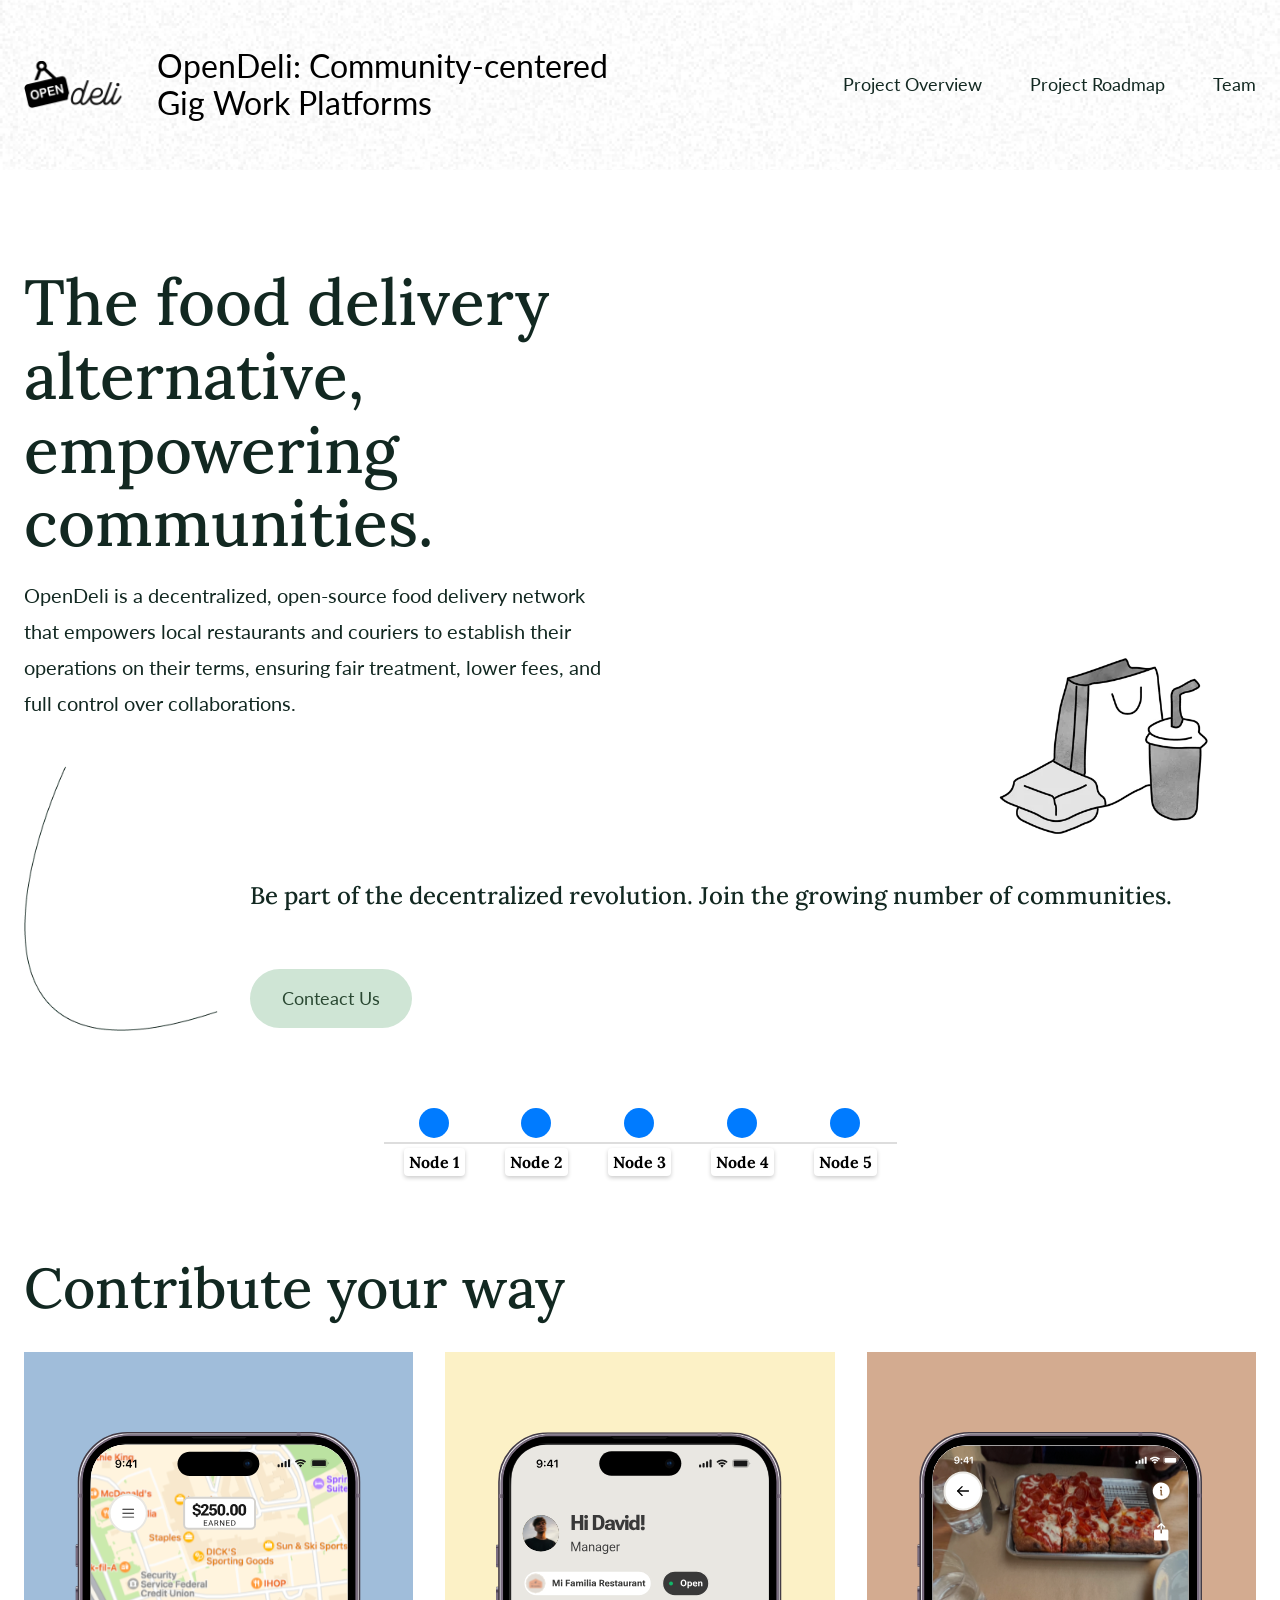
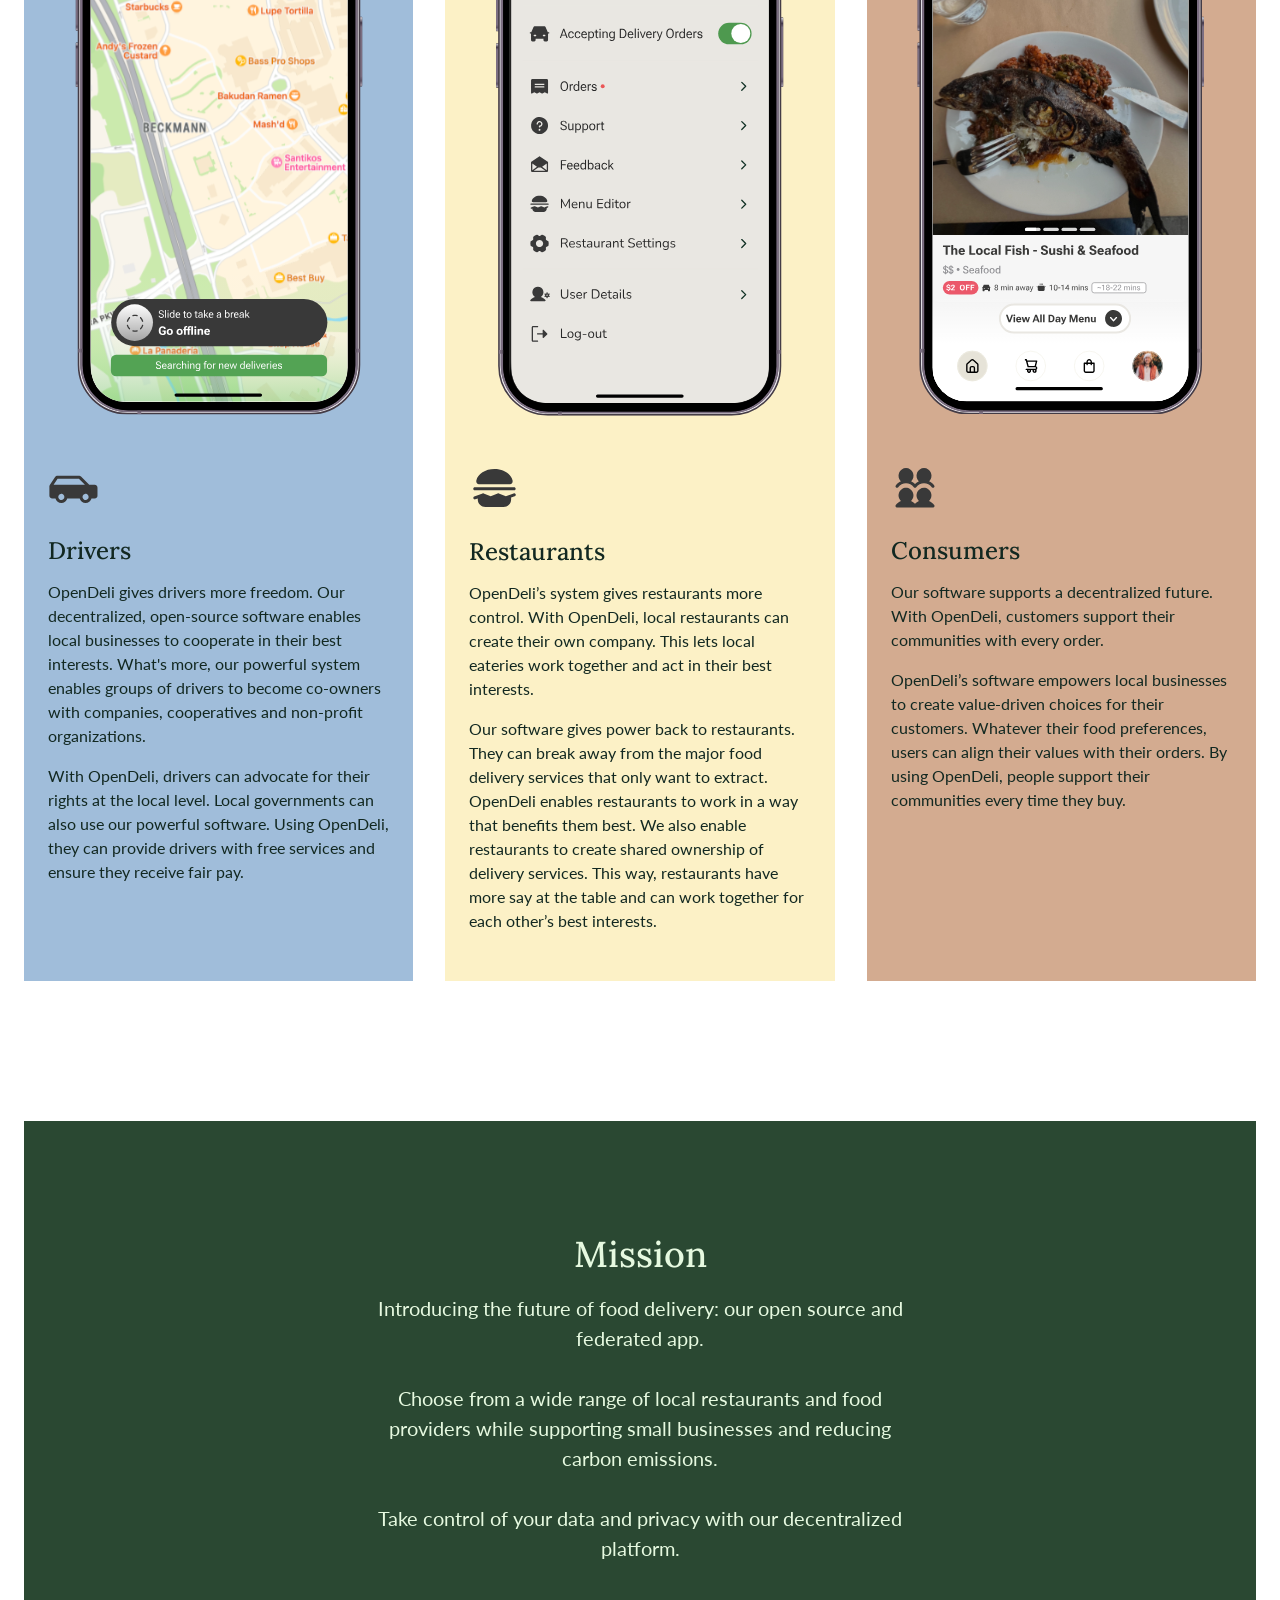
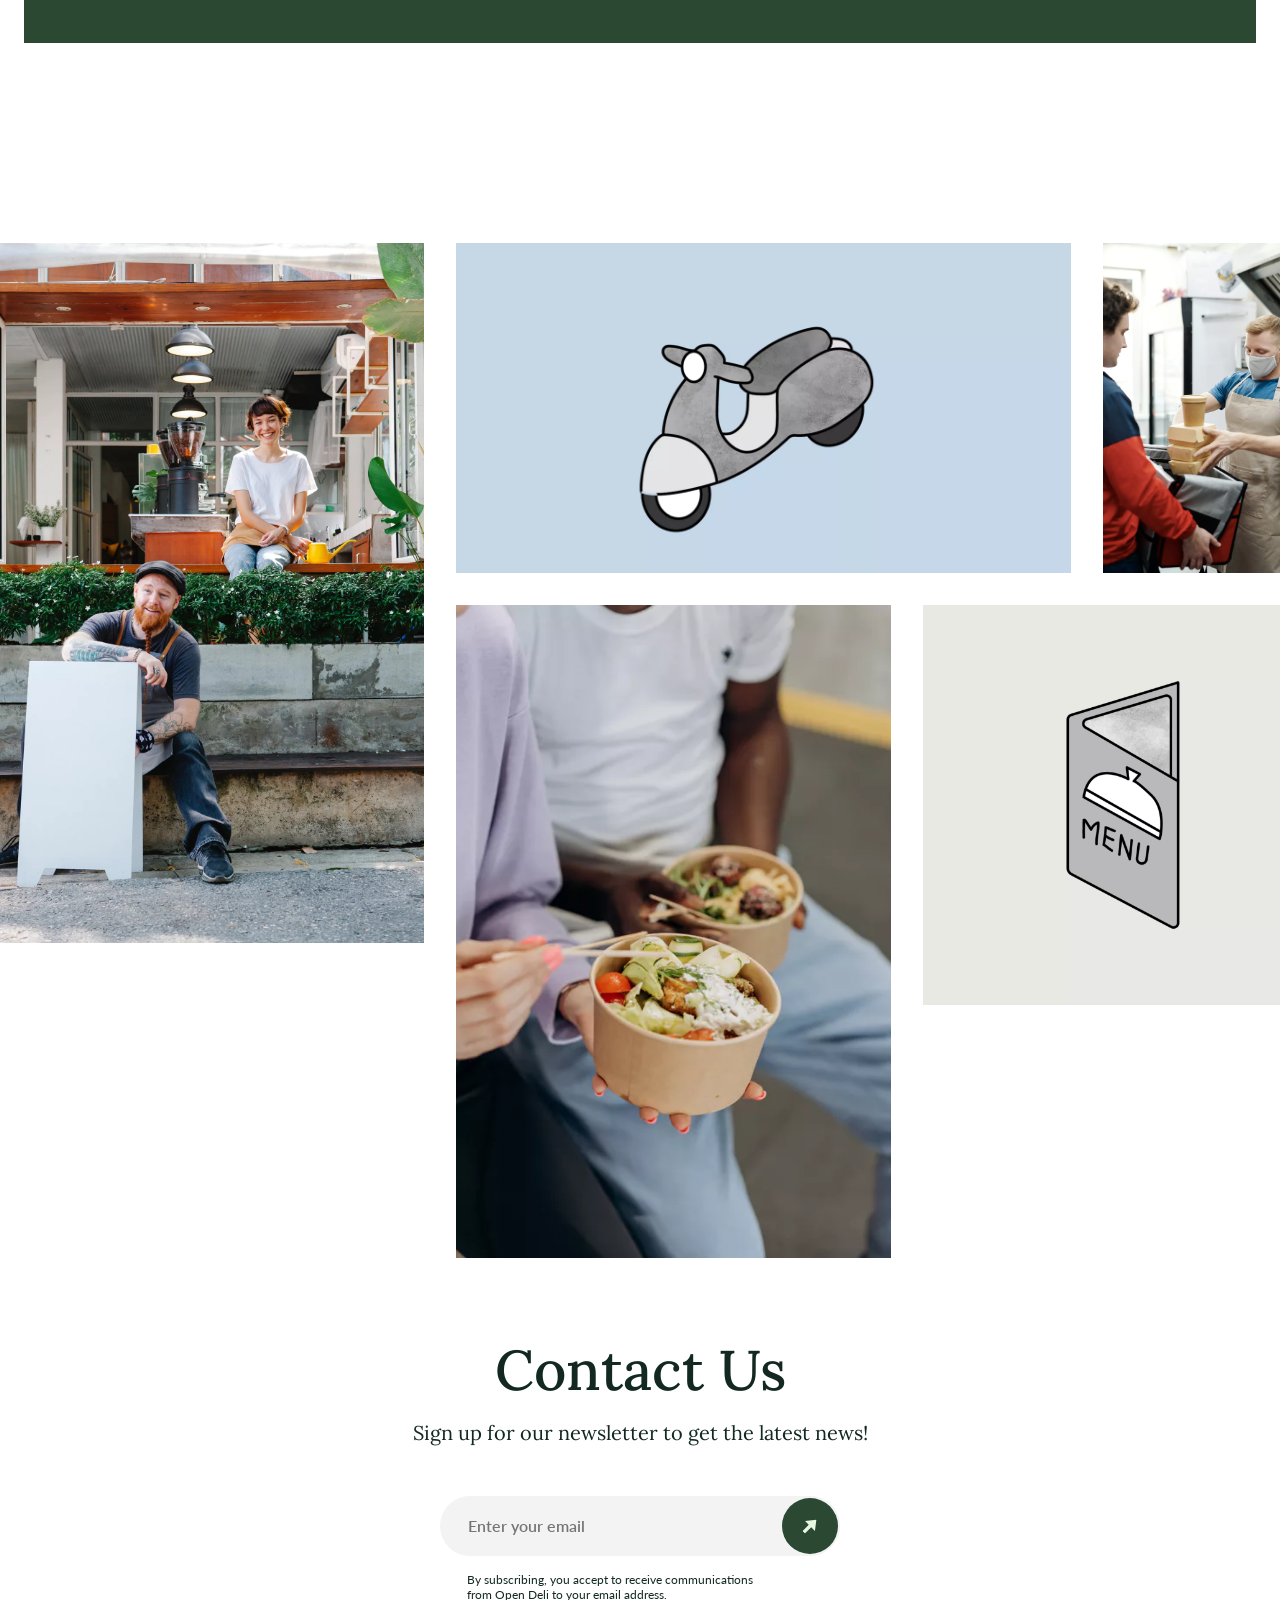
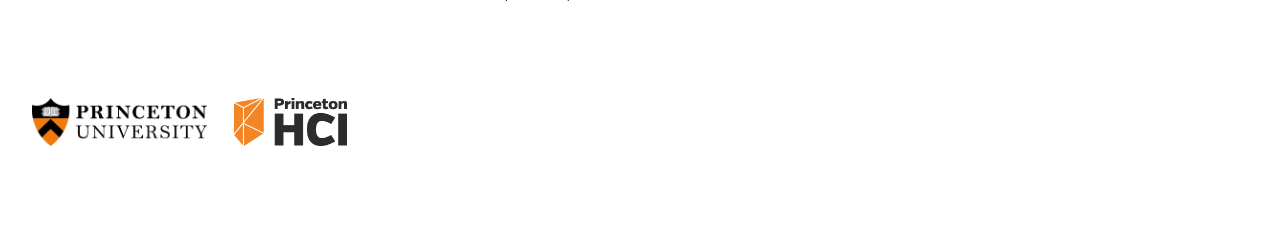
==== index.html @ 4fade474 "adding opendeli main page" ====
<!DOCTYPE html>
<html lang="en">

<head>
  <title>Open Deli</title>
  <meta name="description" content="The food delivery alternative, empowering communities." />
  <meta property="og:title" content="Open Deli" />
  <meta property="og:description" content="The food delivery alternative, empowering communities." />
  <meta name="viewport" content="width=device-width, initial-scale=1.0" />
  <meta charset="utf-8" />
  <meta property="twitter:card" content="summary_large_image" />

  <style data-tag="reset-style-sheet">
    html {
      line-height: 1.15;
    }

    body {
      margin: 0;
    }

    * {
      box-sizing: border-box;
      border-width: 0;
      border-style: solid;
    }

    p,
    li,
    ul,
    pre,
    div,
    h1,
    h2,
    h3,
    h4,
    h5,
    h6,
    figure,
    blockquote,
    figcaption {
      margin: 0;
      padding: 0;
    }

    button {
      background-color: transparent;
    }

    button,
    input,
    optgroup,
    select,
    textarea {
      font-family: inherit;
      font-size: 100%;
      line-height: 1.15;
      margin: 0;
    }

    button,
    select {
      text-transform: none;
    }

    button,
    [type="button"],
    [type="reset"],
    [type="submit"] {
      -webkit-appearance: button;
    }

    button::-moz-focus-inner,
    [type="button"]::-moz-focus-inner,
    [type="reset"]::-moz-focus-inner,
    [type="submit"]::-moz-focus-inner {
      border-style: none;
      padding: 0;
    }

    button:-moz-focus,
    [type="button"]:-moz-focus,
    [type="reset"]:-moz-focus,
    [type="submit"]:-moz-focus {
      outline: 1px dotted ButtonText;
    }

    a {
      color: inherit;
      text-decoration: inherit;
    }

    input {
      padding: 2px 4px;
    }

    img {
      display: block;
    }

    html {
      scroll-behavior: smooth
    }
  </style>
  <style data-tag="default-style-sheet">
    html {
      font-family: Lora;
      font-size: 16px;
    }

    body {
      font-weight: 400;
      font-style: normal;
      text-decoration: none;
      text-transform: none;
      letter-spacing: normal;
      line-height: 1.15;
      color: var(--dl-color-paperblack-black);
      background-color: var(--dl-color-paperblack-white);

    }
  </style>
  <link rel="shortcut icon" href="public/playground_assets/size=favicon.png" type="icon/png" sizes="32x32" />
  <link rel="stylesheet"
    href="https://fonts.googleapis.com/css2?family=Lora:ital,wght@0,400;0,500;0,600;0,700;1,400;1,500;1,600;1,700&amp;display=swap"
    data-tag="font" />
  <link rel="stylesheet"
    href="https://fonts.googleapis.com/css2?family=Lato:ital,wght@0,100;0,300;0,400;0,700;0,900;1,100;1,300;1,400;1,700;1,900&amp;display=swap"
    data-tag="font" />
  <link rel="stylesheet" href="https://fonts.googleapis.com/css2?family=Roboto+Flex:wght@400&amp;display=swap"
    data-tag="font" />
  <link rel="stylesheet" href="./style.css" />
</head>

<body>
  <div>
    <link href="./home.css" rel="stylesheet" />
    <script type="text/javascript" src="https://unpkg.com/dangerous-html@0.1.12/dist/default/lib.umd.js"></script>

    <div class="home-container">
      <div class="home-navbar">
        <header data-thq="thq-navbar" class="home-navbar-interactive">
          <div class="home-desktop-branding">
            <img alt="image" src="public/playground_assets/open-deli-200h.png" class="home-image" />
            <span class="home-text-open-deli">OpenDeli: Community-centered Gig Work Platforms</span>
          </div>
          <div class="home-mobile-branding">
            <img alt="image" src="public/playground_assets/open-deli-200h.png" class="home-image" />
            <span class="home-text-open-deli-mobile">OpenDeli: Community-centered Gig Work Platforms</span>
          </div>
          <div data-thq="thq-navbar-nav" data-role="Nav" class="home-desktop-menu">
            <!-- <nav class="home-links">
              <a href="#Restaurant" class="home-link button">
                <span>For Restaurants</span>
              </a>
              <a href="#Driver" class="home-link1 button">
                <span>
                  <span>For Couriers</span>
                  <br />
                </span>
              </a>
              <a href="#Customers" class="home-link2 button">
                <span>
                  <span>For Consumers</span>
                  <br />
                </span>
              </a>
              <button class="home-button button">Menu</button>
            </nav> -->
            <nav class="home-links">
              <a href="#Overview" class="home-link button">
                <span>Project Overview</span>
              </a>
              <a href="#Roadmap" class="home-link1 button">
                <span>
                  <span>Project Roadmap</span>
                  <br />
                </span>
              </a>
              <a href="#Team" class="home-link2 button">
                <span>
                  <span>Team</span>
                  <br />
                </span>
              </a>
              <button class="home-button button">Menu</button>
            </nav>
          </div>
          <div data-thq="thq-burger-menu" class="home-burger-menu">
            <img alt="image" src="public/playground_assets/group%202084%5B1%5D.svg" class="home-hamburger" />
          </div>
          <div data-thq="thq-mobile-menu" class="home-mobile-menu">
            <div class="home-top">
              <div class="home-branding1">
                <img alt="image" src="public/playground_assets/open-deli-200h.png" class="home-image01" />
                <svg viewBox="0 0 1024 1024" class="home-icon">
                  <path d="M128 128h768v768h-768z"></path>
                </svg>
                <span class="home-text07">Remarkable</span>
              </div>
              <div data-thq="thq-close-menu" class="home-menu-close">
                <svg viewBox="0 0 1024 1024" class="home-icon2">
                  <path
                    d="M810 274l-238 238 238 238-60 60-238-238-238 238-60-60 238-238-238-238 60-60 238 238 238-238z">
                  </path>
                </svg>
              </div>
            </div>
            <nav class="home-links1">
              <a href="#Overview" class="home-link3 button">
                <span>Project Overview</span>
              </a>
              <a href="#Roadmap" class="home-link4 button">
                <span>Project Roadmap</span>
              </a>
              <a href="#Team" class="home-link5 button">Team</a>
            </nav>
          </div>
        </header>
      </div>
      <header class="home-hero">
        <div class="home-content">
          <h1 class="home-title">
            The food delivery alternative, empowering communities.
          </h1>
          <span class="home-description">

            OpenDeli is a decentralized, open-source food delivery network that empowers local restaurants and couriers
            to establish their operations on their terms, ensuring fair treatment, lower fees, and full control over
            collaborations.
          </span>
          <img alt="image" src="public/playground_assets/line-300w.png" class="home-image02" />
        </div>
        <div class="home-image03">
          <video src="public/playground_assets/open-deli-consumer.mp4" loop="" muted="" preload="auto" autoplay=""
            playsinline="" class="home-video"></video>
          <img alt="image" src="https://play.teleporthq.io/static/svg/placeholders/no-image.svg" class="home-image04" />
          <img alt="image" src="public/playground_assets/food%20delivery_takeout-500h.png" class="home-image05" />
        </div>
      </header>
      <section class="home-mission">
        <h2 class="home-text10">
          <span>
            Be part of the decentralized revolution. Join the growing number
            of communities.
          </span>
          <br />
        </h2>
        <a href="#contactus" class="home-link6 button">
          <span class="home-text13">Conteact Us</span>
        </a>
      </section>
      <section class="home-improve">
        <!-- <div class="home-heading">
          <h2 class="home-text14">
            <span>More choice. More flexibility. More freedom.</span>
            <br />
          </h2>
          <p class="home-text17">
            <span>
              Our system provides a fair and open alternative that’s
              federated. Local businesses can break away from unfair
              treatment, excessive fees and have complete control over who
              they work with. With OpenDeli, local businesses set up shop on
              their terms in their best interests.
            </span>
            <br />
          </p>
        </div> -->
        <div class="timeline">
          <div class="timeline-item">
            <div class="circle"></div>
            <a href="https://example.com/link1" target="_blank">Node 1</a>
          </div>
          <div class="timeline-item">
            <div class="circle"></div>
            <a href="https://example.com/link2" target="_blank">Node 2</a>
          </div>
          <div class="timeline-item">
            <div class="circle"></div>
            <a href="https://example.com/link3" target="_blank">Node 3</a>
          </div>
          <div class="timeline-item">
            <div class="circle"></div>
            <a href="https://example.com/link4" target="_blank">Node 4</a>
          </div>
          <div class="timeline-item">
            <div class="circle"></div>
            <a href="https://example.com/link5" target="_blank">Node 5</a>
          </div>
        </div>

      </section>
      <section class="home-services">
        <h2 class="home-text20">Contribute your way</h2>
        <div class="home-cards">
          <div class="home-row">
            <div id="Driver" class="home-container01">
              <div class="card-card card card-root-class-name">
                <img alt="image" src="public/playground_assets/courier.svg" class="card-image" />
                <div class="card-header">
                  <img alt="image" src="public/playground_assets/carprofile.svg" class="card-icon" />
                  <h3 class="card-heading"><span>Drivers</span></h3>
                </div>
                <p class="card-text">
                  <span>
                    OpenDeli gives drivers more freedom. Our decentralized,
                    open-source software enables local businesses to cooperate
                    in their best interests. What's more, our powerful system
                    enables groups of drivers to become co-owners with
                    companies, cooperatives and non-profit organizations.
                  </span>
                </p>
                <p class="card-text1">
                  <span>
                    With OpenDeli, drivers can advocate for their rights at
                    the local level. Local governments can also use our
                    powerful software. Using OpenDeli, they can provide
                    drivers with free services and ensure they receive fair
                    pay.
                  </span>
                </p>
              </div>
            </div>
            <div id="Restaurant" class="home-container02">
              <div class="card-card card card-root-class-name1">
                <img alt="image" src="public/playground_assets/restaurant.svg" class="card-image" />
                <div class="card-header">
                  <img alt="image" src="public/playground_assets/hamburger.svg" class="card-icon" />
                  <h3 class="card-heading"><span>Restaurants</span></h3>
                </div>
                <p class="card-text">
                  <span>
                    OpenDeli’s system gives restaurants more control. With
                    OpenDeli, local restaurants can create their own company.
                    This lets local eateries work together and act in their
                    best interests.
                  </span>
                </p>
                <p class="card-text1">
                  <span>
                    Our software gives power back to restaurants. They can
                    break away from the major food delivery services that only
                    want to extract. OpenDeli enables restaurants to work in a
                    way that benefits them best. We also enable restaurants to
                    create shared ownership of delivery services. This way,
                    restaurants have more say at the table and can work
                    together for each other’s best interests.
                  </span>
                </p>
              </div>
            </div>
            <div id="Customers" class="home-container03">
              <div class="card-card card card-root-class-name2">
                <img alt="image" src="public/playground_assets/consumer.svg" class="card-image" />
                <div class="card-header">
                  <img alt="image" src="public/playground_assets/usersfour.svg" class="card-icon" />
                  <h3 class="card-heading"><span>Consumers</span></h3>
                </div>
                <p class="card-text">
                  <span>
                    Our software supports a decentralized future. With
                    OpenDeli, customers support their communities with every
                    order.
                  </span>
                </p>
                <p class="card-text1">
                  <span>
                    OpenDeli’s software empowers local businesses to create
                    value-driven choices for their customers. Whatever their
                    food preferences, users can align their values with their
                    orders. By using OpenDeli, people support their
                    communities every time they buy.
                  </span>
                </p>
              </div>
            </div>
          </div>
        </div>
      </section>
      <section class="home-partners">
        <div class="home-content1">
          <h2 class="home-text21">Create a community</h2>
          <p class="home-text22">
            Unite foodies in your area - start your own community on Open Deli
            and savor the local flavors together
          </p>
        </div>
        <div class="home-partners-desktop">
          <div class="home-column">
            <div class="home-container04">
              <div class="partner-container">
                <img alt="image" src="public/playground_assets/takeout-box_1f961-200h.png" class="partner-image" />
              </div>
              <span class="home-text23">ORG</span>
            </div>
          </div>
          <div class="home-column01">
            <div class="home-container05">
              <div class="partner-container">
                <img alt="image" src="public/playground_assets/carrot_1f955-200h.png" class="partner-image" />
              </div>
              <span class="home-text24">ORG</span>
            </div>
            <div class="home-container06">
              <div class="partner-container">
                <img alt="image" src="public/playground_assets/flag-spain_1f1ea-1f1f8-200h.png" class="partner-image" />
              </div>
              <span class="home-text25">ORG</span>
            </div>
          </div>
          <div class="home-column02">
            <div class="home-container07">
              <div class="partner-container">
                <img alt="image" src="public/playground_assets/bacon_1f953-200h.png" class="partner-image" />
              </div>
              <span class="home-text26">ORG</span>
            </div>
            <div class="home-container08">
              <div class="partner-container">
                <img alt="image" src="public/playground_assets/red-apple_1f34e1-200h.png" class="partner-image" />
              </div>
              <span class="home-text27">ORG</span>
            </div>
            <div class="home-container09">
              <div class="partner-container">
                <img alt="image" src="public/playground_assets/unicorn_1f984-200h.png" class="partner-image" />
              </div>
              <span class="home-text28">ORG</span>
            </div>
          </div>
        </div>
        <div class="home-partners-mobile">
          <div class="home-row1">
            <div class="partner-container home-partner06">
              <img alt="image" src="public/playground_assets/bacon_1f953-200h.png" class="partner-image" />
            </div>
            <div class="partner-container home-partner07">
              <img alt="image" src="public/playground_assets/carrot_1f955-200h.png" class="partner-image" />
            </div>
            <div class="partner-container home-partner08">
              <img alt="image" src="public/playground_assets/flag-united-states_1f1fa-1f1f8-200h.png"
                class="partner-image" />
            </div>
          </div>
          <div class="home-column03"></div>
          <div class="home-column04">
            <div class="partner-container home-partner09">
              <img alt="image" src="public/playground_assets/steaming-bowl_1f35c-200h.png" class="partner-image" />
            </div>
            <div class="partner-container home-partner10">
              <img alt="image" src="public/playground_assets/croissant_1f950-200h.png" class="partner-image" />
            </div>
          </div>
          <div class="home-column05">
            <div class="partner-container home-partner11">
              <img alt="image" src="public/playground_assets/takeout-box_1f961-200h.png" class="partner-image" />
            </div>
          </div>
        </div>
      </section>
      <section id="mission" class="home-banner">
        <div class="home-container10">
          <div class="home-header">
            <h2 class="home-title1">Mission</h2>
            <p class="home-description1">
              <span>
                Introducing the future of food delivery: our open source and
                federated app.
              </span>
              <br />
              <br />
              <span>
                Choose from a wide range of local restaurants and food
                providers while supporting small businesses and reducing
                carbon emissions.
              </span>
              <br />
              <br />
              <span>
                Take control of your data and privacy with our decentralized
                platform.
              </span>
            </p>
          </div>
        </div>
      </section>
      <section class="home-mission1"></section>
      <section class="home-galleries">
        <div class="home-gallery-desktop">
          <div class="home-column06">
            <img alt="image" src="public/playground_assets/pexels-tim-douglas-6205761-1300w.jpg" class="home-image18" />
          </div>
          <div class="home-column07">
            <div class="home-row2">
              <div class="home-yellow">
                <img alt="image" src="public/playground_assets/opendeli-motocycle-yellow-bg-1300w.png"
                  class="home-image19" />
              </div>
              <img alt="image" src="public/playground_assets/pexels-norma-mortenson-4393667-1300w.jpg"
                class="home-image20" />
            </div>
            <div class="home-row3">
              <img alt="image" src="public/playground_assets/pexels-mikhail-nilov-6740517-500w.jpg"
                class="home-image21" />
              <img alt="image" src="public/playground_assets/opendeli-menu1-1300w.png" class="home-image22" />
            </div>
          </div>
        </div>
        <div class="home-gallery-mobile">
          <div class="home-column08">
            <img alt="image" src="public/playground_assets/pexels-tim-douglas-6205761-1300w.jpg" class="home-image23" />
            <img alt="image" src="public/playground_assets/pexels-norma-mortenson-4393667-1300w.jpg"
              class="home-image24" />
          </div>
          <div class="home-column09">
            <div class="home-yellow1">
              <img alt="image" src="public/playground_assets/opendeli-motocycle-yellow-bg-1300w.png"
                class="home-image25" />
            </div>
            <img alt="image" src="public/playground_assets/pexels-mikhail-nilov-6740517-500w.jpg"
              class="home-image26" />
            <div class="home-row4">
              <img alt="image" src="public/playground_assets/opendeli-menu1-1300w.png" class="home-image27" />
            </div>
          </div>
        </div>
      </section>
      <section class="home-newsletter" id="contactus">
        <div class="home-header1">
          <h2 class="home-text36">Contact Us</h2>
          <p class="home-text37">
            Sign up for our newsletter to get the latest news!
          </p>
        </div>
        <div class="home-content2">
          <div class="home-email">
            <input type="text" placeholder="Enter your email" class="home-textinput input" />
            <div class="home-submit">
              <img alt="image" src="public/playground_assets/frame.svg" class="home-image28" />
            </div>
          </div>
          <div class="home-notice">
            <span class="home-notice1">
              By subscribing, you accept to receive communications from
              Open Deli to your email address.&nbsp;
            </span>
          </div>
        </div>
      </section>
      <footer class="footer-footer">
        <div class="footer-information">
          <div class="footer-content">
            <div class="footer-contact-list1">
              <div class="footer-contact2">
                <img alt="image" src="public/playground_assets/princeton-university-logo_freelogovectors.net_-200h.png"
                  class="footer-image2" />
              </div>
              <div class="footer-contact3">
                <img alt="image" src="public/playground_assets/hci-princeton-logomark-200h.webp"
                  class="footer-image3" />
              </div>
              <div class="footer-contact4">
                <img alt="image" src="public/playground_assets/carbon-neutral.svg" class="footer-image4" />
              </div>
            </div>
          </div>
        </div>
        <!-- <div class="footer-links">
          <div class="footer-column">
            <span class="link"><span>About</span></span>
            <span class="link"><span>Contribute</span></span>
            <span class="link"><span>Releases</span></span>
            <span class="link"><span>Changelog</span></span>
            <span class="link"><span>Mastodon</span></span>
            <span class="link"><span>Contact</span></span>
          </div>
          <div class="footer-column1">
            <span class="link"><span>Linkedin</span></span>
            <span class="link"><span>Instagram</span></span>
            <span class="link"><span>Twitter</span></span>
            <span class="link"><span>Facebook</span></span>
          </div>
        </div> -->
      </footer>
      <div>
        <dangerous-html html="<style>
    .partner-container:hover .partner-image{
        filter: invert(100%) sepia(100%) saturate(0%) hue-rotate(75deg) brightness(101%) contrast(102%);
    }
</style>"></dangerous-html>
      </div>
    </div>
  </div>
  <script data-section-id="navbar" src="https://unpkg.com/@teleporthq/teleport-custom-scripts"></script>
</body>

</html>
---- style.css ----
:root {
  --dl-color-red-300: #e88782ff;
  --dl-color-red-500: #dc4c44ff;
  --dl-color-red-700: #9c3630ff;
  --dl-color-blue-100: #c4d7e8ff;
  --dl-color-blue-300: #80a8ceff;
  --dl-color-blue-500: #427db6ff;
  --dl-color-blue-700: #2f5981ff;
  --dl-color-green-50: #f0f7f1ff;
  --dl-color-green-100: #cfe5d5ff;
  --dl-color-green-200: #b8d9c0ff;
  --dl-color-green-300: #97c7a4ff;
  --dl-color-green-400: #83bd92ff;
  --dl-color-green-500: #64ac77ff;
  --dl-color-green-600: #5b9d6cff;
  --dl-color-green-700: #477a54ff;
  --dl-color-green-800: #375f41ff;
  --dl-color-green-900: #2a4832ff;
  --dl-size-size-large: 144px;
  --dl-size-size-small: 48px;
  --dl-size-size-medium: 96px;
  --dl-size-size-xlarge: 192px;
  --dl-size-size-xsmall: 16px;
  --dl-space-space-unit: 16px;
  --dl-size-size-xxlarge: 288px;
  --dl-size-size-maxwidth: 1324px;
  --dl-radius-radius-round: 50%;
  --dl-color-paperblack-100: #c2c2c2ff;
  --dl-color-paperblack-200: #a4a4a4ff;
  --dl-color-paperblack-300: #7a7a7aff;
  --dl-color-paperblack-400: #616161ff;
  --dl-color-paperblack-500: #393939ff;
  --dl-color-paperblack-600: #343434ff;
  --dl-color-paperblack-700: #282828ff;
  --dl-color-paperblack-800: #1f1f1fff;
  --dl-color-paperblack-900: #181818ff;
  --dl-space-space-halfunit: 8px;
  --dl-space-space-sixunits: 96px;
  --dl-space-space-twounits: 32px;
  --dl-radius-radius-radius2: 2px;
  --dl-radius-radius-radius4: 4px;
  --dl-radius-radius-radius8: 8px;
  --dl-space-space-fiveunits: 80px;
  --dl-space-space-fourunits: 64px;
  --dl-color-paperblack-black: #000000;
  --dl-color-paperblack-white: #FFFFFF;
  --dl-space-space-threeunits: 48px;
  --dl-space-space-oneandhalfunits: 24px;
}
.button {
  color: rgb(18, 40, 33);
  cursor: pointer;
  font-size: 18px;
  transition: 0.3s;
  font-family: Lato;
  line-height: 27px;
  padding-top: var(--dl-space-space-unit);
  padding-left: var(--dl-space-space-twounits);
  border-radius: 46px;
  padding-right: var(--dl-space-space-twounits);
  padding-bottom: var(--dl-space-space-unit);
  background-color: rgba(230, 249, 224, 1);
}
.button:hover {
  opacity: 0.5;
}

.textarea {
  color: var(--dl-color-paperblack-black);
  cursor: auto;
  padding: 0.5rem;
  border-color: var(--dl-color-paperblack-black);
  border-width: 1px;
  border-radius: 4px;
  background-color: var(--dl-color-paperblack-white);
}
.list {
  width: 100%;
  margin: 1em 0px 1em 0px;
  display: block;
  padding: 0px 0px 0px 1.5rem;
  list-style-type: none;
  list-style-position: outside;
}
.list-item {
  display: list-item;
}
.teleport-show {
  display: flex !important;
  transform: translateY(0%) !important;
}
.switch {
  cursor: pointer;
  font-size: 24px;
  font-style: normal;
  transition: 0.3s;
  font-weight: 500;
  border-color: transparent;
  padding-bottom: var(--dl-space-space-oneandhalfunits);
  border-bottom-width: 1px;
}
.switch:hover {
  opacity: 0.5;
}
.switch-active {
  border-color: #000000;
}
.card {
  gap: var(--dl-space-space-unit);
  flex: 1;
  display: flex;
  align-items: flex-start;
  padding-top: var(--dl-space-space-fiveunits);
  padding-left: var(--dl-space-space-oneandhalfunits);
  padding-right: var(--dl-space-space-oneandhalfunits);
  flex-direction: column;
  padding-bottom: var(--dl-space-space-threeunits);
  justify-content: flex-start;
  background-color: #E6F9E0;
}
.link {
  color: rgb(18, 40, 33);
  width: 100%;
  cursor: pointer;
  font-size: 18px;
  max-width: 600px;
  transition: 0.3s;
  font-family: Lato;
  line-height: 36px;
}
.link:hover {
  color: rgba(18, 40, 33, 0.5);
}
.quote {
  gap: 56px;
  width: 100%;
  display: none;
  align-items: center;
  flex-direction: column;
  justify-content: center;
}
.active-quote {
  display: flex;
}
.partner-container {
  width: 160px;
  height: 160px;
  display: flex;
  position: relative;
  transition: 0.3s;
  align-items: center;
  border-color: var(--dl-color-paperblack-400);
  border-width: 10px;
  border-radius: 20px;
  flex-direction: column;
  justify-content: center;
}
.partner-container:hover {
  filter: none;
  border-color: var(--dl-color-green-500);
  background-color: var(--dl-color-paperblack-white);
}
.partner-image {
  height: 40px;
  object-fit: cover;
}
.Content {
  font-size: 16px;
  font-family: Lora;
  font-weight: 400;
  line-height: 1.15;
  text-transform: none;
  text-decoration: none;
}

@media(max-width: 767px) {
  .switch {
    padding-bottom: var(--dl-space-space-halfunit);
  }
  .partner-container {
    width: 60px;
    height: 60px;
  }
  .partner-image {
    height: 15px;
  }
}
---- home.css ----
.card-card {
  position: relative;
}

.card-image {
  width: var(--dl-size-size-xxlarge);
  height: auto;
  align-self: center;
  object-fit: cover;
  padding-bottom: var(--dl-space-space-twounits);
}

.card-header {
  gap: var(--dl-space-space-oneandhalfunits);
  display: flex;
  align-items: flex-start;
  flex-direction: column;
}

.card-icon {
  height: 50px;
  object-fit: cover;
}

.card-heading {
  color: rgb(18, 40, 33);
  font-size: 24px;
  max-width: 600px;
  font-style: normal;
  font-weight: 500;
}

.card-text {
  color: rgb(18, 40, 33);
  max-width: 600px;
  font-family: Lato;
  line-height: 24px;
}

.card-text1 {
  color: rgb(18, 40, 33);
  max-width: 600px;
  font-family: Lato;
  line-height: 24px;
}

.card-root-class-name {
  background-color: rgba(66, 125, 182, 0.5);
}

.card-root-class-name1 {
  background-color: rgba(250, 228, 142, 0.5);
}

.card-root-class-name2 {
  background-color: rgba(168, 88, 34, 0.5);
}

.card-root-class-name4 {
  background-color: var(--dl-color-green-100);
  ;
}

.branding-branding {
  gap: var(--dl-space-space-unit);
  display: flex;
  position: relative;
  align-items: center;
  flex-direction: row;
  justify-content: center;
}

.branding-image {
  width: auto;
  height: var(--dl-size-size-xsmall);
  object-fit: cover;
}

.branding-root-class-name {
  height: var(--dl-size-size-xsmall);
}

.footer-footer {
  width: 100%;
  display: flex;
  position: relative;
  max-width: var(--dl-size-size-maxwidth);
  align-items: flex-start;
  padding-left: var(--dl-space-space-oneandhalfunits);
  margin-bottom: var(--dl-space-space-fourunits);
  padding-right: var(--dl-space-space-oneandhalfunits);
  flex-direction: row;
  justify-content: space-between;
}

.footer-information {
  gap: var(--dl-space-space-fiveunits);
  display: flex;
  align-items: flex-start;
  flex-direction: column;
}

.footer-content {
  gap: var(--dl-space-space-twounits);
  width: 100%;
  display: flex;
  align-items: flex-start;
  flex-direction: column;
}

.footer-contact-list {
  gap: var(--dl-space-space-oneandhalfunits);
  width: 100%;
  display: flex;
  align-items: flex-start;
  flex-direction: column;
}

.footer-contact {
  gap: 11px;
  display: flex;
  align-items: center;
  flex-direction: row;
  justify-content: center;
}

.footer-image {
  width: auto;
  height: var(--dl-size-size-small);
  object-fit: cover;
}

.footer-text {
  color: rgb(18, 40, 33);
  width: 100%;
  font-size: 18px;
  font-family: Lato;
  line-height: 18px;
}

.footer-contact1 {
  gap: 11px;
  display: flex;
  align-items: center;
  flex-direction: row;
  justify-content: center;
}

.footer-image1 {
  width: auto;
  height: var(--dl-size-size-small);
  object-fit: cover;
  margin-left: 3px;
  margin-right: 3px;
}

.footer-text01 {
  color: rgb(18, 40, 33);
  width: 100%;
  font-size: 18px;
  font-family: Lato;
  line-height: 18px;
}

.footer-contact-list1 {
  gap: var(--dl-space-space-oneandhalfunits);
  width: 100%;
  display: flex;
  align-items: flex-start;
  padding-top: var(--dl-space-space-unit);
  padding-left: var(--dl-space-space-halfunit);
  padding-right: var(--dl-space-space-halfunit);
  flex-direction: row;
  padding-bottom: var(--dl-space-space-unit);
}

.footer-contact2 {
  gap: 11px;
  display: flex;
  align-items: center;
  flex-direction: row;
  justify-content: center;
}

.footer-image2 {
  width: auto;
  height: var(--dl-size-size-small);
  object-fit: cover;
}

.footer-contact3 {
  gap: 11px;
  display: flex;
  align-items: center;
  flex-direction: row;
  justify-content: center;
}

.footer-image3 {
  width: auto;
  height: var(--dl-size-size-small);
  object-fit: cover;
  margin-left: 3px;
  margin-right: 3px;
}

.footer-contact4 {
  gap: 11px;
  display: flex;
  align-items: center;
  flex-direction: row;
  justify-content: center;
}

.footer-image4 {
  width: auto;
  height: var(--dl-size-size-small);
  object-fit: cover;
  margin-left: 3px;
  margin-right: 3px;
}

.footer-container {
  gap: var(--dl-space-space-halfunit);
  width: 100%;
  display: flex;
  align-items: flex-start;
  margin-left: var(--dl-space-space-halfunit);
  flex-direction: row;
}

.footer-copyright {
  color: rgb(18, 40, 33);
  width: 100%;
  font-size: 14px;
  font-family: Lato;
  line-height: 21px;
}

.footer-links {
  gap: 110px;
  display: flex;
  align-items: flex-start;
  padding-right: 135px;
  flex-direction: row;
}

.footer-column {
  width: 100%;
  display: flex;
  align-items: flex-start;
  flex-direction: column;
}

.footer-column1 {
  width: 100%;
  display: none;
  align-items: flex-start;
  flex-direction: column;
}

@media(max-width: 991px) {
  .footer-footer {
    gap: var(--dl-space-space-threeunits);
    align-items: flex-start;
    padding-left: var(--dl-space-space-oneandhalfunits);
    padding-right: var(--dl-space-space-oneandhalfunits);
    flex-direction: column;
    justify-content: flex-start;
  }

  .footer-content {
    gap: var(--dl-space-space-oneandhalfunits);
  }

  .footer-contact-list1 {
    flex-direction: column;
    background-color: transparent;
  }

  .footer-copyright {
    display: none;
  }

  .footer-links {
    gap: var(--dl-space-space-threeunits);
    padding-right: 0px;
    flex-direction: column;
  }
}

.home-container {
  width: 100%;
  display: flex;
  overflow: hidden;
  min-height: 100vh;
  align-items: center;
  flex-direction: column;
}

.home-navbar {
  width: 100%;
  display: flex;
  z-index: 100;
  align-items: center;
  flex-direction: column;
  background-size: cover;
  background-image: url("public/playground_assets/open-deli-noise-bg-1400w.png");
}

.home-navbar-interactive {
  width: 100%;
  display: flex;
  position: relative;
  max-width: 1324px;
  align-items: center;
  padding-top: var(--dl-space-space-threeunits);
  padding-left: var(--dl-space-space-oneandhalfunits);
  padding-right: var(--dl-space-space-oneandhalfunits);
  flex-direction: row;
  padding-bottom: var(--dl-space-space-threeunits);
  justify-content: space-between;
  /* background-size: cover;
  justify-content: space-between;
  background-image: url("public/playground_assets/open-deli-noise-bg-1400w.png"); */
}

.home-desktop-branding {
  gap: var(--dl-space-space-unit);
  display: flex;
  position: relative;
  align-items: center;
  flex-direction: row;
  justify-content: center;
}

.home-mobile-branding {
  display: none;
}

.home-image {
  width: auto;
  height: var(--dl-size-size-small);
  object-fit: cover;
}

.home-desktop-menu {
  display: flex;
}

.home-links {
  gap: var(--dl-space-space-threeunits);
  display: flex;
  position: relative;
  align-items: center;
  flex-direction: row;
  justify-content: center;
}

.home-link {
  color: rgb(18, 40, 33);
  font-size: 18px;
  font-family: Lato;
  line-height: 27px;
  padding-top: var(--dl-space-space-halfunit);
  padding-left: 0px;
  border-radius: 0px;
  padding-right: 0px;
  padding-bottom: var(--dl-space-space-halfunit);
  text-decoration: none;
  background-color: transparent;
}

.home-link1 {
  color: rgb(18, 40, 33);
  font-size: 18px;
  font-family: Lato;
  line-height: 27px;
  padding-top: var(--dl-space-space-halfunit);
  padding-left: 0px;
  border-radius: 0px;
  padding-right: 0px;
  padding-bottom: var(--dl-space-space-halfunit);
  text-decoration: none;
  background-color: transparent;
}

.home-link2 {
  color: rgb(18, 40, 33);
  font-size: 18px;
  font-family: Lato;
  line-height: 27px;
  padding-top: var(--dl-space-space-halfunit);
  padding-left: 0px;
  border-radius: 0px;
  padding-right: 0px;
  padding-bottom: var(--dl-space-space-halfunit);
  text-decoration: none;
  background-color: transparent;
}

.home-button {
  color: rgb(18, 40, 33);
  display: none;
  font-size: 18px;
  font-family: Lato;
  line-height: 27px;
  padding-top: var(--dl-space-space-halfunit);
  border-color: rgba(18, 40, 33, 1);
  padding-left: var(--dl-space-space-threeunits);
  border-radius: 0px;
  padding-right: 0px;
  padding-bottom: var(--dl-space-space-halfunit);
  background-color: transparent;
  border-left-width: 1px;
}

.home-burger-menu {
  display: none;
  align-items: center;
  flex-direction: row;
  justify-content: space-between;
}

.home-hamburger {
  width: 100px;
  object-fit: cover;
}

.home-mobile-menu {
  top: 0px;
  left: 0px;
  width: 100%;
  height: auto;
  display: flex;
  z-index: 100;
  position: fixed;
  transform: translateY(-100%);
  transition: 0.5s;
  padding-top: var(--dl-space-space-threeunits);
  padding-left: var(--dl-space-space-oneandhalfunits);
  padding-right: var(--dl-space-space-oneandhalfunits);
  flex-direction: column;
  padding-bottom: var(--dl-space-space-threeunits);
  justify-content: flex-start;
  background-color: #fff;
}

.home-top {
  width: 100%;
  display: flex;
  align-items: center;
  margin-bottom: var(--dl-space-space-threeunits);
  justify-content: space-between;
}

.home-branding1 {
  gap: var(--dl-space-space-unit);
  display: flex;
  position: relative;
  align-items: center;
  flex-direction: row;
  justify-content: center;
}

.home-image01 {
  width: 100px;
  object-fit: cover;
}

.home-icon {
  width: 7px;
  height: 7px;
}

.home-text07 {
  color: rgba(18, 40, 33, 1);
  font-size: 18px;
  font-family: Lato;
  line-height: 27px;
}

.home-menu-close {
  display: flex;
  align-items: center;
  justify-content: center;
}

.home-icon2 {
  width: 34px;
  height: 34px;
}

.home-links1 {
  gap: var(--dl-space-space-unit);
  display: flex;
  position: relative;
  align-items: flex-start;
  flex-direction: column;
  justify-content: center;
}

.home-link3 {
  color: var(--dl-color-paperblack-white);
  font-size: 18px;
  font-family: Lato;
  line-height: 27px;
  border-radius: 28px;
  text-decoration: none;
  background-color: rgb(18, 40, 33);
}

.home-link4 {
  color: var(--dl-color-paperblack-white);
  font-size: 18px;
  font-family: Lato;
  line-height: 27px;
  border-radius: 28px;
  text-decoration: none;
  background-color: rgb(18, 40, 33);
}

.home-link5 {
  color: var(--dl-color-paperblack-white);
  font-size: 18px;
  font-family: Lato;
  line-height: 27px;
  border-radius: 28px;
  text-decoration: none;
  background-color: rgb(18, 40, 33);
}

.home-hero {
  gap: var(--dl-space-space-threeunits);
  width: 100%;
  height: 600px;
  display: flex;
  position: relative;
  max-width: var(--dl-size-size-maxwidth);
  align-items: center;
  padding-top: var(--dl-space-space-threeunits);
  padding-left: var(--dl-space-space-oneandhalfunits);
  padding-right: var(--dl-space-space-oneandhalfunits);
  flex-direction: row;
  background-color: #ffffff;
  justify-content: space-between;
}

.home-content {
  gap: var(--dl-space-space-unit);
  width: auto;
  display: flex;
  position: relative;
  max-width: 1280px;
  align-items: flex-start;
  flex-direction: column;
  justify-content: flex-end;
}

.home-title {
  color: rgb(18, 40, 33);
  font-size: 64px;
  max-width: 600px;
  font-style: normal;
  font-weight: 500;
  /* line-height: 92px; */
}

.home-description {
  color: rgb(18, 40, 33);
  font-size: 20px;
  max-width: 600px;
  font-family: Lato;
  line-height: 36px;
}

.home-image02 {
  left: 0px;
  width: 194px;
  bottom: -310px;
  height: 265px;
  position: absolute;
  object-fit: cover;
}

.home-image03 {
  width: 420px;
  height: 700px;
  display: flex;
  overflow-x: hidden;
  align-items: center;
  flex-direction: row;
  justify-content: space-between;
  background-color: #ffffff;
}

.home-video {
  width: auto;
  max-width: 380px;
  height: 80%;
}

.landscape-image {
  width: auto;
}

.home-image04 {
  height: 100%;
  display: none;
  object-fit: cover;
}

.home-image05 {
  right: 27px;
  bottom: -122px;
  height: 295px;
  position: absolute;
  object-fit: cover;
}

.home-mission {
  gap: var(--dl-space-space-threeunits);
  width: 100%;
  display: flex;
  max-width: 1280px;
  align-items: flex-start;
  padding-top: 100px;
  padding-left: 250px;
  flex-direction: column;
  padding-bottom: 20px;
}

.home-text10 {
  color: rgba(18, 40, 33, 1);
  font-size: 24px;
  max-width: 1000px;
  font-style: normal;
  font-weight: 500;
  line-height: 51px;
}

.home-link6 {
  color: var(--dl-color-green-900);
  text-decoration: none;
  background-color: var(--dl-color-green-100);
}

.home-text13 {
  line-height: 21px;
}

.home-improve {
  gap: var(--dl-space-space-fiveunits);
  width: 100%;
  display: flex;
  max-width: var(--dl-size-size-maxwidth);
  align-items: center;
  padding-left: var(--dl-space-space-oneandhalfunits);
  margin-bottom: 80px;
  padding-right: var(--dl-space-space-oneandhalfunits);
  flex-direction: column;
  padding-top: 60px;
}

.home-heading {
  gap: var(--dl-space-space-unit);
  display: flex;
  align-items: center;
  flex-direction: column;
}

.home-text14 {
  color: rgb(18, 40, 33);
  font-size: 56px;
  max-width: 600px;
  font-style: normal;
  text-align: center;
  font-weight: 500;
  line-height: 51px;
}

.home-text17 {
  color: rgb(18, 40, 33);
  font-size: 20px;
  max-width: 1000px;
  /* text-align: center; */
  font-family: Lato;
  line-height: 30px;
}

.home-services {
  gap: var(--dl-space-space-twounits);
  width: 100%;
  display: flex;
  max-width: var(--dl-size-size-maxwidth);
  align-items: flex-start;
  padding-left: var(--dl-space-space-oneandhalfunits);
  margin-bottom: var(--dl-space-space-fiveunits);
  padding-right: var(--dl-space-space-oneandhalfunits);
  flex-direction: column;
}

.home-text20 {
  color: rgb(18, 40, 33);
  width: 100%;
  font-size: 56px;
  max-width: 1000px;
  font-style: normal;
  font-weight: 500;
}

.home-cards {
  gap: var(--dl-space-space-twounits);
  width: 100%;
  display: flex;
  align-items: stretch;
  flex-direction: row;
}

.home-row {
  gap: var(--dl-space-space-twounits);
  display: flex;
  align-items: stretch;
}

.home-container01 {
  display: flex;
  align-items: stretch;
}

.home-container02 {
  display: flex;
  align-items: stretch;
}

.home-container03 {
  display: flex;
  align-items: stretch;
}

.home-partners {
  gap: var(--dl-space-space-threeunits);
  width: 100%;
  display: none;
  max-width: var(--dl-size-size-maxwidth);
  margin-top: 130px;
  align-items: center;
  padding-left: var(--dl-space-space-oneandhalfunits);
  padding-right: var(--dl-space-space-oneandhalfunits);
  flex-direction: row;
  padding-bottom: 0px;
}

.home-content1 {
  gap: var(--dl-space-space-unit);
  width: 100%;
  display: flex;
  max-width: 400px;
  align-items: flex-start;
  flex-direction: column;
}

.home-text21 {
  color: #122821;
  font-size: 56px;
  font-style: normal;
  font-weight: 500;
}

.home-text22 {
  color: rgb(18, 40, 33);
  font-size: 20px;
  max-width: 300px;
  font-family: Lato;
  line-height: 30px;
}

.home-partners-desktop {
  gap: var(--dl-space-space-fourunits);
  flex: 1;
  width: 100%;
  display: flex;
  align-items: center;
  flex-direction: row;
  justify-content: flex-end;
}

.home-column {
  gap: var(--dl-space-space-fourunits);
  display: flex;
  align-items: flex-start;
  flex-direction: column;
}

.home-container04 {
  display: flex;
  align-items: center;
  flex-direction: column;
}

.home-text23 {
  color: var(--dl-color-paperblack-white);
  padding: var(--dl-space-space-halfunit);
  z-index: 3;
  font-style: normal;
  margin-top: -24px;
  text-align: center;
  font-family: Roboto Flex;
  font-weight: 400;
  border-radius: var(--dl-radius-radius-radius8);
  letter-spacing: 1px;
  text-transform: uppercase;
  background-color: var(--dl-color-paperblack-400);
}

.home-column01 {
  gap: var(--dl-space-space-fourunits);
  display: flex;
  align-items: flex-start;
  flex-direction: column;
}

.home-container05 {
  display: flex;
  align-items: center;
  flex-direction: column;
}

.home-text24 {
  color: var(--dl-color-paperblack-white);
  padding: var(--dl-space-space-halfunit);
  z-index: 3;
  font-style: normal;
  margin-top: -24px;
  text-align: center;
  font-family: Roboto Flex;
  font-weight: 400;
  border-radius: var(--dl-radius-radius-radius8);
  letter-spacing: 1px;
  text-transform: uppercase;
  background-color: var(--dl-color-paperblack-400);
}

.home-container06 {
  display: flex;
  align-items: center;
  flex-direction: column;
}

.home-text25 {
  color: var(--dl-color-paperblack-white);
  padding: var(--dl-space-space-halfunit);
  z-index: 3;
  font-style: normal;
  margin-top: -24px;
  text-align: center;
  font-family: Roboto Flex;
  font-weight: 400;
  border-radius: var(--dl-radius-radius-radius8);
  letter-spacing: 1px;
  text-transform: uppercase;
  background-color: var(--dl-color-paperblack-400);
}

.home-column02 {
  gap: var(--dl-space-space-fourunits);
  display: flex;
  align-items: flex-start;
  flex-direction: column;
}

.home-container07 {
  display: flex;
  align-items: center;
  flex-direction: column;
}

.home-text26 {
  color: var(--dl-color-paperblack-white);
  padding: var(--dl-space-space-halfunit);
  z-index: 3;
  font-style: normal;
  margin-top: -24px;
  text-align: center;
  font-family: Roboto Flex;
  font-weight: 400;
  border-radius: var(--dl-radius-radius-radius8);
  letter-spacing: 1px;
  text-transform: uppercase;
  background-color: var(--dl-color-paperblack-400);
}

.home-container08 {
  display: flex;
  align-items: center;
  flex-direction: column;
}

.home-text27 {
  color: var(--dl-color-paperblack-white);
  padding: var(--dl-space-space-halfunit);
  z-index: 3;
  font-style: normal;
  margin-top: -24px;
  text-align: center;
  font-family: Roboto Flex;
  font-weight: 400;
  border-radius: var(--dl-radius-radius-radius8);
  letter-spacing: 1px;
  text-transform: uppercase;
  background-color: var(--dl-color-paperblack-400);
}

.home-container09 {
  display: flex;
  align-items: center;
  flex-direction: column;
}

.home-text28 {
  color: var(--dl-color-paperblack-white);
  padding: var(--dl-space-space-halfunit);
  z-index: 3;
  font-style: normal;
  margin-top: -24px;
  text-align: center;
  font-family: Roboto Flex;
  font-weight: 400;
  border-radius: var(--dl-radius-radius-radius8);
  letter-spacing: 1px;
  text-transform: uppercase;
  background-color: var(--dl-color-paperblack-400);
}

.home-partners-mobile {
  gap: var(--dl-space-space-fourunits);
  flex: 1;
  width: 100%;
  display: none;
  align-items: center;
  flex-direction: row;
}

.home-row1 {
  gap: var(--dl-space-space-fourunits);
  display: flex;
  align-items: flex-start;
  flex-direction: column;
}

.home-column03 {
  gap: var(--dl-space-space-fourunits);
  border: 2px dashed rgba(120, 120, 120, 0.4);
  display: flex;
  align-items: flex-start;
  flex-direction: column;
}

.home-column04 {
  gap: var(--dl-space-space-fourunits);
  display: flex;
  align-items: flex-start;
  flex-direction: column;
}

.home-column05 {
  gap: var(--dl-space-space-fourunits);
  display: flex;
  align-items: flex-start;
  flex-direction: column;
}

.home-banner {
  gap: var(--dl-space-space-threeunits);
  width: 100%;
  display: flex;
  max-width: var(--dl-size-size-maxwidth);
  align-items: center;
  padding-top: 60px;
  padding-left: var(--dl-space-space-oneandhalfunits);
  padding-right: var(--dl-space-space-oneandhalfunits);
  flex-direction: column;
  justify-content: center;
}

.home-container10 {
  gap: var(--dl-space-space-threeunits);
  width: 100%;
  display: flex;
  align-items: center;
  padding-top: 110px;
  padding-left: var(--dl-space-space-fiveunits);
  padding-right: var(--dl-space-space-fiveunits);
  flex-direction: column;
  padding-bottom: var(--dl-space-space-fiveunits);
  background-color: var(--dl-color-green-900);
}

.home-header {
  gap: var(--dl-space-space-unit);
  width: 100%;
  display: flex;
  align-items: center;
  flex-direction: column;
}

.home-title1 {
  color: rgb(230, 249, 224);
  width: 100%;
  font-size: 36px;
  max-width: 800px;
  font-style: normal;
  text-align: center;
  font-weight: 500;
  line-height: 46px;
}

.home-description1 {
  color: rgb(230, 249, 224);
  width: 100%;
  font-size: 20px;
  max-width: 550px;
  text-align: center;
  font-family: Lato;
  line-height: 30px;
}

.home-mission1 {
  width: 100%;
  display: flex;
  max-width: var(--dl-size-size-maxwidth);
  margin-top: 120px;
  align-items: flex-start;
  padding-left: var(--dl-space-space-oneandhalfunits);
  margin-bottom: var(--dl-space-space-fiveunits);
  padding-right: var(--dl-space-space-oneandhalfunits);
  flex-direction: column;
}

.home-galleries {
  width: 100%;
  display: flex;
  max-width: var(--dl-size-size-maxwidth);
  align-items: center;
  padding-left: var(--dl-space-space-oneandhalfunits);
  padding-right: var(--dl-space-space-oneandhalfunits);
  flex-direction: column;
}

.home-gallery-desktop {
  gap: var(--dl-space-space-twounits);
  width: 100%;
  display: flex;
  max-width: 1280px;
  align-items: flex-start;
  flex-direction: row;
  justify-content: center;
}

.home-column06 {
  gap: var(--dl-space-space-twounits);
  display: flex;
  align-items: center;
  flex-direction: column;
}

.home-image18 {
  height: 700px;
  object-fit: cover;
}

.home-column07 {
  gap: var(--dl-space-space-twounits);
  display: flex;
  align-items: center;
  flex-direction: column;
}

.home-row2 {
  gap: var(--dl-space-space-twounits);
  width: 100%;
  display: flex;
  align-items: center;
  flex-direction: row;
}

.home-yellow {
  flex: 1;
  height: 330px;
  display: flex;
  align-items: center;
  flex-direction: row;
  background-size: cover;
  justify-content: center;
  background-image: url("public/playground_assets/moped-1300w.png");
  background-position: center;
}

.home-image19 {
  width: 100%;
  height: 100%;
  display: none;
  object-fit: cover;
}

.home-image20 {
  height: 330px;
  object-fit: cover;
}

.home-row3 {
  gap: var(--dl-space-space-twounits);
  display: flex;
  align-items: flex-start;
  flex-direction: row;
}

.home-image21 {
  width: 435px;
  object-fit: cover;
}

.home-image22 {
  height: 400px;
  object-fit: cover;
}

.home-gallery-mobile {
  gap: var(--dl-space-space-twounits);
  width: 100%;
  display: none;
  max-width: 1280px;
  align-items: flex-start;
  flex-direction: row;
  justify-content: center;
}

.home-column08 {
  gap: var(--dl-space-space-twounits);
  display: flex;
  align-items: center;
  flex-direction: column;
}

.home-image23 {
  height: 700px;
  object-fit: cover;
}

.home-image24 {
  width: 435px;
  object-fit: cover;
}

.home-column09 {
  gap: var(--dl-space-space-twounits);
  display: flex;
  align-items: center;
  flex-direction: column;
}

.home-yellow1 {
  flex: 1;
  height: 330px;
  display: flex;
  align-items: center;
  flex-direction: row;
  justify-content: center;
  background-color: #FAE48E;
}

.home-image25 {
  width: 100px;
  object-fit: cover;
}

.home-image26 {
  height: 330px;
  object-fit: cover;
}

.home-row4 {
  gap: var(--dl-space-space-twounits);
  display: flex;
  align-items: flex-start;
  flex-direction: row;
}

.home-image27 {
  height: 400px;
  object-fit: cover;
}

.home-newsletter {
  gap: var(--dl-space-space-threeunits);
  width: 100%;
  display: flex;
  max-width: var(--dl-size-size-maxwidth);
  align-items: center;
  padding-top: 80px;
  padding-left: var(--dl-space-space-oneandhalfunits);
  margin-bottom: 80px;
  padding-right: var(--dl-space-space-oneandhalfunits);
  flex-direction: column;
  justify-content: center;
}

.home-header1 {
  gap: var(--dl-space-space-unit);
  width: 100%;
  display: flex;
  align-items: center;
  flex-direction: column;
  justify-content: center;
}

.home-text36 {
  color: rgb(18, 40, 33);
  width: 100%;
  font-size: 56px;
  max-width: 800px;
  font-style: normal;
  text-align: center;
  font-weight: 500;
}

.home-text37 {
  color: rgb(18, 40, 33);
  width: 100%;
  font-size: 20px;
  text-align: center;
  line-height: 30px;
}

.home-content2 {
  gap: var(--dl-space-space-unit);
  width: 100%;
  display: flex;
  align-items: center;
  flex-direction: column;
  justify-content: center;
}

.home-email {
  width: 400px;
  height: 60px;
  display: flex;
  overflow: hidden;
  align-items: center;
  padding-top: 2px;
  padding-left: var(--dl-space-space-oneandhalfunits);
  border-radius: 60px;
  padding-right: 2px;
  flex-direction: row;
  padding-bottom: 2px;
  justify-content: center;
  background-color: #F3F3F3;
}

.home-textinput {
  flex: 1;
  color: #122821;
  outline: inherit;
  font-family: Lato;
  font-weight: 600;
  background-color: transparent;
}

.home-submit {
  width: 56px;
  cursor: pointer;
  height: 56px;
  display: flex;
  transition: 0.3s;
  align-items: center;
  border-radius: var(--dl-radius-radius-round);
  flex-direction: row;
  justify-content: center;
  background-color: var(--dl-color-green-900);
}

.home-submit:hover {
  background-color: var(--dl-color-green-500);
}

.home-image28 {
  width: 18px;
  filter: brightness(0) saturate(100%) invert(88%) sepia(8%) saturate(484%) hue-rotate(62deg) brightness(111%) contrast(95%);
  transform: rotate(-45deg);
  object-fit: cover;
}

.home-notice {
  width: 100%;
  display: flex;
  max-width: 400px;
  align-items: flex-start;
  padding-left: 27px;
  flex-direction: column;
  justify-content: center;
}

.home-notice1 {
  color: rgb(18, 40, 33);
  width: 100%;
  font-size: 12px;
  max-width: 305px;
  font-family: Lato;
  line-height: 15px;
}

@media(max-width: 991px) {
  .home-navbar-interactive {
    padding-left: var(--dl-space-space-oneandhalfunits);
    padding-right: var(--dl-space-space-oneandhalfunits);
  }

  .home-mobile-menu {
    height: auto;
  }

  .home-icon {
    display: none;
  }

  .home-text07 {
    display: none;
  }

  .home-hero {
    gap: var(--dl-space-space-threeunits);
    height: auto;
    align-items: flex-start;
    padding-left: var(--dl-space-space-oneandhalfunits);
    padding-right: var(--dl-space-space-oneandhalfunits);
    flex-direction: column;
    display: block;
  }

  .home-image02 {
    display: none;
  }

  .home-image03 {
    width: 100%;
    height: auto;
    position: static;
    align-items: flex-end;
    aspect-ratio: 1;
    justify-content: flex-start;
    display: block;
    padding-top: 1.5em;
  }

  .home-video {
    max-width: 100%;
    border-color: #ffffff;
    border-width: 1px;
    height: 95%;
  }

  .home-image05 {
    right: 363px;
    /* width: 377px; */
    bottom: -60px;
    /* height: 405px; */
    position: absolute;
    max-width: auto;
    max-height: 600px;
  }

  .home-mission {
    gap: var(--dl-space-space-unit);
    padding-top: var(--dl-space-space-twounits);
    padding-left: var(--dl-space-space-oneandhalfunits);
    padding-right: var(--dl-space-space-oneandhalfunits);
    padding-bottom: var(--dl-space-space-twounits);
  }

  .home-text10 {
    font-size: 22px;
    text-align: center;
    line-height: 22px;
  }

  .home-link6 {
    width: 100%;
    text-align: center;
  }

  .home-text13 {
    font-family: Lato;
  }

  .home-improve {
    gap: var(--dl-space-space-fiveunits);
    padding-left: var(--dl-space-space-oneandhalfunits);
    padding-right: var(--dl-space-space-oneandhalfunits);
  }

  .home-services {
    align-items: center;
    padding-left: var(--dl-space-space-oneandhalfunits);
    padding-right: var(--dl-space-space-oneandhalfunits);
    justify-content: center;
  }

  .home-text20 {
    max-width: 500px;
    text-align: center;
  }

  .home-cards {
    flex-direction: column;
  }

  .home-row {
    flex-direction: column;
  }

  .home-partners {
    padding-left: var(--dl-space-space-oneandhalfunits);
    padding-right: var(--dl-space-space-oneandhalfunits);
    flex-direction: column;
    padding-bottom: 60px;
  }

  .home-content1 {
    align-items: center;
    justify-content: center;
  }

  .home-text21 {
    text-align: center;
  }

  .home-text22 {
    text-align: center;
  }

  .home-partners-desktop {
    display: none;
    flex-wrap: wrap;
    flex-direction: column;
  }

  .home-column {
    flex-direction: row;
  }

  .home-column01 {
    flex-direction: row;
  }

  .home-column02 {
    flex-direction: row;
  }

  .home-partners-mobile {
    gap: 10px;
    display: flex;
    flex-wrap: wrap;
    flex-direction: column;
  }

  .home-row1 {
    gap: 10px;
    flex-direction: row;
  }

  .home-column03 {
    gap: 10px;
    flex-direction: row;
  }

  .home-column04 {
    gap: 10px;
    flex-direction: row;
  }

  .home-column05 {
    gap: 10px;
    flex-direction: row;
  }

  .home-banner {
    padding-left: var(--dl-space-space-oneandhalfunits);
    padding-right: var(--dl-space-space-oneandhalfunits);
  }

  .home-mission1 {
    margin-top: var(--dl-space-space-fourunits);
    padding-left: var(--dl-space-space-oneandhalfunits);
    margin-bottom: var(--dl-space-space-twounits);
    padding-right: var(--dl-space-space-oneandhalfunits);
  }

  .home-gallery-desktop {
    display: none;
  }

  .home-gallery-mobile {
    gap: var(--dl-space-space-halfunit);
    display: flex;
  }

  .home-column08 {
    gap: var(--dl-space-space-halfunit);
    align-items: flex-end;
  }

  .home-image23 {
    width: 280px;
    height: 400px;
  }

  .home-image24 {
    width: 240px;
  }

  .home-column09 {
    gap: var(--dl-space-space-halfunit);
    align-items: flex-start;
  }

  .home-yellow1 {
    flex: 0 0 auto;
    width: 220px;
    height: 300px;
  }

  .home-image25 {
    width: 100%;
    height: 100%;
  }

  .home-image26 {
    width: 260px;
    height: 170px;
  }

  .home-image27 {
    width: 220px;
    height: 290px;
  }

  .home-newsletter {
    gap: var(--dl-space-space-oneandhalfunits);
    padding-top: var(--dl-space-space-threeunits);
    padding-left: var(--dl-space-space-oneandhalfunits);
    margin-bottom: var(--dl-space-space-threeunits);
    padding-right: var(--dl-space-space-oneandhalfunits);
    padding-bottom: var(--dl-space-space-threeunits);
  }

  .home-text36 {
    font-size: 32px;
  }

  .home-text37 {
    font-size: 16px;
    line-height: 24px;
  }

  .home-notice1 {
    font-size: 10px;
    line-height: 13px;
  }
}

@media(max-width: 767px) {
  .home-desktop-menu {
    display: none;
  }

  .home-desktop-branding {
    display: none;
  }

  .home-mobile-branding {
    gap: var(--dl-space-space-unit);
    display: flex;
    position: relative;
    align-items: center;
    flex-direction: row;
    justify-content: center;
  }

  .home-burger-menu {
    width: 40px;
    height: 40px;
    display: flex;
    aspect-ratio: 1;
    border-radius: var(--dl-radius-radius-round);
    justify-content: center;
    background-color: #E6F9E0;
  }

  .home-hamburger {
    width: 16px;
    height: 8px;
  }

  .home-link3 {
    color: rgb(18, 40, 33);
    padding-left: 0px;
    background-color: transparent;
  }

  .home-link4 {
    color: rgb(18, 40, 33);
    padding-left: 0px;
    background-color: transparent;
  }

  .home-link5 {
    color: rgb(18, 40, 33);
    padding-left: 0px;
    background-color: transparent;
  }

  .home-title {
    font-size: 36px;
    line-height: 46px;
  }

  .home-description {
    font-size: 16px;
    line-height: 24px;
  }

  .home-image05 {
    width: 249px;
    height: 184px;
    right: 280px;
    bottom: -20px;
  }

  .home-mission {
    align-items: center;
  }

  .home-text14 {
    font-size: 32px;
    line-height: 41px;
  }

  .home-text17 {
    font-size: 16px;
    line-height: 24px;
  }

  .home-content1 {
    align-items: center;
  }

  .home-text22 {
    max-width: 100%;
    text-align: center;
  }

  .home-column09 {
    gap: var(--dl-space-space-halfunit);
  }
}

@media(max-width: 479px) {
  .home-hero {
    padding-top: var(--dl-space-space-unit);
  }

  .home-video {
    width: 80%;
    border-width: 2px;
    border-radius: var(--dl-radius-radius-radius8);
  }

  .home-image05 {
    width: 136px;
    height: 149px;
    margin-left: 0px;
    right: 80px;
    bottom: -40px;
  }

  .home-row {
    flex-direction: column;
  }

  .home-partners {
    margin-top: var(--dl-space-space-fourunits);
  }

  .home-partner06 {
    border-width: 6px;
  }

  .home-partner07 {
    border-width: 6px;
  }

  .home-partner08 {
    border-width: 6px;
  }

  .home-column03 {
    display: none;
  }

  .home-partner09 {
    border-width: 6px;
  }

  .home-partner10 {
    border-width: 6px;
  }

  .home-partner11 {
    border-width: 6px;
  }

  .home-container10 {
    gap: var(--dl-space-space-oneandhalfunits);
    padding-top: var(--dl-space-space-threeunits);
    padding-bottom: var(--dl-space-space-threeunits);
  }

  .home-title1 {
    font-size: 32px;
    line-height: 41px;
  }

  .home-description1 {
    font-size: 16px;
    line-height: 24px;
  }

  .home-image23 {
    width: 140px;
    height: 200px;
  }

  .home-image24 {
    width: 120px;
  }

  .home-column09 {
    gap: var(--dl-space-space-halfunit);
  }

  .home-yellow1 {
    width: 110px;
    height: 150px;
  }

  .home-image26 {
    width: 130px;
    height: 85px;
  }

  .home-image27 {
    width: 110px;
    height: 145px;
  }

  .home-email {
    width: 100%;
  }
}

.home-text-open-deli {
  font-size: 2em;
  font-family: lato;
  padding-left: 0.5em;
  max-width: 500px;
}

.home-text-open-deli-mobile {
  font-size: 1em;
  font-family: lato;
  padding-right: 0.5em;
}


.timeline {
  display: flex;
  align-items: center;
  padding: 0;
  margin: 0;
  list-style-type: none;
  position: relative;
}

.timeline::before {
  content: '';
  position: absolute;
  top: 50%;
  left: 0;
  width: 100%;
  height: 2px;
  background-color: #ddd;
  z-index: 1;
}

.timeline-item {
  display: flex;
  flex-direction: column;
  align-items: center;
  position: relative;
  z-index: 2;
  margin: 0 20px;
}

.circle {
  width: 30px;
  height: 30px;
  border-radius: 50%;
  background-color: #007bff;
  margin-bottom: 10px;
}

.timeline-item a {
  text-decoration: none;
  color: #000;
  font-weight: bold;
  z-index: 2;
  background-color: #fff;
  /* Ensures text readability */
  padding: 5px;
  border-radius: 4px;
  box-shadow: 0 2px 4px rgba(0, 0, 0, 0.2);
}

.timeline-item a:hover {
  text-decoration: underline;
}
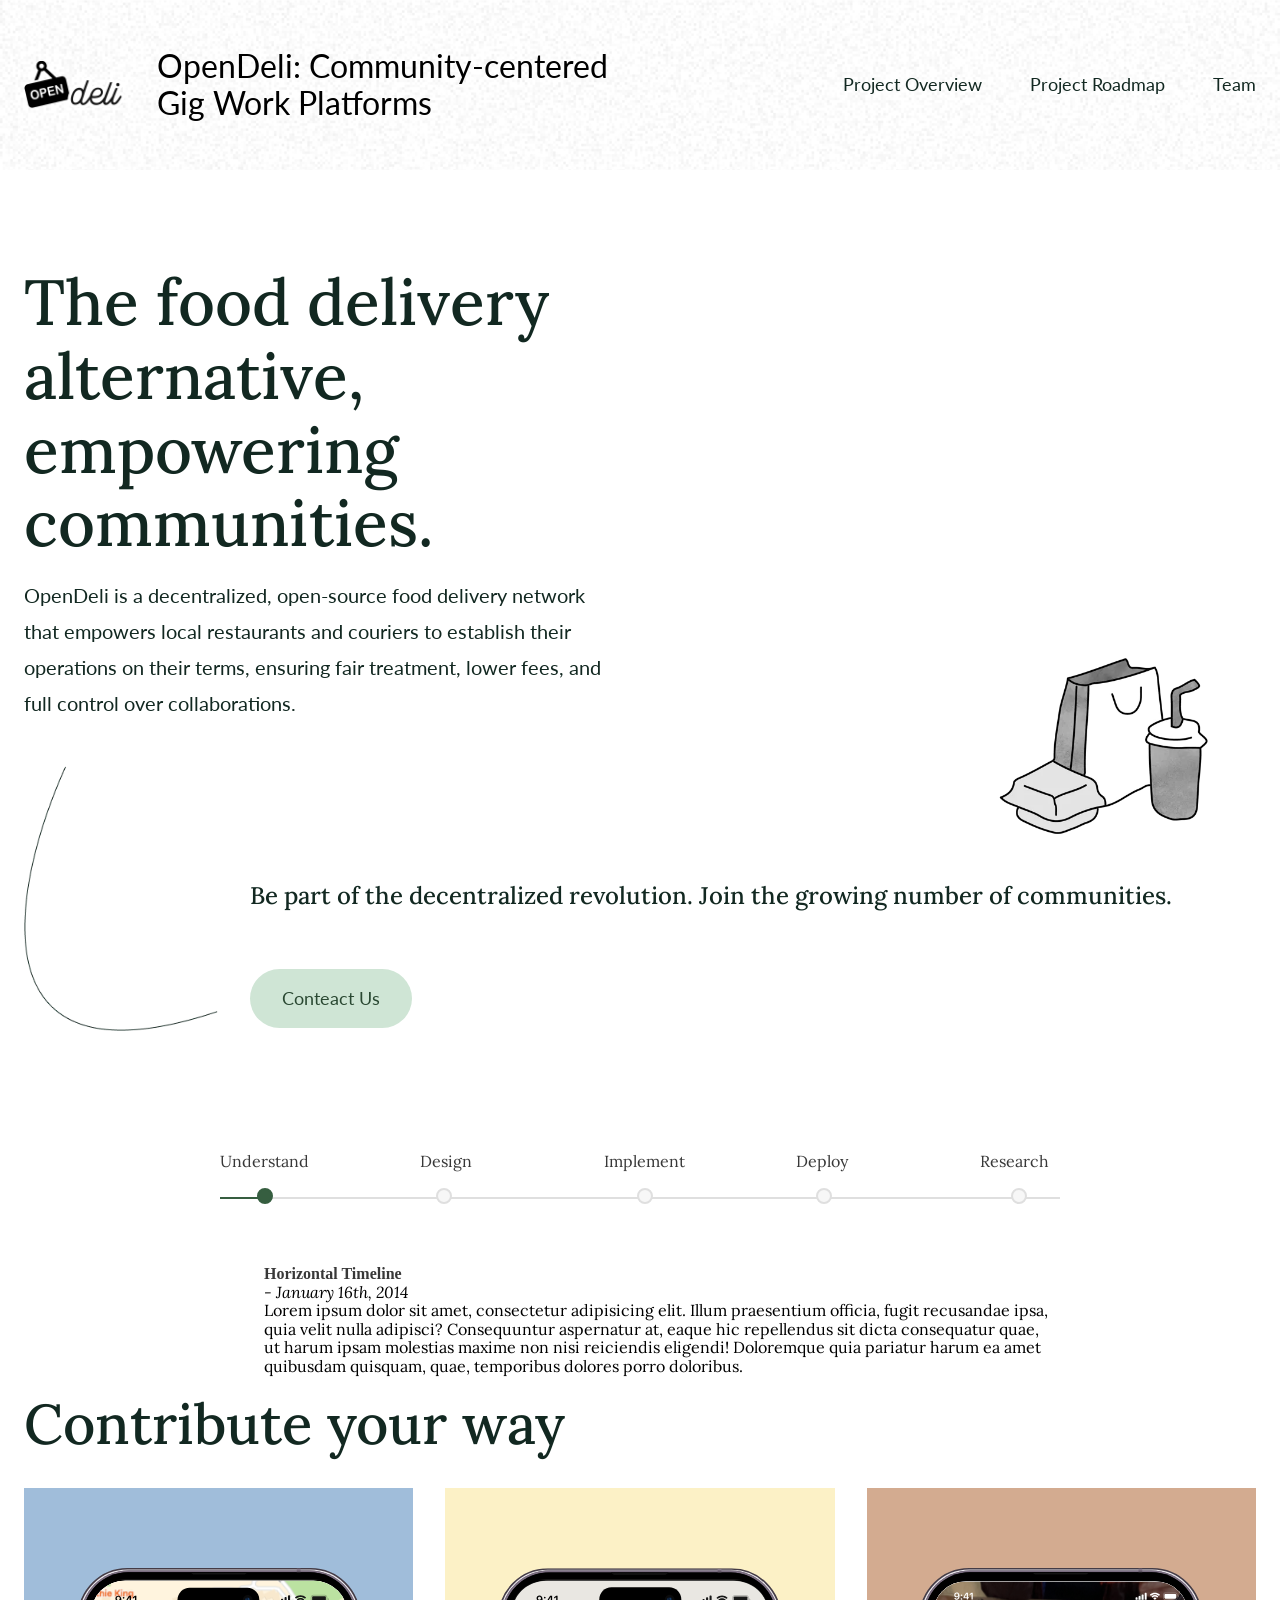
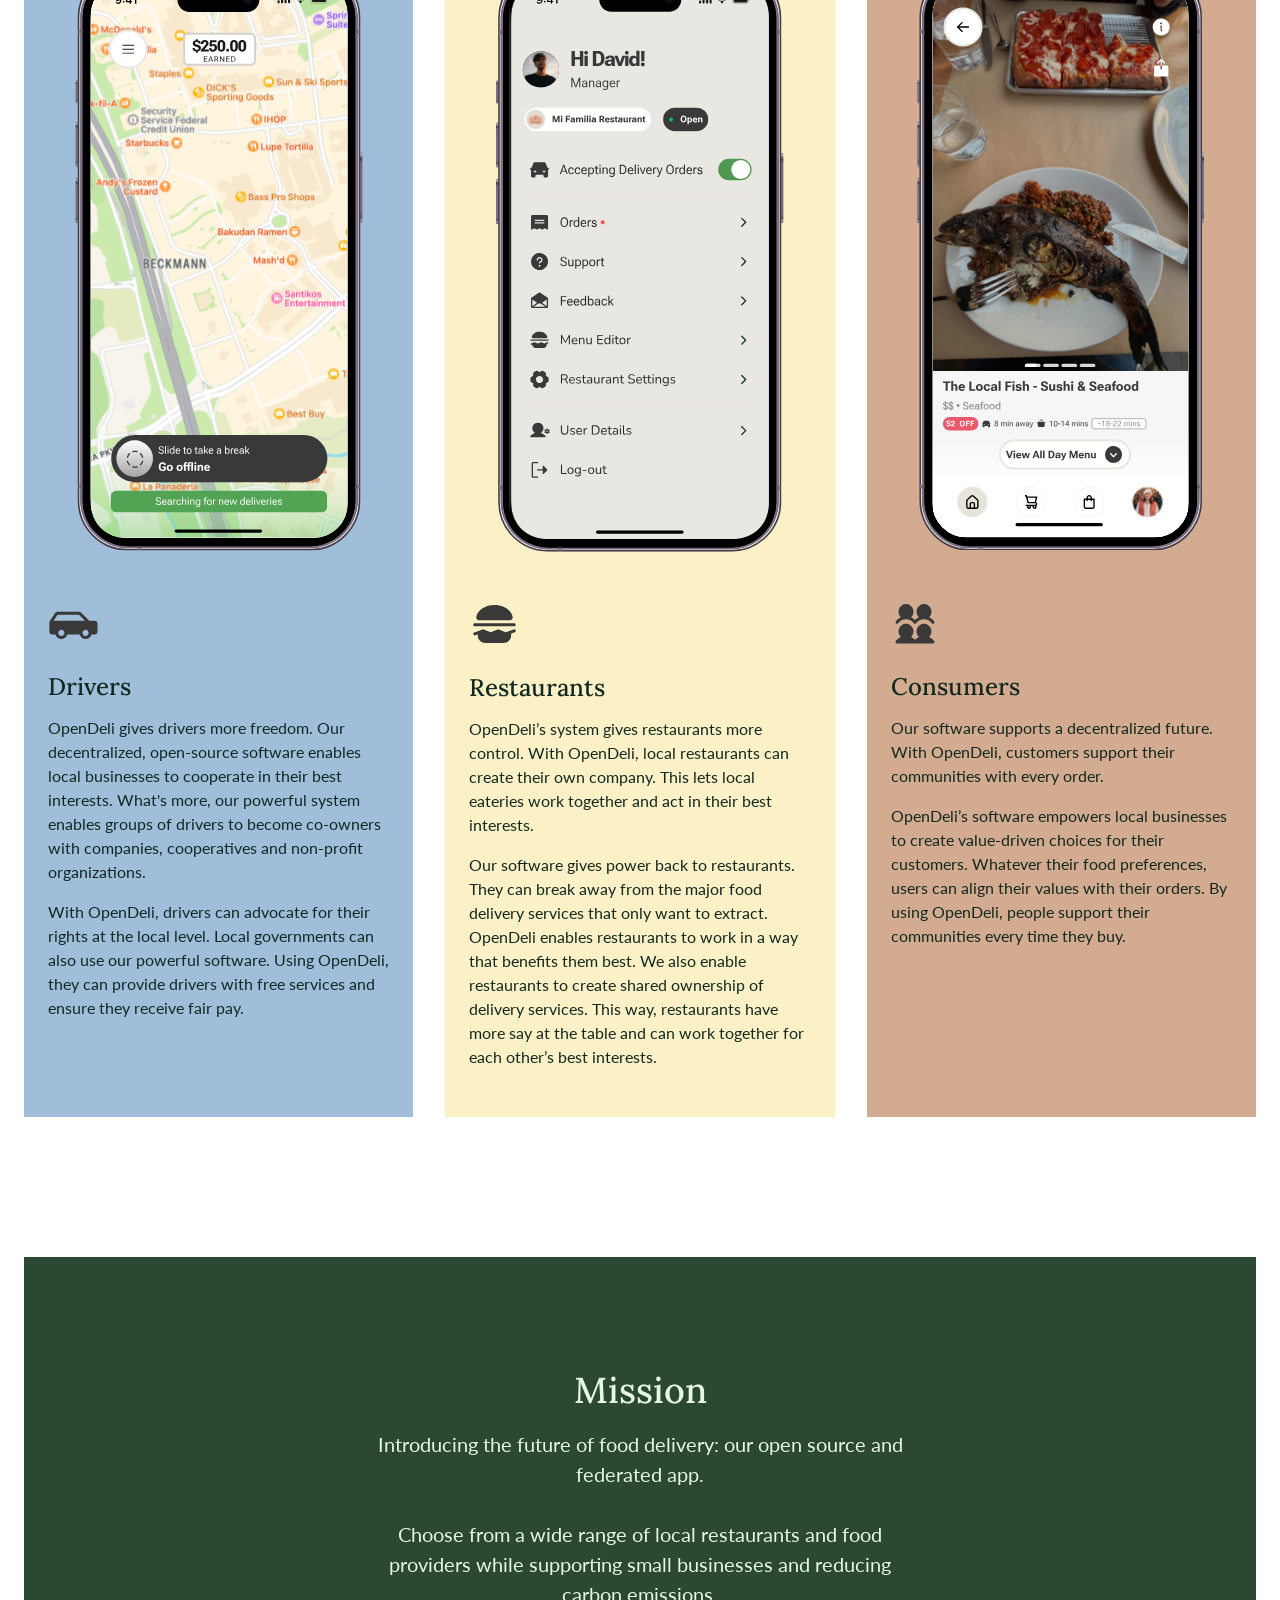
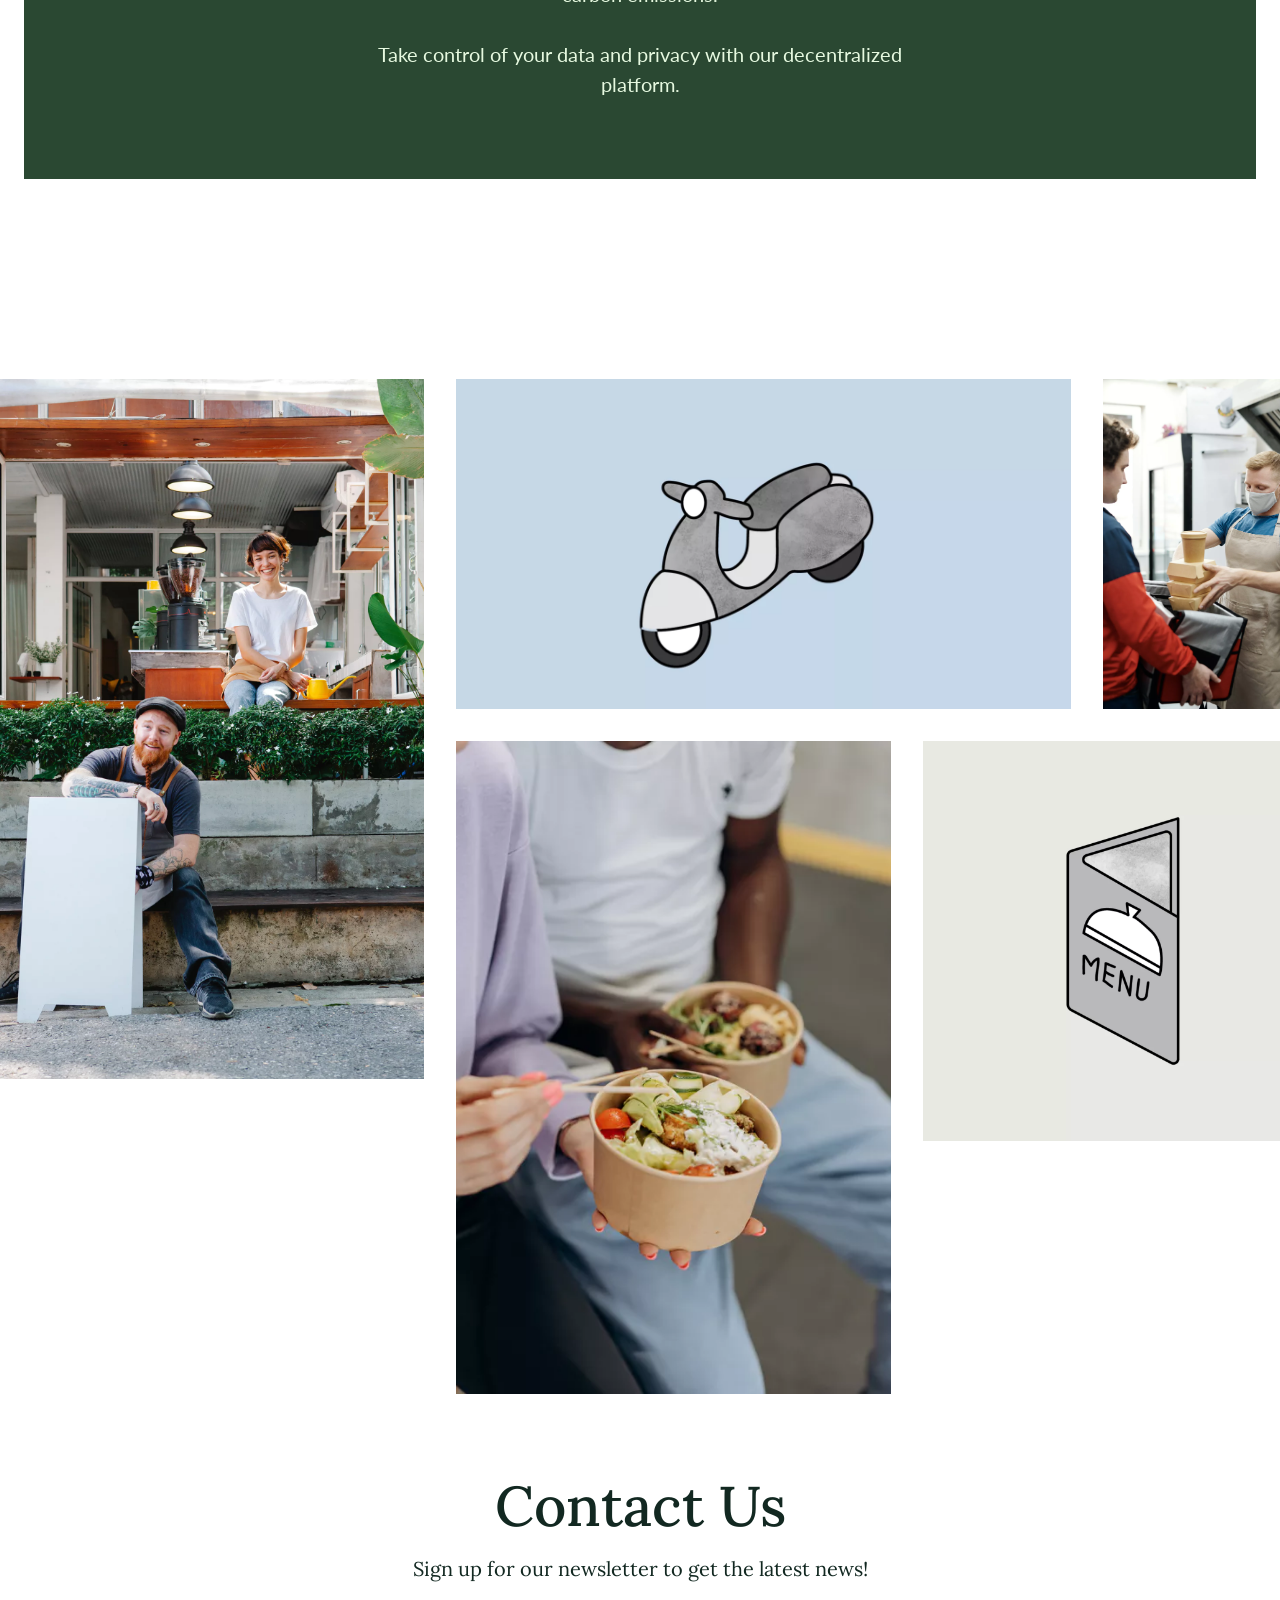
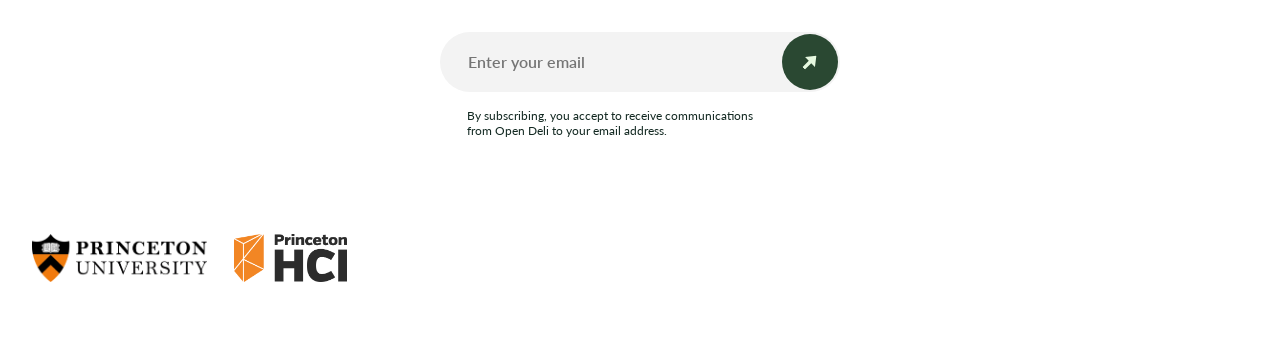
==== commit c0cb53e5: "added timeline" ====
--- a/index.html
+++ b/index.html
@@ -130,6 +130,7 @@
   <link rel="stylesheet" href="https://fonts.googleapis.com/css2?family=Roboto+Flex:wght@400&amp;display=swap"
     data-tag="font" />
   <link rel="stylesheet" href="./style.css" />
+  <link rel="stylesheet" href="./components/timeline.css" />
 </head>
 
 <body>
@@ -149,24 +150,6 @@
             <span class="home-text-open-deli-mobile">OpenDeli: Community-centered Gig Work Platforms</span>
           </div>
           <div data-thq="thq-navbar-nav" data-role="Nav" class="home-desktop-menu">
-            <!-- <nav class="home-links">
-              <a href="#Restaurant" class="home-link button">
-                <span>For Restaurants</span>
-              </a>
-              <a href="#Driver" class="home-link1 button">
-                <span>
-                  <span>For Couriers</span>
-                  <br />
-                </span>
-              </a>
-              <a href="#Customers" class="home-link2 button">
-                <span>
-                  <span>For Consumers</span>
-                  <br />
-                </span>
-              </a>
-              <button class="home-button button">Menu</button>
-            </nav> -->
             <nav class="home-links">
               <a href="#Overview" class="home-link button">
                 <span>Project Overview</span>
@@ -250,45 +233,102 @@
           <span class="home-text13">Conteact Us</span>
         </a>
       </section>
-      <section class="home-improve">
-        <!-- <div class="home-heading">
-          <h2 class="home-text14">
-            <span>More choice. More flexibility. More freedom.</span>
-            <br />
-          </h2>
-          <p class="home-text17">
-            <span>
-              Our system provides a fair and open alternative that’s
-              federated. Local businesses can break away from unfair
-              treatment, excessive fees and have complete control over who
-              they work with. With OpenDeli, local businesses set up shop on
-              their terms in their best interests.
-            </span>
-            <br />
-          </p>
-        </div> -->
-        <div class="timeline">
-          <div class="timeline-item">
-            <div class="circle"></div>
-            <a href="https://example.com/link1" target="_blank">Node 1</a>
-          </div>
-          <div class="timeline-item">
-            <div class="circle"></div>
-            <a href="https://example.com/link2" target="_blank">Node 2</a>
-          </div>
-          <div class="timeline-item">
-            <div class="circle"></div>
-            <a href="https://example.com/link3" target="_blank">Node 3</a>
-          </div>
-          <div class="timeline-item">
-            <div class="circle"></div>
-            <a href="https://example.com/link4" target="_blank">Node 4</a>
-          </div>
-          <div class="timeline-item">
-            <div class="circle"></div>
-            <a href="https://example.com/link5" target="_blank">Node 5</a>
-          </div>
-        </div>
+      <section class="home-roadmap cd-h-timeline js-cd-h-timeline margin-bottom-md cd-h-timeline--loaded">
+        <div class="cd-h-timeline__container timeline-container">
+          <div class="cd-h-timeline__dates">
+            <div class="cd-h-timeline__line">
+              <ol>
+                <li><a href="#0" data-date="16/01/2014"
+                    class="cd-h-timeline__date cd-h-timeline__date--selected timeline-first">Understand</a></li>
+                <li><a href="#0" data-date="28/02/2014"
+                    class="cd-h-timeline__date">&nbsp;&nbsp;&nbsp;&nbsp;&nbsp;Design&nbsp;&nbsp;&nbsp;&nbsp;</a>
+                </li>
+                <li><a href="#0" data-date="20/04/2014" class="cd-h-timeline__date">&nbsp;Implement&nbsp;</a></li>
+                <li><a href="#0" data-date="20/05/2014"
+                    class="cd-h-timeline__date">&nbsp;&nbsp;&nbsp;&nbsp;Deploy&nbsp;&nbsp;&nbsp;&nbsp;&nbsp;</a>
+                </li>
+                <li><a href="#0" data-date="09/07/2014" class="cd-h-timeline__date">Research&nbsp;&nbsp;</a></li>
+              </ol>
+              <span class="cd-h-timeline__filling-line" aria-hidden="true"></span>
+            </div>
+          </div>
+          <ul>
+            <li><a href="#0"
+                class="text-replace cd-h-timeline__navigation cd-h-timeline__navigation--prev cd-h-timeline__navigation--inactive">Prev</a>
+            </li>
+            <li><a href="#0" class="text-replace cd-h-timeline__navigation cd-h-timeline__navigation--next">Next</a>
+            </li>
+          </ul>
+        </div>
+        <div class="cd-h-timeline__events">
+          <ol>
+            <li class="cd-h-timeline__event cd-h-timeline__event--selected text-component">
+              <div class="cd-h-timeline__event-content container">
+                <h2 class="cd-h-timeline__event-title">Horizontal Timeline</h2>
+                <em class="cd-h-timeline__event-date">January 16th, 2014</em>
+                <p class="cd-h-timeline__event-description color-contrast-medium">
+                  Lorem ipsum dolor sit amet, consectetur adipisicing elit. Illum praesentium officia, fugit recusandae
+                  ipsa, quia velit nulla adipisci? Consequuntur aspernatur at, eaque hic repellendus sit dicta
+                  consequatur quae, ut harum ipsam molestias maxime non nisi reiciendis eligendi! Doloremque quia
+                  pariatur harum ea amet quibusdam quisquam, quae, temporibus dolores porro doloribus.
+                </p>
+              </div>
+            </li>
+            <li class="cd-h-timeline__event text-component">
+              <div class="cd-h-timeline__event-content container">
+                <h2 class="cd-h-timeline__event-title">Event title here</h2>
+                <em class="cd-h-timeline__event-date">February 28th, 2014</em>
+                <p class="cd-h-timeline__event-description color-contrast-medium">
+                  Lorem ipsum dolor sit amet, consectetur adipisicing elit. Illum praesentium officia, fugit recusandae
+                  ipsa, quia velit nulla adipisci? Consequuntur aspernatur at, eaque hic repellendus sit dicta
+                  consequatur quae, ut harum ipsam molestias maxime non nisi reiciendis eligendi! Doloremque quia
+                  pariatur harum ea amet quibusdam quisquam, quae, temporibus dolores porro doloribus.
+                </p>
+              </div>
+            </li>
+
+            <li class="cd-h-timeline__event text-component">
+              <div class="cd-h-timeline__event-content container">
+                <h2 class="cd-h-timeline__event-title">Event title here</h2>
+                <em class="cd-h-timeline__event-date">March 20th, 2014</em>
+                <p class="cd-h-timeline__event-description color-contrast-medium">
+                  Lorem ipsum dolor sit amet, consectetur adipisicing elit. Illum praesentium officia, fugit recusandae
+                  ipsa, quia velit nulla adipisci? Consequuntur aspernatur at, eaque hic repellendus sit dicta
+                  consequatur quae, ut harum ipsam molestias maxime non nisi reiciendis eligendi! Doloremque quia
+                  pariatur harum ea amet quibusdam quisquam, quae, temporibus dolores porro doloribus.
+                </p>
+              </div>
+            </li>
+
+            <li class="cd-h-timeline__event text-component">
+              <div class="cd-h-timeline__event-content container">
+                <h2 class="cd-h-timeline__event-title">Event title here</h2>
+                <em class="cd-h-timeline__event-date">May 20th, 2014</em>
+                <p class="cd-h-timeline__event-description color-contrast-medium">
+                  Lorem ipsum dolor sit amet, consectetur adipisicing elit. Illum praesentium officia, fugit recusandae
+                  ipsa, quia velit nulla adipisci? Consequuntur aspernatur at, eaque hic repellendus sit dicta
+                  consequatur quae, ut harum ipsam molestias maxime non nisi reiciendis eligendi! Doloremque quia
+                  pariatur harum ea amet quibusdam quisquam, quae, temporibus dolores porro doloribus.
+                </p>
+              </div>
+            </li>
+
+            <li class="cd-h-timeline__event text-component">
+              <div class="cd-h-timeline__event-content container">
+                <h2 class="cd-h-timeline__event-title">Event title here</h2>
+                <em class="cd-h-timeline__event-date">July 9th, 2014</em>
+                <p class="cd-h-timeline__event-description color-contrast-medium">
+                  Lorem ipsum dolor sit amet, consectetur adipisicing elit. Illum praesentium officia, fugit recusandae
+                  ipsa, quia velit nulla adipisci? Consequuntur aspernatur at, eaque hic repellendus sit dicta
+                  consequatur quae, ut harum ipsam molestias maxime non nisi reiciendis eligendi! Doloremque quia
+                  pariatur harum ea amet quibusdam quisquam, quae, temporibus dolores porro doloribus.
+                </p>
+              </div>
+            </li>
+
+          </ol>
+        </div>
+
 
       </section>
       <section class="home-services">
@@ -593,6 +633,10 @@
     </div>
   </div>
   <script data-section-id="navbar" src="https://unpkg.com/@teleporthq/teleport-custom-scripts"></script>
+  <script src="components/js/util.js"></script>
+  <script src="components/js/swipe.js"></script>
+  <script src="components/js/timeline.js"></script>
+
 </body>
 
 </html>
--- a/components/timeline.css
+++ b/components/timeline.css
@@ -0,0 +1,385 @@
+:root {
+    --cd-color-1: hsl(0, 0%, 22%);
+    --cd-color-1-h: 0;
+    --cd-color-1-s: 0%;
+    --cd-color-1-l: 22%;
+    --cd-color-2: hsl(135, 27%, 29%);
+    --cd-color-2-h: 135;
+    --cd-color-2-s: 27%;
+    --cd-color-2-l: 29%;
+    --cd-color-3: hsl(0, 0%, 97%);
+    --cd-color-3-h: 0;
+    --cd-color-3-s: 0%;
+    --cd-color-3-l: 97%;
+    --font-primary: 'Fira Sans', sans-serif;
+    --font-secondary: 'Playfair Display', serif
+}
+
+ol,
+ul {
+    list-style: none
+}
+
+.timeline-container {
+    width: calc(100% - 1.25em);
+    width: calc(100% - 2*var(--component-padding));
+    margin-left: auto;
+    margin-right: auto
+}
+
+.timeline-first {}
+
+.home-roadmap .cd-h-timeline {
+    opacity: 0;
+    transition: opacity 0.2s
+}
+
+.home-roadmap .cd-h-timeline--loaded {
+    opacity: 1
+}
+
+.home-roadmap .cd-h-timeline__container {
+    position: relative;
+    height: 100px;
+    max-width: 1000px
+}
+
+.home-roadmap .cd-h-timeline__dates {
+    position: relative;
+    height: 100%;
+    margin: 0 40px;
+    overflow: hidden
+}
+
+.home-roadmap .cd-h-timeline__dates::after,
+.home-roadmap .cd-h-timeline__dates::before {
+    content: '';
+    position: absolute;
+    z-index: 2;
+    top: 0;
+    height: 100%;
+    width: 20px
+}
+
+.home-roadmap .cd-h-timeline__dates::before {
+    left: 0;
+    /* background: linear-gradient(to right, hsl(0, 0%, 97%), hsla(0, 0%, 97%, 0));
+    background: linear-gradient(to right, var(--cd-color-3), hsla(var(--cd-color-3-h), var(--cd-color-3-s), var(--cd-color-3-l), 0)) */
+}
+
+.home-roadmap .cd-h-timeline__dates::after {
+    right: 0;
+    /* background: linear-gradient(to left, hsl(0, 0%, 97%), hsla(0, 0%, 97%, 0));
+    background: linear-gradient(to left, var(--cd-color-3), hsla(var(--cd-color-3-h), var(--cd-color-3-s), var(--cd-color-3-l), 0)) */
+}
+
+.home-roadmap .cd-h-timeline__line {
+    position: absolute;
+    z-index: 1;
+    left: 0;
+    top: 49px;
+    height: 2px;
+    background-color: hsl(0, 0%, 87.3%);
+    background-color: hsl(var(--cd-color-3-h), var(--cd-color-3-s), calc(var(--cd-color-3-l)*0.9));
+    transition: -webkit-transform 0.4s;
+    transition: transform 0.4s;
+    transition: transform 0.4s, -webkit-transform 0.4s
+}
+
+.home-roadmap .cd-h-timeline__filling-line {
+    position: absolute;
+    z-index: 1;
+    left: 0;
+    top: 0;
+    height: 100%;
+    width: 100%;
+    background-color: hsl(74, 93%, 32%);
+    background-color: var(--cd-color-2);
+    -webkit-transform: scaleX(0);
+    -ms-transform: scaleX(0);
+    transform: scaleX(0);
+    -webkit-transform-origin: left center;
+    -ms-transform-origin: left center;
+    transform-origin: left center;
+    transition: -webkit-transform 0.3s;
+    transition: transform 0.3s;
+    transition: transform 0.3s, -webkit-transform 0.3s
+}
+
+.home-roadmap .cd-h-timeline__date {
+    position: absolute;
+    bottom: 0;
+    z-index: 2;
+    text-align: center;
+    font-size: 1em;
+    padding-bottom: 1.75em;
+    color: hsl(0, 0%, 22%);
+    color: var(--cd-color-1);
+    -webkit-user-select: none;
+    -moz-user-select: none;
+    -ms-user-select: none;
+    user-select: none;
+    text-decoration: none
+}
+
+.home-roadmap .cd-h-timeline__date::after {
+    content: '';
+    position: absolute;
+    left: 50%;
+    -webkit-transform: translateX(-50%);
+    -ms-transform: translateX(-50%);
+    transform: translateX(-50%);
+    bottom: -5px;
+    height: 12px;
+    width: 12px;
+    border-radius: 50%;
+    border-width: 2px;
+    border-style: solid;
+    border-color: hsl(0, 0%, 87.3%);
+    border-color: hsl(var(--cd-color-3-h), var(--cd-color-3-s), calc(var(--cd-color-3-l)*0.9));
+    background-color: hsl(0, 0%, 97%);
+    background-color: var(--cd-color-3);
+    transition: background-color 0.3s, border-color .3s
+}
+
+.home-roadmap .cd-h-timeline__date:hover::after {
+    background-color: hsl(74, 93%, 32%);
+    background-color: var(--cd-color-2);
+    border-color: hsl(74, 93%, 32%);
+    border-color: var(--cd-color-2)
+}
+
+/* @media (min-width: 64rem) {
+    .home-roadmap .cd-h-timeline__date {
+        font-size: 0.7em
+    }
+} */
+
+.home-roadmap .cd-h-timeline__date--selected {
+    pointer-events: none
+}
+
+.home-roadmap .cd-h-timeline__date--selected::after {
+    background-color: hsl(74, 93%, 32%);
+    background-color: var(--cd-color-2);
+    border-color: hsl(74, 93%, 32%);
+    border-color: var(--cd-color-2)
+}
+
+.home-roadmap .cd-h-timeline__date--older-event::after {
+    border-color: hsl(74, 93%, 32%);
+    border-color: var(--cd-color-2)
+}
+
+.home-roadmap .cd-h-timeline__navigation {
+    position: absolute;
+    z-index: 1;
+    top: 50%;
+    -webkit-transform: translateY(-50%);
+    -ms-transform: translateY(-50%);
+    transform: translateY(-50%);
+    height: 34px;
+    width: 34px;
+    border-radius: 50%;
+    border-width: 2px;
+    border-style: solid;
+    border-color: hsl(0, 0%, 87.3%);
+    border-color: hsl(var(--cd-color-3-h), var(--cd-color-3-s), calc(var(--cd-color-3-l)*0.9));
+    transition: border-color 0.3s
+}
+
+.home-roadmap .cd-h-timeline__navigation::after {
+    content: '';
+    position: absolute;
+    height: 16px;
+    width: 16px;
+    top: 50%;
+    left: 50%;
+    -webkit-transform: translateX(-50%) translateY(-50%);
+    -ms-transform: translateX(-50%) translateY(-50%);
+    transform: translateX(-50%) translateY(-50%);
+    background: url(../public/playground_assets/cd-arrow.svg) no-repeat 0 0
+}
+
+.home-roadmap .cd-h-timeline__navigation:hover {
+    border-color: hsl(74, 93%, 32%);
+    border-color: var(--cd-color-2)
+}
+
+.home-roadmap .cd-h-timeline__navigation--prev {
+    left: 0;
+    -webkit-transform: translateY(-50%) rotate(180deg);
+    -ms-transform: translateY(-50%) rotate(180deg);
+    transform: translateY(-50%) rotate(180deg)
+}
+
+.home-roadmap .cd-h-timeline__navigation--next {
+    right: 0
+}
+
+.home-roadmap .cd-h-timeline__navigation--inactive {
+    cursor: not-allowed
+}
+
+.home-roadmap .cd-h-timeline__navigation--inactive::after {
+    background-position: 0 -16px
+}
+
+.home-roadmap .cd-h-timeline__navigation--inactive:hover {
+    border-color: hsl(0, 0%, 87.3%);
+    border-color: hsl(var(--cd-color-3-h), var(--cd-color-3-s), calc(var(--cd-color-3-l)*0.9))
+}
+
+.home-roadmap .cd-h-timeline__events {
+    position: relative;
+    width: 100%;
+    overflow: hidden;
+    transition: height .4s
+}
+
+.home-roadmap .cd-h-timeline__event {
+    position: absolute;
+    z-index: 1;
+    width: 100%;
+    left: 0;
+    top: 0;
+    -webkit-transform: translateX(-100%);
+    -ms-transform: translateX(-100%);
+    transform: translateX(-100%);
+    padding: 1px 5%;
+    opacity: 0;
+    -webkit-animation-duration: 0.4s;
+    animation-duration: 0.4s;
+    -webkit-animation-timing-function: ease-in-out;
+    animation-timing-function: ease-in-out
+}
+
+.home-roadmap .cd-h-timeline__event--selected {
+    position: relative;
+    z-index: 2;
+    opacity: 1;
+    -webkit-transform: translateX(0);
+    -ms-transform: translateX(0);
+    transform: translateX(0)
+}
+
+.home-roadmap .cd-h-timeline__event--enter-right,
+.home-roadmap .cd-h-timeline__event--leave-right {
+    -webkit-animation-name: cd-enter-right;
+    animation-name: cd-enter-right
+}
+
+.home-roadmap .cd-h-timeline__event--enter-left,
+.home-roadmap .cd-h-timeline__event--leave-left {
+    -webkit-animation-name: cd-enter-left;
+    animation-name: cd-enter-left
+}
+
+.home-roadmap .cd-h-timeline__event--leave-right,
+.home-roadmap .cd-h-timeline__event--leave-left {
+    animation-direction: reverse
+}
+
+.home-roadmap .cd-h-timeline__event-content {
+    max-width: 800px
+}
+
+.home-roadmap .cd-h-timeline__event-title {
+    color: hsl(0, 0%, 22%);
+    color: var(--cd-color-1);
+    font-family: 'Playfair Display', serif;
+    font-family: var(--font-secondary);
+    font-weight: 700;
+    font-size: 2.48832em;
+    font-size: var(--text-xxxl)
+}
+
+.home-roadmap .cd-h-timeline__event-date {
+    display: block;
+    font-style: italic;
+    margin: 0.5em auto;
+    margin: var(--space-xs) auto
+}
+
+.home-roadmap .cd-h-timeline__event-date::before {
+    content: '- '
+}
+
+.text-replace {
+    overflow: hidden;
+    color: transparent;
+    text-indent: 100%;
+    white-space: nowrap
+}
+
+.home-roadmap .cd-h-timeline__navigation {
+    display: none;
+}
+
+@media(max-width: 991px) {
+    .home-roadmap .cd-h-timeline__navigation {
+        display: block;
+    }
+}
+
+
+@-webkit-keyframes cd-enter-right {
+    0% {
+        opacity: 0;
+        -webkit-transform: translateX(100%);
+        transform: translateX(100%)
+    }
+
+    100% {
+        opacity: 1;
+        -webkit-transform: translateX(0%);
+        transform: translateX(0%)
+    }
+}
+
+@keyframes cd-enter-right {
+    0% {
+        opacity: 0;
+        -webkit-transform: translateX(100%);
+        transform: translateX(100%)
+    }
+
+    100% {
+        opacity: 1;
+        -webkit-transform: translateX(0%);
+        transform: translateX(0%)
+    }
+}
+
+@-webkit-keyframes cd-enter-left {
+    0% {
+        opacity: 0;
+        -webkit-transform: translateX(-100%);
+        transform: translateX(-100%)
+    }
+
+    100% {
+        opacity: 1;
+        -webkit-transform: translateX(0%);
+        transform: translateX(0%)
+    }
+}
+
+@keyframes cd-enter-left {
+    0% {
+        opacity: 0;
+        -webkit-transform: translateX(-100%);
+        transform: translateX(-100%)
+    }
+
+    100% {
+        opacity: 1;
+        -webkit-transform: translateX(0%);
+        transform: translateX(0%)
+    }
+}
+
+/* :not(.home-roadmap) .cd-h-timeline__dates,
+:not(.home-roadmap) .cd-h-timeline__navigation {
+    display: none;
+} */
--- a/home.css
+++ b/home.css
@@ -1781,56 +1781,7 @@
   padding-right: 0.5em;
 }
 
-
-.timeline {
-  display: flex;
-  align-items: center;
-  padding: 0;
-  margin: 0;
-  list-style-type: none;
-  position: relative;
-}
-
-.timeline::before {
-  content: '';
-  position: absolute;
-  top: 50%;
-  left: 0;
-  width: 100%;
-  height: 2px;
-  background-color: #ddd;
-  z-index: 1;
-}
-
-.timeline-item {
-  display: flex;
-  flex-direction: column;
-  align-items: center;
-  position: relative;
-  z-index: 2;
-  margin: 0 20px;
-}
-
-.circle {
-  width: 30px;
-  height: 30px;
-  border-radius: 50%;
-  background-color: #007bff;
-  margin-bottom: 10px;
-}
-
-.timeline-item a {
-  text-decoration: none;
-  color: #000;
-  font-weight: bold;
-  z-index: 2;
-  background-color: #fff;
-  /* Ensures text readability */
-  padding: 5px;
-  border-radius: 4px;
-  box-shadow: 0 2px 4px rgba(0, 0, 0, 0.2);
-}
-
-.timeline-item a:hover {
-  text-decoration: underline;
+.home-roadmap {
+  padding-top: 100px;
+  width: 920px;
 }
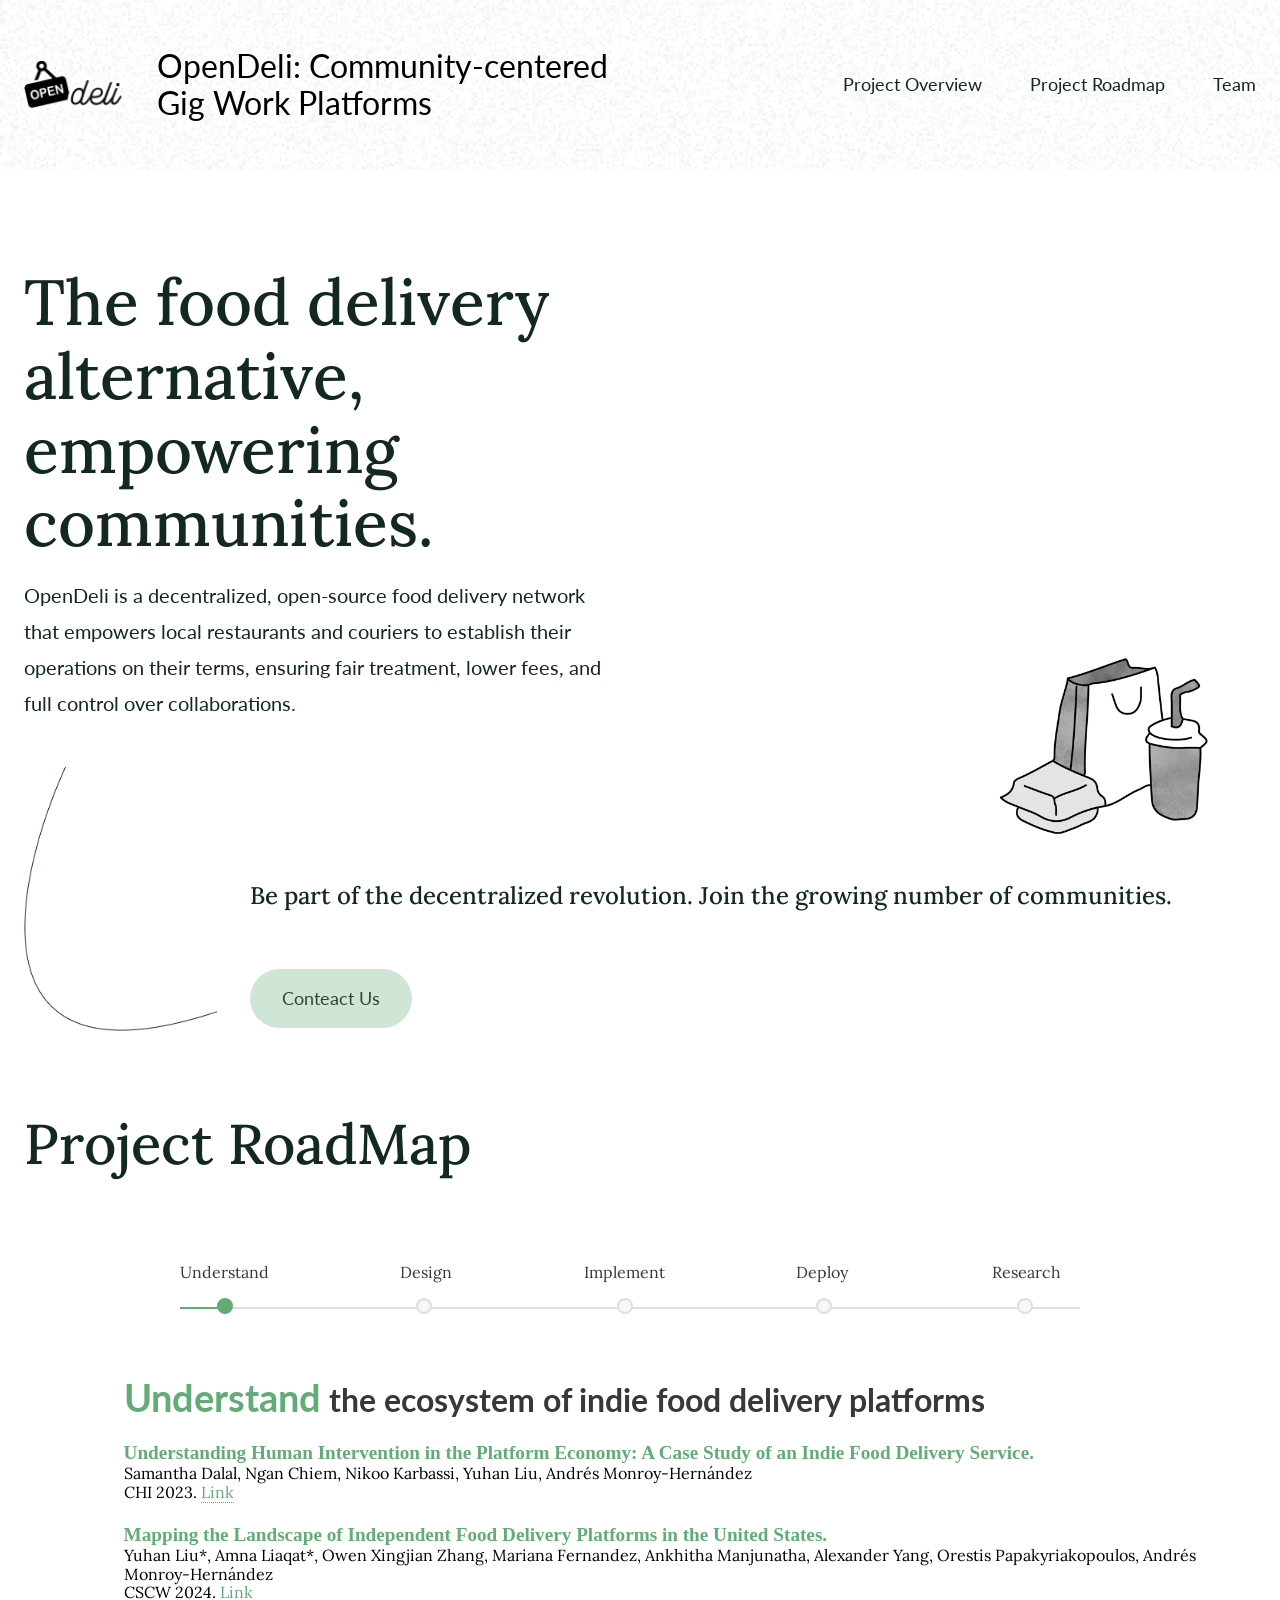
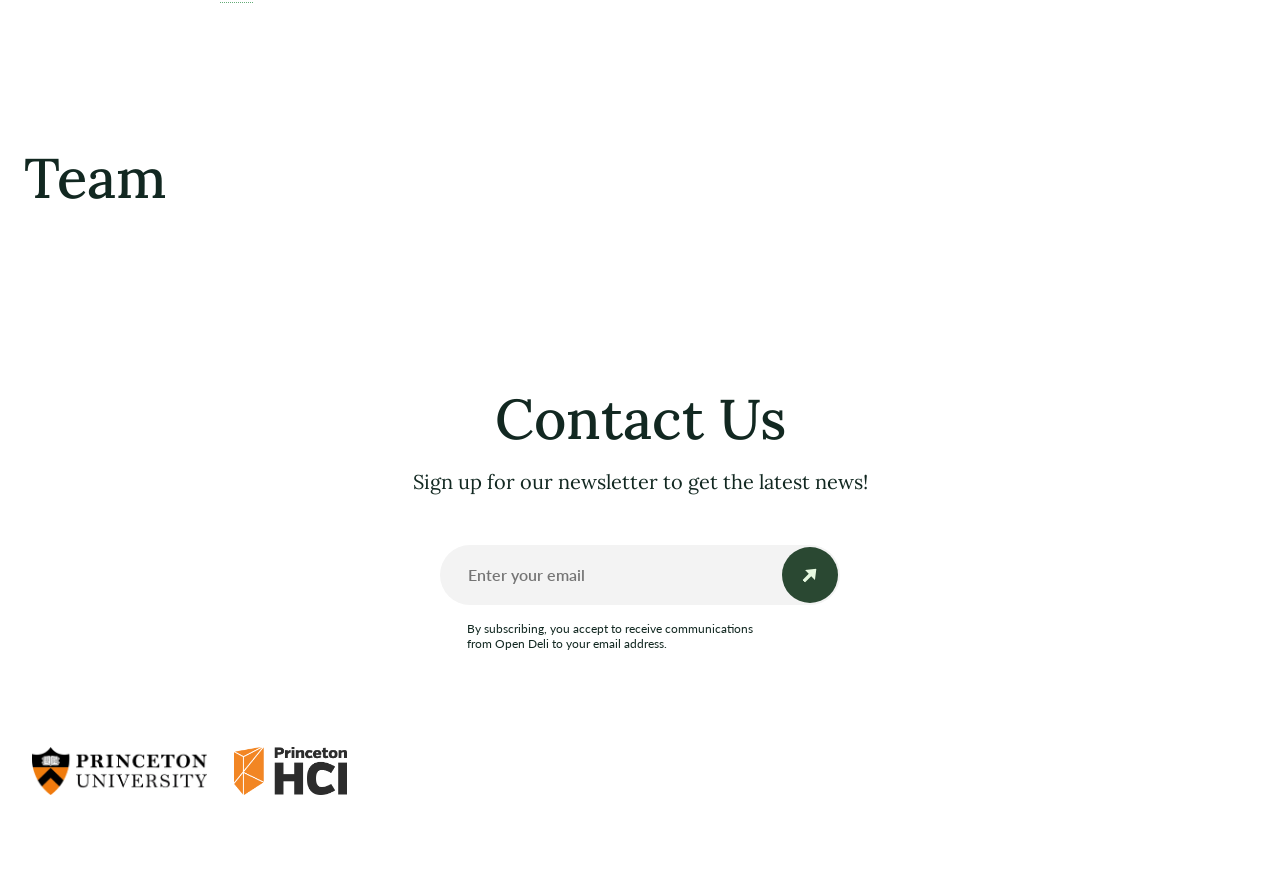
==== commit ee94ff6c: "added timeline content" ====
--- a/index.html
+++ b/index.html
@@ -201,6 +201,7 @@
           </div>
         </header>
       </div>
+
       <header class="home-hero">
         <div class="home-content">
           <h1 class="home-title">
@@ -208,7 +209,8 @@
           </h1>
           <span class="home-description">
 
-            OpenDeli is a decentralized, open-source food delivery network that empowers local restaurants and couriers
+            OpenDeli is a decentralized, open-source food delivery network that empowers local restaurants and
+            couriers
             to establish their operations on their terms, ensuring fair treatment, lower fees, and full control over
             collaborations.
           </span>
@@ -221,6 +223,7 @@
           <img alt="image" src="public/playground_assets/food%20delivery_takeout-500h.png" class="home-image05" />
         </div>
       </header>
+
       <section class="home-mission">
         <h2 class="home-text10">
           <span>
@@ -233,338 +236,190 @@
           <span class="home-text13">Conteact Us</span>
         </a>
       </section>
-      <section class="home-roadmap cd-h-timeline js-cd-h-timeline margin-bottom-md cd-h-timeline--loaded">
-        <div class="cd-h-timeline__container timeline-container">
-          <div class="cd-h-timeline__dates">
-            <div class="cd-h-timeline__line">
-              <ol>
-                <li><a href="#0" data-date="16/01/2014"
-                    class="cd-h-timeline__date cd-h-timeline__date--selected timeline-first">Understand</a></li>
-                <li><a href="#0" data-date="28/02/2014"
-                    class="cd-h-timeline__date">&nbsp;&nbsp;&nbsp;&nbsp;&nbsp;Design&nbsp;&nbsp;&nbsp;&nbsp;</a>
-                </li>
-                <li><a href="#0" data-date="20/04/2014" class="cd-h-timeline__date">&nbsp;Implement&nbsp;</a></li>
-                <li><a href="#0" data-date="20/05/2014"
-                    class="cd-h-timeline__date">&nbsp;&nbsp;&nbsp;&nbsp;Deploy&nbsp;&nbsp;&nbsp;&nbsp;&nbsp;</a>
-                </li>
-                <li><a href="#0" data-date="09/07/2014" class="cd-h-timeline__date">Research&nbsp;&nbsp;</a></li>
-              </ol>
-              <span class="cd-h-timeline__filling-line" aria-hidden="true"></span>
+      <section id="Roadmap" class="home-services">
+        <h2 class="home-text20">Project RoadMap</h2>
+        <div class="home-roadmap cd-h-timeline js-cd-h-timeline margin-bottom-md cd-h-timeline--loaded">
+          <div class="cd-h-timeline__container timeline-container">
+            <div class="cd-h-timeline__dates">
+              <div class="cd-h-timeline__line">
+                <ol>
+                  <li><a href="#0" data-date="01/01/2024"
+                      class="cd-h-timeline__date cd-h-timeline__date--selected timeline-first">Understand</a></li>
+                  <li><a href="#0" data-date="01/02/2024"
+                      class="cd-h-timeline__date">&nbsp;&nbsp;&nbsp;&nbsp;&nbsp;Design&nbsp;&nbsp;&nbsp;&nbsp;</a>
+                  </li>
+                  <li><a href="#0" data-date="01/03/2024" class="cd-h-timeline__date">&nbsp;Implement&nbsp;</a></li>
+                  <li><a href="#0" data-date="01/04/2024"
+                      class="cd-h-timeline__date">&nbsp;&nbsp;&nbsp;&nbsp;Deploy&nbsp;&nbsp;&nbsp;&nbsp;&nbsp;</a>
+                  </li>
+                  <li><a href="#0" data-date="01/05/2024"
+                      class="cd-h-timeline__date">&nbsp;&nbsp;&nbsp;Research&nbsp;&nbsp;</a>
+                  </li>
+                </ol>
+                <span class="cd-h-timeline__filling-line" aria-hidden="true"></span>
+              </div>
             </div>
-          </div>
-          <ul>
-            <li><a href="#0"
-                class="text-replace cd-h-timeline__navigation cd-h-timeline__navigation--prev cd-h-timeline__navigation--inactive">Prev</a>
-            </li>
-            <li><a href="#0" class="text-replace cd-h-timeline__navigation cd-h-timeline__navigation--next">Next</a>
-            </li>
-          </ul>
-        </div>
-        <div class="cd-h-timeline__events">
-          <ol>
-            <li class="cd-h-timeline__event cd-h-timeline__event--selected text-component">
-              <div class="cd-h-timeline__event-content container">
-                <h2 class="cd-h-timeline__event-title">Horizontal Timeline</h2>
-                <em class="cd-h-timeline__event-date">January 16th, 2014</em>
-                <p class="cd-h-timeline__event-description color-contrast-medium">
-                  Lorem ipsum dolor sit amet, consectetur adipisicing elit. Illum praesentium officia, fugit recusandae
-                  ipsa, quia velit nulla adipisci? Consequuntur aspernatur at, eaque hic repellendus sit dicta
-                  consequatur quae, ut harum ipsam molestias maxime non nisi reiciendis eligendi! Doloremque quia
-                  pariatur harum ea amet quibusdam quisquam, quae, temporibus dolores porro doloribus.
-                </p>
-              </div>
-            </li>
-            <li class="cd-h-timeline__event text-component">
-              <div class="cd-h-timeline__event-content container">
-                <h2 class="cd-h-timeline__event-title">Event title here</h2>
-                <em class="cd-h-timeline__event-date">February 28th, 2014</em>
-                <p class="cd-h-timeline__event-description color-contrast-medium">
-                  Lorem ipsum dolor sit amet, consectetur adipisicing elit. Illum praesentium officia, fugit recusandae
-                  ipsa, quia velit nulla adipisci? Consequuntur aspernatur at, eaque hic repellendus sit dicta
-                  consequatur quae, ut harum ipsam molestias maxime non nisi reiciendis eligendi! Doloremque quia
-                  pariatur harum ea amet quibusdam quisquam, quae, temporibus dolores porro doloribus.
-                </p>
-              </div>
-            </li>
-
-            <li class="cd-h-timeline__event text-component">
-              <div class="cd-h-timeline__event-content container">
-                <h2 class="cd-h-timeline__event-title">Event title here</h2>
-                <em class="cd-h-timeline__event-date">March 20th, 2014</em>
-                <p class="cd-h-timeline__event-description color-contrast-medium">
-                  Lorem ipsum dolor sit amet, consectetur adipisicing elit. Illum praesentium officia, fugit recusandae
-                  ipsa, quia velit nulla adipisci? Consequuntur aspernatur at, eaque hic repellendus sit dicta
-                  consequatur quae, ut harum ipsam molestias maxime non nisi reiciendis eligendi! Doloremque quia
-                  pariatur harum ea amet quibusdam quisquam, quae, temporibus dolores porro doloribus.
-                </p>
-              </div>
-            </li>
-
-            <li class="cd-h-timeline__event text-component">
-              <div class="cd-h-timeline__event-content container">
-                <h2 class="cd-h-timeline__event-title">Event title here</h2>
-                <em class="cd-h-timeline__event-date">May 20th, 2014</em>
-                <p class="cd-h-timeline__event-description color-contrast-medium">
-                  Lorem ipsum dolor sit amet, consectetur adipisicing elit. Illum praesentium officia, fugit recusandae
-                  ipsa, quia velit nulla adipisci? Consequuntur aspernatur at, eaque hic repellendus sit dicta
-                  consequatur quae, ut harum ipsam molestias maxime non nisi reiciendis eligendi! Doloremque quia
-                  pariatur harum ea amet quibusdam quisquam, quae, temporibus dolores porro doloribus.
-                </p>
-              </div>
-            </li>
-
-            <li class="cd-h-timeline__event text-component">
-              <div class="cd-h-timeline__event-content container">
-                <h2 class="cd-h-timeline__event-title">Event title here</h2>
-                <em class="cd-h-timeline__event-date">July 9th, 2014</em>
-                <p class="cd-h-timeline__event-description color-contrast-medium">
-                  Lorem ipsum dolor sit amet, consectetur adipisicing elit. Illum praesentium officia, fugit recusandae
-                  ipsa, quia velit nulla adipisci? Consequuntur aspernatur at, eaque hic repellendus sit dicta
-                  consequatur quae, ut harum ipsam molestias maxime non nisi reiciendis eligendi! Doloremque quia
-                  pariatur harum ea amet quibusdam quisquam, quae, temporibus dolores porro doloribus.
-                </p>
-              </div>
-            </li>
-
-          </ol>
-        </div>
-
-
+            <ul>
+              <li><a href="#0"
+                  class="text-replace cd-h-timeline__navigation cd-h-timeline__navigation--prev cd-h-timeline__navigation--inactive">Prev</a>
+              </li>
+              <li><a href="#0" class="text-replace cd-h-timeline__navigation cd-h-timeline__navigation--next">Next</a>
+              </li>
+            </ul>
+          </div>
+          <div class="cd-h-timeline__events">
+            <ol>
+              <li class="cd-h-timeline__event cd-h-timeline__event--selected text-component">
+                <div class="cd-h-timeline__event-content container">
+                  <h2 class="cd-h-timeline__event-title"><span class="highlight-word">Understand</span> the ecosystem of
+                    indie food delivery
+                    platforms</h2>
+                  <!-- <em class="cd-h-timeline__event-date">2021-2023</em> -->
+                  <p class="cd-h-timeline__event-description color-contrast-medium">
+                  <p class="paper-title">Understanding Human Intervention in the Platform Economy: A Case Study of an
+                    Indie Food Delivery
+                    Service. <br> </p>
+                  Samantha Dalal, Ngan Chiem, Nikoo Karbassi, Yuhan Liu, Andrés Monroy-Hernández <br>
+                  CHI 2023. <a class="paper-link" href="https://dl.acm.org/doi/abs/10.1145/3544548.3581517"
+                    target="_blank">Link</a>
+                  </p>
+                  <p class="paper-title">Mapping the Landscape of Independent Food Delivery Platforms in the United
+                    States.<br> </p>
+                  Yuhan Liu*, Amna Liaqat*, Owen Xingjian Zhang, Mariana Fernandez, Ankhitha Manjunatha, Alexander
+                  Yang, Orestis Papakyriakopoulos, Andrés Monroy-Hernández<br>
+                  CSCW 2024. <a class="paper-link" href="https://arxiv.org/pdf/2402.14159.pdf" target="_blank">Link</a>
+                  </p>
+
+                </div>
+              </li>
+              <li class="cd-h-timeline__event text-component">
+                <div class="cd-h-timeline__event-content container">
+                  <h2 class="cd-h-timeline__event-title"><span class="highlight-word">Design</span> the decentralized
+                    protocol
+                  </h2>
+                  <p class="cd-h-timeline__event-description color-contrast-medium">
+                    Designing an ActivityPub-like decentralized protocol for delivery.<br>
+                    <a class="paper-link" href="#0">Link</a>
+                  </p>
+                </div>
+              </li>
+              <li class="cd-h-timeline__event text-component">
+                <div class="cd-h-timeline__event-content container">
+                  <h2 class="cd-h-timeline__event-title"><span class="highlight-word">Implement</span> open source tech
+                  </h2>
+                  <div class="home-cards">
+                    <div class="home-row">
+                      <div id="Driver" class="home-container01">
+                        <div class="card-card card card-root-class-name">
+                          <img alt="image" src="public/playground_assets/courier.svg" class="card-image">
+                          <div class="card-header">
+                            <img alt="image" src="public/playground_assets/carprofile.svg" class="card-icon">
+                            <h3 class="card-heading"><span>Drivers</span></h3>
+                          </div>
+                          <p class="card-text">
+                            <span>
+                              OpenDeli gives drivers more freedom. Our decentralized,
+                              open-source software enables local businesses to cooperate
+                              in their best interests. What's more, our powerful system
+                              enables groups of drivers to become co-owners with
+                              companies, cooperatives and non-profit organizations.
+                            </span>
+                          </p>
+                          <p class="card-text1">
+                            <span>
+                              With OpenDeli, drivers can advocate for their rights at
+                              the local level. Local governments can also use our
+                              powerful software. Using OpenDeli, they can provide
+                              drivers with free services and ensure they receive fair
+                              pay.
+                            </span>
+                          </p>
+                        </div>
+                      </div>
+                      <div id="Restaurant" class="home-container02">
+                        <div class="card-card card card-root-class-name1">
+                          <img alt="image" src="public/playground_assets/restaurant.svg" class="card-image">
+                          <div class="card-header">
+                            <img alt="image" src="public/playground_assets/hamburger.svg" class="card-icon">
+                            <h3 class="card-heading"><span>Restaurants</span></h3>
+                          </div>
+                          <p class="card-text">
+                            <span>
+                              OpenDeli’s system gives restaurants more control. With
+                              OpenDeli, local restaurants can create their own company.
+                              This lets local eateries work together and act in their
+                              best interests.
+                            </span>
+                          </p>
+                          <p class="card-text1">
+                            <span>
+                              Our software gives power back to restaurants. They can
+                              break away from the major food delivery services that only
+                              want to extract. OpenDeli enables restaurants to work in a
+                              way that benefits them best. We also enable restaurants to
+                              create shared ownership of delivery services. This way,
+                              restaurants have more say at the table and can work
+                              together for each other’s best interests.
+                            </span>
+                          </p>
+                        </div>
+                      </div>
+                      <div id="Customers" class="home-container03">
+                        <div class="card-card card card-root-class-name2">
+                          <img alt="image" src="public/playground_assets/consumer.svg" class="card-image">
+                          <div class="card-header">
+                            <img alt="image" src="public/playground_assets/usersfour.svg" class="card-icon">
+                            <h3 class="card-heading"><span>Consumers</span></h3>
+                          </div>
+                          <p class="card-text">
+                            <span>
+                              Our software supports a decentralized future. With
+                              OpenDeli, customers support their communities with every
+                              order.
+                            </span>
+                          </p>
+                          <p class="card-text1">
+                            <span>
+                              OpenDeli’s software empowers local businesses to create
+                              value-driven choices for their customers. Whatever their
+                              food preferences, users can align their values with their
+                              orders. By using OpenDeli, people support their
+                              communities every time they buy.
+                            </span>
+                          </p>
+                        </div>
+                      </div>
+                    </div>
+                  </div>
+                </div>
+              </li>
+              <li class="cd-h-timeline__event text-component">
+                <div class="cd-h-timeline__event-content container">
+                  <h2 class="cd-h-timeline__event-title"><span class="highlight-word">Deploy</span> tech in real-world
+                    community through our Partners
+                  </h2>
+                  <p class="cd-h-timeline__event-description color-contrast-medium">
+                    Nosh is a committed partner on this project. We also are on their advisory board.<br>
+                    <a class="paper-link" href="https://www.noshdelivery.co/" target="_blank">Nosh Website</a>
+                  </p>
+                </div>
+              </li>
+              <li class="cd-h-timeline__event text-component">
+                <div class="cd-h-timeline__event-content container">
+                  <h2 class="cd-h-timeline__event-title"><span class="highlight-word">Research </span>on governance,
+                    marketplace, design and others
+                  </h2>
+                  <p class="cd-h-timeline__event-description color-contrast-medium">
+                    <a class="paper-link" href="#0">Example Students Projects</a>
+                  </p>
+                </div>
+              </li>
+            </ol>
+          </div>
       </section>
-      <section class="home-services">
-        <h2 class="home-text20">Contribute your way</h2>
-        <div class="home-cards">
-          <div class="home-row">
-            <div id="Driver" class="home-container01">
-              <div class="card-card card card-root-class-name">
-                <img alt="image" src="public/playground_assets/courier.svg" class="card-image" />
-                <div class="card-header">
-                  <img alt="image" src="public/playground_assets/carprofile.svg" class="card-icon" />
-                  <h3 class="card-heading"><span>Drivers</span></h3>
-                </div>
-                <p class="card-text">
-                  <span>
-                    OpenDeli gives drivers more freedom. Our decentralized,
-                    open-source software enables local businesses to cooperate
-                    in their best interests. What's more, our powerful system
-                    enables groups of drivers to become co-owners with
-                    companies, cooperatives and non-profit organizations.
-                  </span>
-                </p>
-                <p class="card-text1">
-                  <span>
-                    With OpenDeli, drivers can advocate for their rights at
-                    the local level. Local governments can also use our
-                    powerful software. Using OpenDeli, they can provide
-                    drivers with free services and ensure they receive fair
-                    pay.
-                  </span>
-                </p>
-              </div>
-            </div>
-            <div id="Restaurant" class="home-container02">
-              <div class="card-card card card-root-class-name1">
-                <img alt="image" src="public/playground_assets/restaurant.svg" class="card-image" />
-                <div class="card-header">
-                  <img alt="image" src="public/playground_assets/hamburger.svg" class="card-icon" />
-                  <h3 class="card-heading"><span>Restaurants</span></h3>
-                </div>
-                <p class="card-text">
-                  <span>
-                    OpenDeli’s system gives restaurants more control. With
-                    OpenDeli, local restaurants can create their own company.
-                    This lets local eateries work together and act in their
-                    best interests.
-                  </span>
-                </p>
-                <p class="card-text1">
-                  <span>
-                    Our software gives power back to restaurants. They can
-                    break away from the major food delivery services that only
-                    want to extract. OpenDeli enables restaurants to work in a
-                    way that benefits them best. We also enable restaurants to
-                    create shared ownership of delivery services. This way,
-                    restaurants have more say at the table and can work
-                    together for each other’s best interests.
-                  </span>
-                </p>
-              </div>
-            </div>
-            <div id="Customers" class="home-container03">
-              <div class="card-card card card-root-class-name2">
-                <img alt="image" src="public/playground_assets/consumer.svg" class="card-image" />
-                <div class="card-header">
-                  <img alt="image" src="public/playground_assets/usersfour.svg" class="card-icon" />
-                  <h3 class="card-heading"><span>Consumers</span></h3>
-                </div>
-                <p class="card-text">
-                  <span>
-                    Our software supports a decentralized future. With
-                    OpenDeli, customers support their communities with every
-                    order.
-                  </span>
-                </p>
-                <p class="card-text1">
-                  <span>
-                    OpenDeli’s software empowers local businesses to create
-                    value-driven choices for their customers. Whatever their
-                    food preferences, users can align their values with their
-                    orders. By using OpenDeli, people support their
-                    communities every time they buy.
-                  </span>
-                </p>
-              </div>
-            </div>
-          </div>
-        </div>
-      </section>
-      <section class="home-partners">
-        <div class="home-content1">
-          <h2 class="home-text21">Create a community</h2>
-          <p class="home-text22">
-            Unite foodies in your area - start your own community on Open Deli
-            and savor the local flavors together
-          </p>
-        </div>
-        <div class="home-partners-desktop">
-          <div class="home-column">
-            <div class="home-container04">
-              <div class="partner-container">
-                <img alt="image" src="public/playground_assets/takeout-box_1f961-200h.png" class="partner-image" />
-              </div>
-              <span class="home-text23">ORG</span>
-            </div>
-          </div>
-          <div class="home-column01">
-            <div class="home-container05">
-              <div class="partner-container">
-                <img alt="image" src="public/playground_assets/carrot_1f955-200h.png" class="partner-image" />
-              </div>
-              <span class="home-text24">ORG</span>
-            </div>
-            <div class="home-container06">
-              <div class="partner-container">
-                <img alt="image" src="public/playground_assets/flag-spain_1f1ea-1f1f8-200h.png" class="partner-image" />
-              </div>
-              <span class="home-text25">ORG</span>
-            </div>
-          </div>
-          <div class="home-column02">
-            <div class="home-container07">
-              <div class="partner-container">
-                <img alt="image" src="public/playground_assets/bacon_1f953-200h.png" class="partner-image" />
-              </div>
-              <span class="home-text26">ORG</span>
-            </div>
-            <div class="home-container08">
-              <div class="partner-container">
-                <img alt="image" src="public/playground_assets/red-apple_1f34e1-200h.png" class="partner-image" />
-              </div>
-              <span class="home-text27">ORG</span>
-            </div>
-            <div class="home-container09">
-              <div class="partner-container">
-                <img alt="image" src="public/playground_assets/unicorn_1f984-200h.png" class="partner-image" />
-              </div>
-              <span class="home-text28">ORG</span>
-            </div>
-          </div>
-        </div>
-        <div class="home-partners-mobile">
-          <div class="home-row1">
-            <div class="partner-container home-partner06">
-              <img alt="image" src="public/playground_assets/bacon_1f953-200h.png" class="partner-image" />
-            </div>
-            <div class="partner-container home-partner07">
-              <img alt="image" src="public/playground_assets/carrot_1f955-200h.png" class="partner-image" />
-            </div>
-            <div class="partner-container home-partner08">
-              <img alt="image" src="public/playground_assets/flag-united-states_1f1fa-1f1f8-200h.png"
-                class="partner-image" />
-            </div>
-          </div>
-          <div class="home-column03"></div>
-          <div class="home-column04">
-            <div class="partner-container home-partner09">
-              <img alt="image" src="public/playground_assets/steaming-bowl_1f35c-200h.png" class="partner-image" />
-            </div>
-            <div class="partner-container home-partner10">
-              <img alt="image" src="public/playground_assets/croissant_1f950-200h.png" class="partner-image" />
-            </div>
-          </div>
-          <div class="home-column05">
-            <div class="partner-container home-partner11">
-              <img alt="image" src="public/playground_assets/takeout-box_1f961-200h.png" class="partner-image" />
-            </div>
-          </div>
-        </div>
-      </section>
-      <section id="mission" class="home-banner">
-        <div class="home-container10">
-          <div class="home-header">
-            <h2 class="home-title1">Mission</h2>
-            <p class="home-description1">
-              <span>
-                Introducing the future of food delivery: our open source and
-                federated app.
-              </span>
-              <br />
-              <br />
-              <span>
-                Choose from a wide range of local restaurants and food
-                providers while supporting small businesses and reducing
-                carbon emissions.
-              </span>
-              <br />
-              <br />
-              <span>
-                Take control of your data and privacy with our decentralized
-                platform.
-              </span>
-            </p>
-          </div>
-        </div>
-      </section>
-      <section class="home-mission1"></section>
-      <section class="home-galleries">
-        <div class="home-gallery-desktop">
-          <div class="home-column06">
-            <img alt="image" src="public/playground_assets/pexels-tim-douglas-6205761-1300w.jpg" class="home-image18" />
-          </div>
-          <div class="home-column07">
-            <div class="home-row2">
-              <div class="home-yellow">
-                <img alt="image" src="public/playground_assets/opendeli-motocycle-yellow-bg-1300w.png"
-                  class="home-image19" />
-              </div>
-              <img alt="image" src="public/playground_assets/pexels-norma-mortenson-4393667-1300w.jpg"
-                class="home-image20" />
-            </div>
-            <div class="home-row3">
-              <img alt="image" src="public/playground_assets/pexels-mikhail-nilov-6740517-500w.jpg"
-                class="home-image21" />
-              <img alt="image" src="public/playground_assets/opendeli-menu1-1300w.png" class="home-image22" />
-            </div>
-          </div>
-        </div>
-        <div class="home-gallery-mobile">
-          <div class="home-column08">
-            <img alt="image" src="public/playground_assets/pexels-tim-douglas-6205761-1300w.jpg" class="home-image23" />
-            <img alt="image" src="public/playground_assets/pexels-norma-mortenson-4393667-1300w.jpg"
-              class="home-image24" />
-          </div>
-          <div class="home-column09">
-            <div class="home-yellow1">
-              <img alt="image" src="public/playground_assets/opendeli-motocycle-yellow-bg-1300w.png"
-                class="home-image25" />
-            </div>
-            <img alt="image" src="public/playground_assets/pexels-mikhail-nilov-6740517-500w.jpg"
-              class="home-image26" />
-            <div class="home-row4">
-              <img alt="image" src="public/playground_assets/opendeli-menu1-1300w.png" class="home-image27" />
-            </div>
-          </div>
-        </div>
+      <section id="Team" class="home-services">
+        <h2 class="home-text20">Team</h2>
+        <div></div>
       </section>
       <section class="home-newsletter" id="contactus">
         <div class="home-header1">
--- a/components/timeline.css
+++ b/components/timeline.css
@@ -3,16 +3,16 @@
     --cd-color-1-h: 0;
     --cd-color-1-s: 0%;
     --cd-color-1-l: 22%;
-    --cd-color-2: hsl(135, 27%, 29%);
-    --cd-color-2-h: 135;
-    --cd-color-2-s: 27%;
-    --cd-color-2-l: 29%;
+    --cd-color-2: hsl(136, 30%, 53%);
+    --cd-color-2-h: 136;
+    --cd-color-2-s: 30%;
+    --cd-color-2-l: 53%;
     --cd-color-3: hsl(0, 0%, 97%);
     --cd-color-3-h: 0;
     --cd-color-3-s: 0%;
     --cd-color-3-l: 97%;
-    --font-primary: 'Fira Sans', sans-serif;
-    --font-secondary: 'Playfair Display', serif
+    --font-primary: 'lora';
+    --font-secondary: 'lato'
 }
 
 ol,
@@ -27,7 +27,6 @@
     margin-right: auto
 }
 
-.timeline-first {}
 
 .home-roadmap .cd-h-timeline {
     opacity: 0;
@@ -41,7 +40,7 @@
 .home-roadmap .cd-h-timeline__container {
     position: relative;
     height: 100px;
-    max-width: 1000px
+    max-width: 1000px;
 }
 
 .home-roadmap .cd-h-timeline__dates {
@@ -234,7 +233,7 @@
     position: relative;
     width: 100%;
     overflow: hidden;
-    transition: height .4s
+    /* transition: height .4s */
 }
 
 .home-roadmap .cd-h-timeline__event {
@@ -281,7 +280,7 @@
 }
 
 .home-roadmap .cd-h-timeline__event-content {
-    max-width: 800px
+    max-width: 1280px
 }
 
 .home-roadmap .cd-h-timeline__event-title {
@@ -290,8 +289,7 @@
     font-family: 'Playfair Display', serif;
     font-family: var(--font-secondary);
     font-weight: 700;
-    font-size: 2.48832em;
-    font-size: var(--text-xxxl)
+    font-size: 2em;
 }
 
 .home-roadmap .cd-h-timeline__event-date {
--- a/home.css
+++ b/home.css
@@ -695,7 +695,8 @@
   max-width: var(--dl-size-size-maxwidth);
   align-items: flex-start;
   padding-left: var(--dl-space-space-oneandhalfunits);
-  margin-bottom: var(--dl-space-space-fiveunits);
+  padding-bottom: var(--dl-space-space-fourunits);
+  padding-top: var(--dl-space-space-fourunits);
   padding-right: var(--dl-space-space-oneandhalfunits);
   flex-direction: column;
 }
@@ -1377,6 +1378,15 @@
     padding-bottom: var(--dl-space-space-twounits);
   }
 
+  .home-services {
+    gap: var(--dl-space-space-unit);
+    padding-top: var(--dl-space-space-twounits);
+    padding-left: var(--dl-space-space-oneandhalfunits);
+    padding-right: var(--dl-space-space-oneandhalfunits);
+    padding-bottom: var(--dl-space-space-twounits);
+  }
+
+
   .home-text10 {
     font-size: 22px;
     text-align: center;
@@ -1782,6 +1792,26 @@
 }
 
 .home-roadmap {
-  padding-top: 100px;
-  width: 920px;
+  margin: auto;
+  padding-top: 50px;
+}
+
+.paper-link {
+  color: var(--dl-color-green-500);
+  text-decoration: none;
+  border-bottom: 1px dotted;
+}
+
+.paper-title {
+  padding-top: 1.2em;
+  color: var(--dl-color-green-500);
+  font-size: 1.2em;
+  font-family: lato;
+  font-weight: 800;
+}
+
+.home-roadmap .highlight-word {
+  color: var(--dl-color-green-500);
+  font-family: lato;
+  font-size: 1.2em;
 }
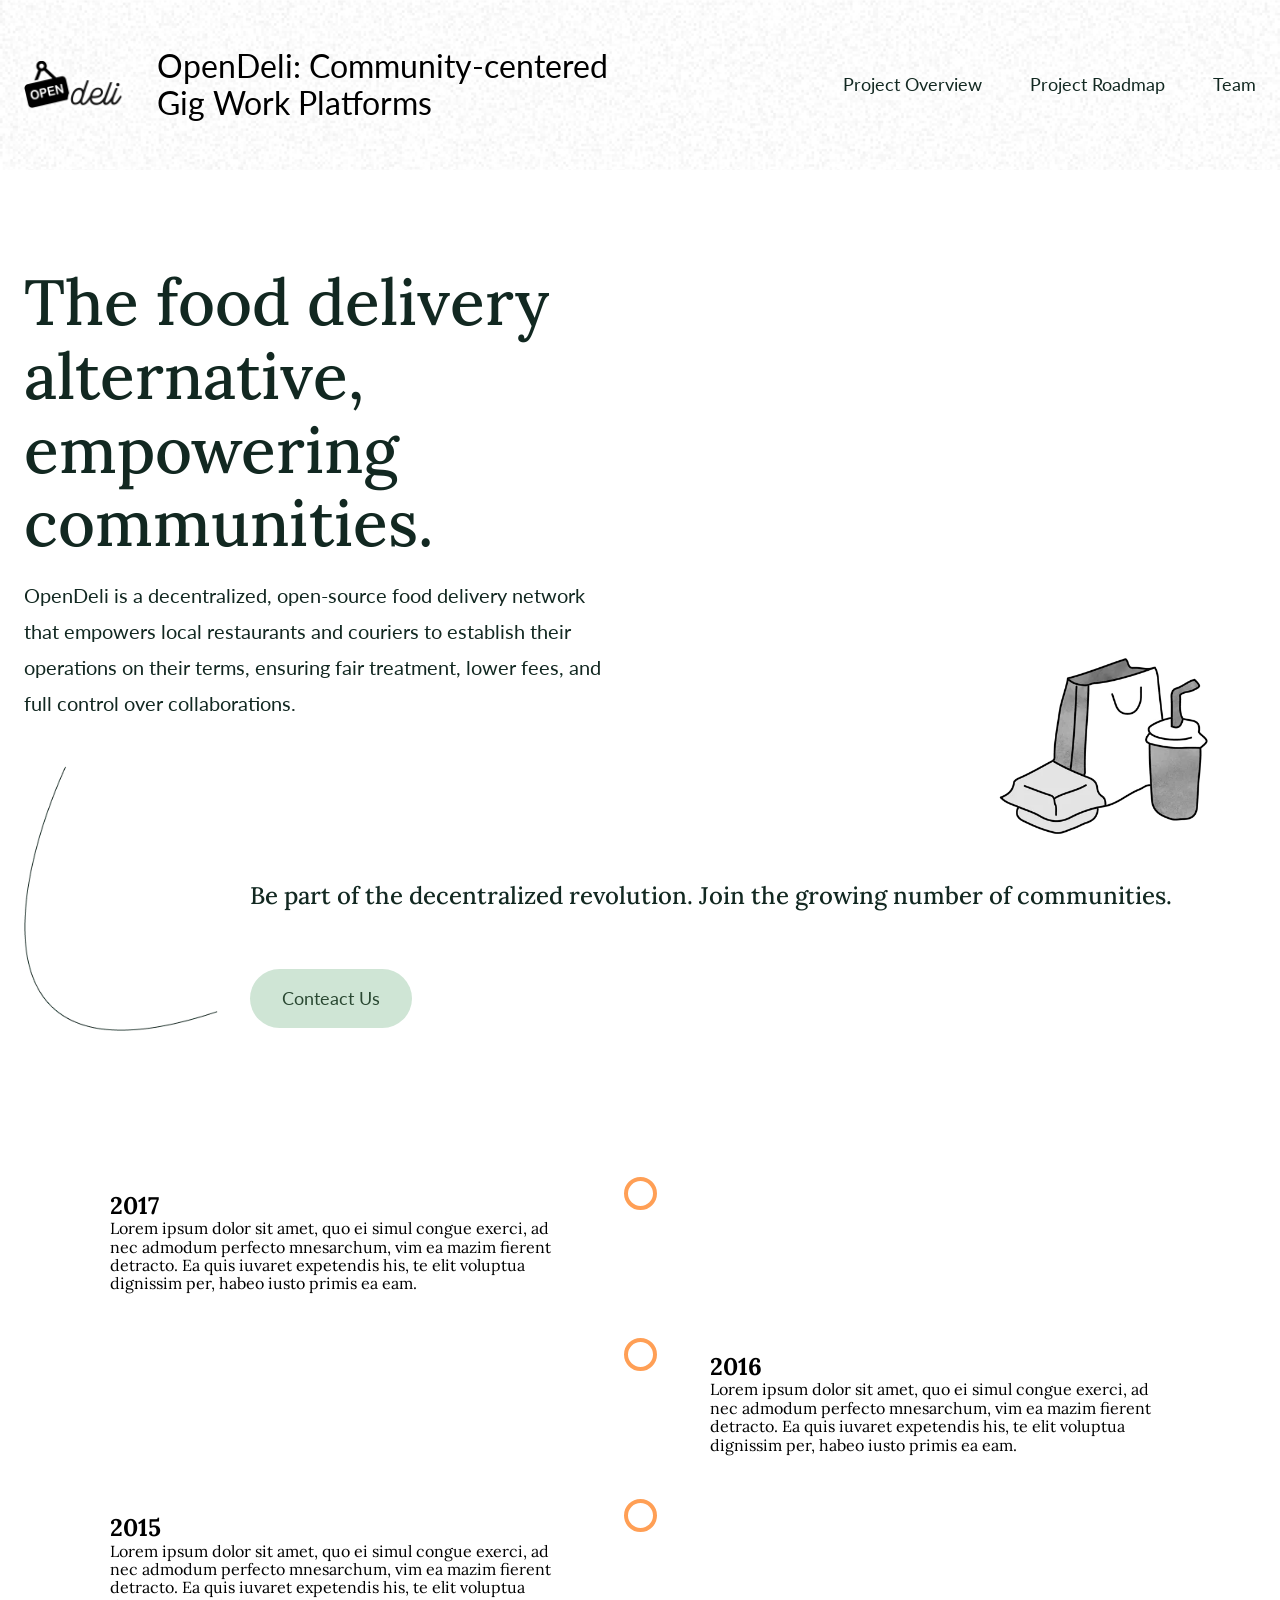
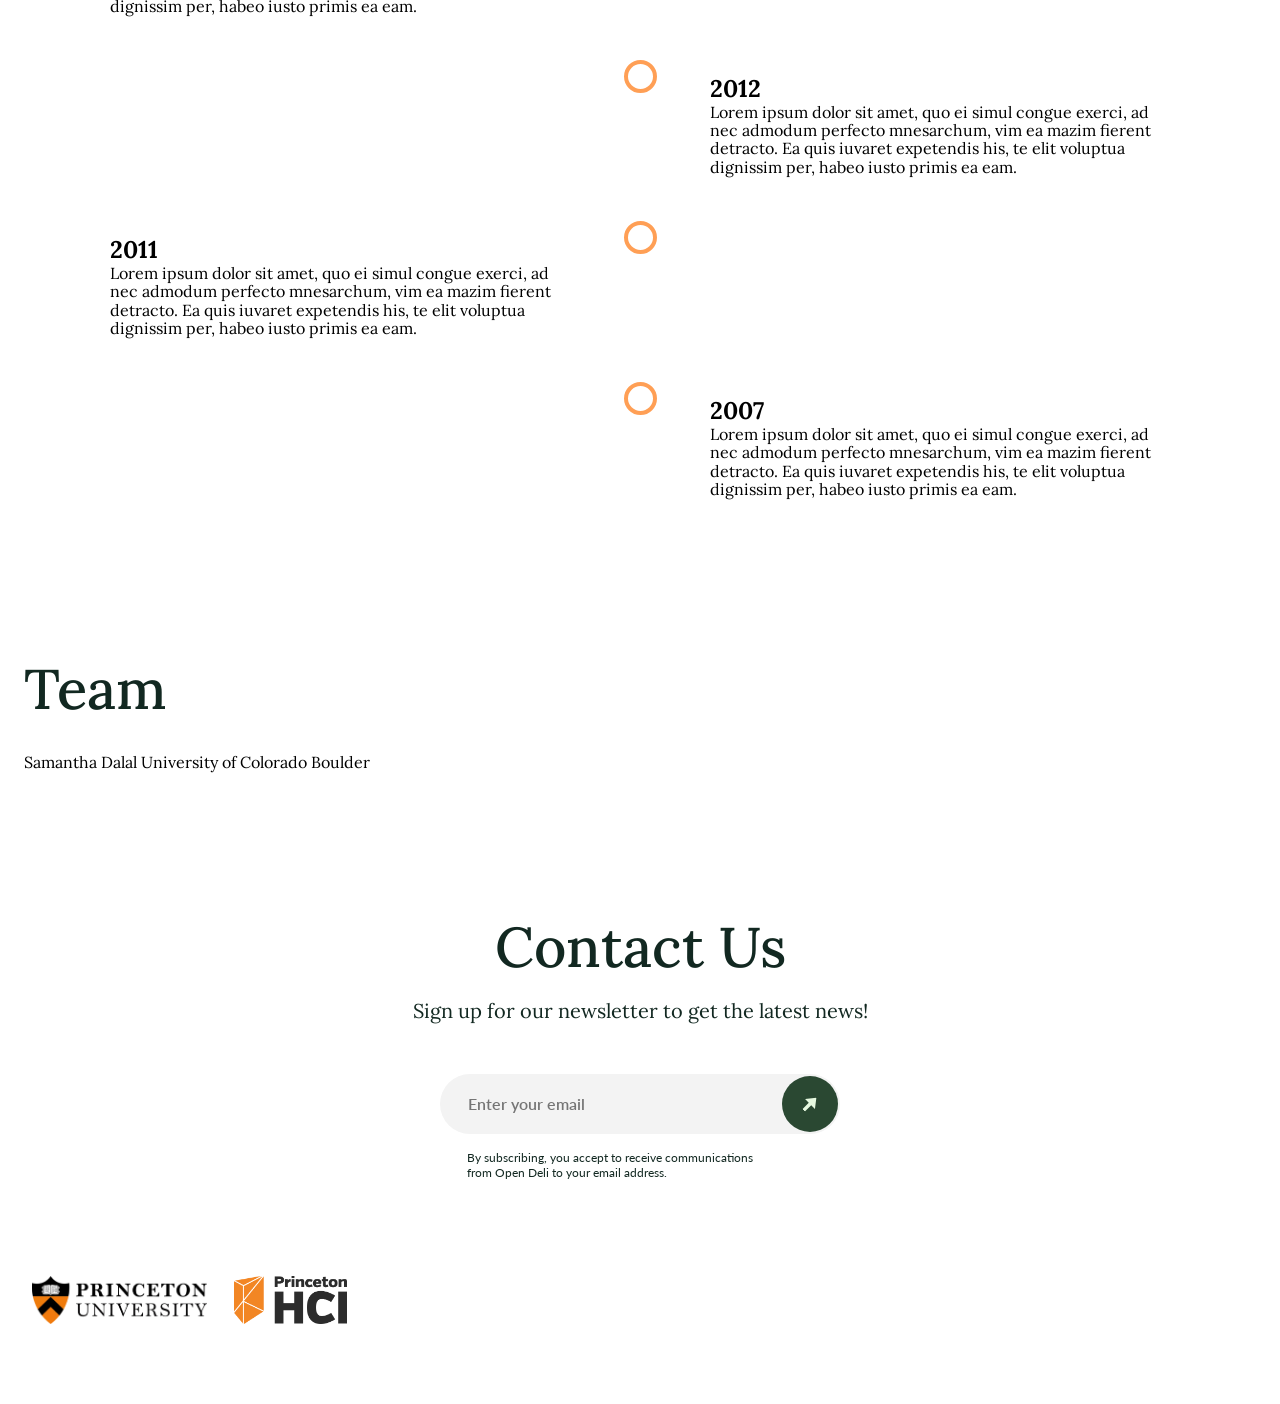
==== commit 07d1a463: "change timeline" ====
--- a/index.html
+++ b/index.html
@@ -236,190 +236,74 @@
           <span class="home-text13">Conteact Us</span>
         </a>
       </section>
-      <section id="Roadmap" class="home-services">
-        <h2 class="home-text20">Project RoadMap</h2>
-        <div class="home-roadmap cd-h-timeline js-cd-h-timeline margin-bottom-md cd-h-timeline--loaded">
-          <div class="cd-h-timeline__container timeline-container">
-            <div class="cd-h-timeline__dates">
-              <div class="cd-h-timeline__line">
-                <ol>
-                  <li><a href="#0" data-date="01/01/2024"
-                      class="cd-h-timeline__date cd-h-timeline__date--selected timeline-first">Understand</a></li>
-                  <li><a href="#0" data-date="01/02/2024"
-                      class="cd-h-timeline__date">&nbsp;&nbsp;&nbsp;&nbsp;&nbsp;Design&nbsp;&nbsp;&nbsp;&nbsp;</a>
-                  </li>
-                  <li><a href="#0" data-date="01/03/2024" class="cd-h-timeline__date">&nbsp;Implement&nbsp;</a></li>
-                  <li><a href="#0" data-date="01/04/2024"
-                      class="cd-h-timeline__date">&nbsp;&nbsp;&nbsp;&nbsp;Deploy&nbsp;&nbsp;&nbsp;&nbsp;&nbsp;</a>
-                  </li>
-                  <li><a href="#0" data-date="01/05/2024"
-                      class="cd-h-timeline__date">&nbsp;&nbsp;&nbsp;Research&nbsp;&nbsp;</a>
-                  </li>
-                </ol>
-                <span class="cd-h-timeline__filling-line" aria-hidden="true"></span>
-              </div>
-            </div>
-            <ul>
-              <li><a href="#0"
-                  class="text-replace cd-h-timeline__navigation cd-h-timeline__navigation--prev cd-h-timeline__navigation--inactive">Prev</a>
-              </li>
-              <li><a href="#0" class="text-replace cd-h-timeline__navigation cd-h-timeline__navigation--next">Next</a>
-              </li>
-            </ul>
-          </div>
-          <div class="cd-h-timeline__events">
-            <ol>
-              <li class="cd-h-timeline__event cd-h-timeline__event--selected text-component">
-                <div class="cd-h-timeline__event-content container">
-                  <h2 class="cd-h-timeline__event-title"><span class="highlight-word">Understand</span> the ecosystem of
-                    indie food delivery
-                    platforms</h2>
-                  <!-- <em class="cd-h-timeline__event-date">2021-2023</em> -->
-                  <p class="cd-h-timeline__event-description color-contrast-medium">
-                  <p class="paper-title">Understanding Human Intervention in the Platform Economy: A Case Study of an
-                    Indie Food Delivery
-                    Service. <br> </p>
-                  Samantha Dalal, Ngan Chiem, Nikoo Karbassi, Yuhan Liu, Andrés Monroy-Hernández <br>
-                  CHI 2023. <a class="paper-link" href="https://dl.acm.org/doi/abs/10.1145/3544548.3581517"
-                    target="_blank">Link</a>
-                  </p>
-                  <p class="paper-title">Mapping the Landscape of Independent Food Delivery Platforms in the United
-                    States.<br> </p>
-                  Yuhan Liu*, Amna Liaqat*, Owen Xingjian Zhang, Mariana Fernandez, Ankhitha Manjunatha, Alexander
-                  Yang, Orestis Papakyriakopoulos, Andrés Monroy-Hernández<br>
-                  CSCW 2024. <a class="paper-link" href="https://arxiv.org/pdf/2402.14159.pdf" target="_blank">Link</a>
-                  </p>
-
-                </div>
-              </li>
-              <li class="cd-h-timeline__event text-component">
-                <div class="cd-h-timeline__event-content container">
-                  <h2 class="cd-h-timeline__event-title"><span class="highlight-word">Design</span> the decentralized
-                    protocol
-                  </h2>
-                  <p class="cd-h-timeline__event-description color-contrast-medium">
-                    Designing an ActivityPub-like decentralized protocol for delivery.<br>
-                    <a class="paper-link" href="#0">Link</a>
-                  </p>
-                </div>
-              </li>
-              <li class="cd-h-timeline__event text-component">
-                <div class="cd-h-timeline__event-content container">
-                  <h2 class="cd-h-timeline__event-title"><span class="highlight-word">Implement</span> open source tech
-                  </h2>
-                  <div class="home-cards">
-                    <div class="home-row">
-                      <div id="Driver" class="home-container01">
-                        <div class="card-card card card-root-class-name">
-                          <img alt="image" src="public/playground_assets/courier.svg" class="card-image">
-                          <div class="card-header">
-                            <img alt="image" src="public/playground_assets/carprofile.svg" class="card-icon">
-                            <h3 class="card-heading"><span>Drivers</span></h3>
-                          </div>
-                          <p class="card-text">
-                            <span>
-                              OpenDeli gives drivers more freedom. Our decentralized,
-                              open-source software enables local businesses to cooperate
-                              in their best interests. What's more, our powerful system
-                              enables groups of drivers to become co-owners with
-                              companies, cooperatives and non-profit organizations.
-                            </span>
-                          </p>
-                          <p class="card-text1">
-                            <span>
-                              With OpenDeli, drivers can advocate for their rights at
-                              the local level. Local governments can also use our
-                              powerful software. Using OpenDeli, they can provide
-                              drivers with free services and ensure they receive fair
-                              pay.
-                            </span>
-                          </p>
-                        </div>
-                      </div>
-                      <div id="Restaurant" class="home-container02">
-                        <div class="card-card card card-root-class-name1">
-                          <img alt="image" src="public/playground_assets/restaurant.svg" class="card-image">
-                          <div class="card-header">
-                            <img alt="image" src="public/playground_assets/hamburger.svg" class="card-icon">
-                            <h3 class="card-heading"><span>Restaurants</span></h3>
-                          </div>
-                          <p class="card-text">
-                            <span>
-                              OpenDeli’s system gives restaurants more control. With
-                              OpenDeli, local restaurants can create their own company.
-                              This lets local eateries work together and act in their
-                              best interests.
-                            </span>
-                          </p>
-                          <p class="card-text1">
-                            <span>
-                              Our software gives power back to restaurants. They can
-                              break away from the major food delivery services that only
-                              want to extract. OpenDeli enables restaurants to work in a
-                              way that benefits them best. We also enable restaurants to
-                              create shared ownership of delivery services. This way,
-                              restaurants have more say at the table and can work
-                              together for each other’s best interests.
-                            </span>
-                          </p>
-                        </div>
-                      </div>
-                      <div id="Customers" class="home-container03">
-                        <div class="card-card card card-root-class-name2">
-                          <img alt="image" src="public/playground_assets/consumer.svg" class="card-image">
-                          <div class="card-header">
-                            <img alt="image" src="public/playground_assets/usersfour.svg" class="card-icon">
-                            <h3 class="card-heading"><span>Consumers</span></h3>
-                          </div>
-                          <p class="card-text">
-                            <span>
-                              Our software supports a decentralized future. With
-                              OpenDeli, customers support their communities with every
-                              order.
-                            </span>
-                          </p>
-                          <p class="card-text1">
-                            <span>
-                              OpenDeli’s software empowers local businesses to create
-                              value-driven choices for their customers. Whatever their
-                              food preferences, users can align their values with their
-                              orders. By using OpenDeli, people support their
-                              communities every time they buy.
-                            </span>
-                          </p>
-                        </div>
-                      </div>
-                    </div>
-                  </div>
-                </div>
-              </li>
-              <li class="cd-h-timeline__event text-component">
-                <div class="cd-h-timeline__event-content container">
-                  <h2 class="cd-h-timeline__event-title"><span class="highlight-word">Deploy</span> tech in real-world
-                    community through our Partners
-                  </h2>
-                  <p class="cd-h-timeline__event-description color-contrast-medium">
-                    Nosh is a committed partner on this project. We also are on their advisory board.<br>
-                    <a class="paper-link" href="https://www.noshdelivery.co/" target="_blank">Nosh Website</a>
-                  </p>
-                </div>
-              </li>
-              <li class="cd-h-timeline__event text-component">
-                <div class="cd-h-timeline__event-content container">
-                  <h2 class="cd-h-timeline__event-title"><span class="highlight-word">Research </span>on governance,
-                    marketplace, design and others
-                  </h2>
-                  <p class="cd-h-timeline__event-description color-contrast-medium">
-                    <a class="paper-link" href="#0">Example Students Projects</a>
-                  </p>
-                </div>
-              </li>
-            </ol>
-          </div>
+
+      <section class="home-services">
+        <div class="home-roadmap">
+          <div class="timeline">
+            <div class="container left">
+              <div class="content">
+                <h2>2017</h2>
+                <p>Lorem ipsum dolor sit amet, quo ei simul congue exerci, ad nec admodum perfecto mnesarchum, vim ea
+                  mazim fierent detracto. Ea quis iuvaret expetendis his, te elit voluptua dignissim per, habeo iusto
+                  primis ea eam.</p>
+              </div>
+            </div>
+            <div class="container right">
+              <div class="content">
+                <h2>2016</h2>
+                <p>Lorem ipsum dolor sit amet, quo ei simul congue exerci, ad nec admodum perfecto mnesarchum, vim ea
+                  mazim fierent detracto. Ea quis iuvaret expetendis his, te elit voluptua dignissim per, habeo iusto
+                  primis ea eam.</p>
+              </div>
+            </div>
+            <div class="container left">
+              <div class="content">
+                <h2>2015</h2>
+                <p>Lorem ipsum dolor sit amet, quo ei simul congue exerci, ad nec admodum perfecto mnesarchum, vim ea
+                  mazim fierent detracto. Ea quis iuvaret expetendis his, te elit voluptua dignissim per, habeo iusto
+                  primis ea eam.</p>
+              </div>
+            </div>
+            <div class="container right">
+              <div class="content">
+                <h2>2012</h2>
+                <p>Lorem ipsum dolor sit amet, quo ei simul congue exerci, ad nec admodum perfecto mnesarchum, vim ea
+                  mazim fierent detracto. Ea quis iuvaret expetendis his, te elit voluptua dignissim per, habeo iusto
+                  primis ea eam.</p>
+              </div>
+            </div>
+            <div class="container left">
+              <div class="content">
+                <h2>2011</h2>
+                <p>Lorem ipsum dolor sit amet, quo ei simul congue exerci, ad nec admodum perfecto mnesarchum, vim ea
+                  mazim fierent detracto. Ea quis iuvaret expetendis his, te elit voluptua dignissim per, habeo iusto
+                  primis ea eam.</p>
+              </div>
+            </div>
+            <div class="container right">
+              <div class="content">
+                <h2>2007</h2>
+                <p>Lorem ipsum dolor sit amet, quo ei simul congue exerci, ad nec admodum perfecto mnesarchum, vim ea
+                  mazim fierent detracto. Ea quis iuvaret expetendis his, te elit voluptua dignissim per, habeo iusto
+                  primis ea eam.</p>
+              </div>
+            </div>
+          </div>
+        </div>
       </section>
+
       <section id="Team" class="home-services">
         <h2 class="home-text20">Team</h2>
-        <div></div>
+        <div class="home-team">
+          <div class="home-teammate brand">
+            <img alt="image" src="public/teammate_yuhan-200h.png" loading="lazy" class="home-image04">
+            <a href="https://www.samantha-dalal.com/" target="_blank" rel="noreferrer noopener" class="home-link11">
+              Samantha Dalal
+            </a>
+            <a href="https://www.colorado.edu/" target="_blank" rel="noreferrer noopener" class="home-link12">
+              University of Colorado Boulder
+            </a>
+          </div>
       </section>
       <section class="home-newsletter" id="contactus">
         <div class="home-header1">
--- a/components/timeline.css
+++ b/components/timeline.css
@@ -1,383 +1,125 @@
-:root {
-    --cd-color-1: hsl(0, 0%, 22%);
-    --cd-color-1-h: 0;
-    --cd-color-1-s: 0%;
-    --cd-color-1-l: 22%;
-    --cd-color-2: hsl(136, 30%, 53%);
-    --cd-color-2-h: 136;
-    --cd-color-2-s: 30%;
-    --cd-color-2-l: 53%;
-    --cd-color-3: hsl(0, 0%, 97%);
-    --cd-color-3-h: 0;
-    --cd-color-3-s: 0%;
-    --cd-color-3-l: 97%;
-    --font-primary: 'lora';
-    --font-secondary: 'lato'
+.timeline {
+    position: relative;
+    max-width: 1200px;
+    margin: 0 auto;
 }
 
-ol,
-ul {
-    list-style: none
+/* The actual timeline (the vertical ruler) */
+.timeline::after {
+    content: '';
+    position: absolute;
+    width: 6px;
+    background-color: white;
+    top: 0;
+    bottom: 0;
+    left: 50%;
+    margin-left: -3px;
 }
 
-.timeline-container {
-    width: calc(100% - 1.25em);
-    width: calc(100% - 2*var(--component-padding));
-    margin-left: auto;
-    margin-right: auto
+/* Container around content */
+.container {
+    padding: 10px 40px;
+    position: relative;
+    background-color: inherit;
+    width: 50%;
 }
 
-
-.home-roadmap .cd-h-timeline {
-    opacity: 0;
-    transition: opacity 0.2s
+/* The circles on the timeline */
+.container::after {
+    content: '';
+    position: absolute;
+    width: 25px;
+    height: 25px;
+    right: -17px;
+    background-color: white;
+    border: 4px solid #FF9F55;
+    top: 15px;
+    border-radius: 50%;
+    z-index: 1;
 }
 
-.home-roadmap .cd-h-timeline--loaded {
-    opacity: 1
+/* Place the container to the left */
+.left {
+    left: 0;
 }
 
-.home-roadmap .cd-h-timeline__container {
-    position: relative;
-    height: 100px;
-    max-width: 1000px;
+/* Place the container to the right */
+.right {
+    left: 50%;
 }
 
-.home-roadmap .cd-h-timeline__dates {
-    position: relative;
-    height: 100%;
-    margin: 0 40px;
-    overflow: hidden
+/* Add arrows to the left container (pointing right) */
+.left::before {
+    content: " ";
+    height: 0;
+    position: absolute;
+    top: 22px;
+    width: 0;
+    z-index: 1;
+    right: 30px;
+    border: medium solid white;
+    border-width: 10px 0 10px 10px;
+    border-color: transparent transparent transparent white;
 }
 
-.home-roadmap .cd-h-timeline__dates::after,
-.home-roadmap .cd-h-timeline__dates::before {
-    content: '';
+/* Add arrows to the right container (pointing left) */
+.right::before {
+    content: " ";
+    height: 0;
     position: absolute;
-    z-index: 2;
-    top: 0;
-    height: 100%;
-    width: 20px
+    top: 22px;
+    width: 0;
+    z-index: 1;
+    left: 30px;
+    border: medium solid white;
+    border-width: 10px 10px 10px 0;
+    border-color: transparent white transparent transparent;
 }
 
-.home-roadmap .cd-h-timeline__dates::before {
-    left: 0;
-    /* background: linear-gradient(to right, hsl(0, 0%, 97%), hsla(0, 0%, 97%, 0));
-    background: linear-gradient(to right, var(--cd-color-3), hsla(var(--cd-color-3-h), var(--cd-color-3-s), var(--cd-color-3-l), 0)) */
+/* Fix the circle for containers on the right side */
+.right::after {
+    left: -16px;
 }
 
-.home-roadmap .cd-h-timeline__dates::after {
-    right: 0;
-    /* background: linear-gradient(to left, hsl(0, 0%, 97%), hsla(0, 0%, 97%, 0));
-    background: linear-gradient(to left, var(--cd-color-3), hsla(var(--cd-color-3-h), var(--cd-color-3-s), var(--cd-color-3-l), 0)) */
+/* The actual content */
+.content {
+    padding: 20px 30px;
+    background-color: white;
+    position: relative;
+    border-radius: 6px;
 }
 
-.home-roadmap .cd-h-timeline__line {
-    position: absolute;
-    z-index: 1;
-    left: 0;
-    top: 49px;
-    height: 2px;
-    background-color: hsl(0, 0%, 87.3%);
-    background-color: hsl(var(--cd-color-3-h), var(--cd-color-3-s), calc(var(--cd-color-3-l)*0.9));
-    transition: -webkit-transform 0.4s;
-    transition: transform 0.4s;
-    transition: transform 0.4s, -webkit-transform 0.4s
-}
+/* Media queries - Responsive timeline on screens less than 600px wide */
+@media screen and (max-width: 600px) {
 
-.home-roadmap .cd-h-timeline__filling-line {
-    position: absolute;
-    z-index: 1;
-    left: 0;
-    top: 0;
-    height: 100%;
-    width: 100%;
-    background-color: hsl(74, 93%, 32%);
-    background-color: var(--cd-color-2);
-    -webkit-transform: scaleX(0);
-    -ms-transform: scaleX(0);
-    transform: scaleX(0);
-    -webkit-transform-origin: left center;
-    -ms-transform-origin: left center;
-    transform-origin: left center;
-    transition: -webkit-transform 0.3s;
-    transition: transform 0.3s;
-    transition: transform 0.3s, -webkit-transform 0.3s
-}
-
-.home-roadmap .cd-h-timeline__date {
-    position: absolute;
-    bottom: 0;
-    z-index: 2;
-    text-align: center;
-    font-size: 1em;
-    padding-bottom: 1.75em;
-    color: hsl(0, 0%, 22%);
-    color: var(--cd-color-1);
-    -webkit-user-select: none;
-    -moz-user-select: none;
-    -ms-user-select: none;
-    user-select: none;
-    text-decoration: none
-}
-
-.home-roadmap .cd-h-timeline__date::after {
-    content: '';
-    position: absolute;
-    left: 50%;
-    -webkit-transform: translateX(-50%);
-    -ms-transform: translateX(-50%);
-    transform: translateX(-50%);
-    bottom: -5px;
-    height: 12px;
-    width: 12px;
-    border-radius: 50%;
-    border-width: 2px;
-    border-style: solid;
-    border-color: hsl(0, 0%, 87.3%);
-    border-color: hsl(var(--cd-color-3-h), var(--cd-color-3-s), calc(var(--cd-color-3-l)*0.9));
-    background-color: hsl(0, 0%, 97%);
-    background-color: var(--cd-color-3);
-    transition: background-color 0.3s, border-color .3s
-}
-
-.home-roadmap .cd-h-timeline__date:hover::after {
-    background-color: hsl(74, 93%, 32%);
-    background-color: var(--cd-color-2);
-    border-color: hsl(74, 93%, 32%);
-    border-color: var(--cd-color-2)
-}
-
-/* @media (min-width: 64rem) {
-    .home-roadmap .cd-h-timeline__date {
-        font-size: 0.7em
-    }
-} */
-
-.home-roadmap .cd-h-timeline__date--selected {
-    pointer-events: none
-}
-
-.home-roadmap .cd-h-timeline__date--selected::after {
-    background-color: hsl(74, 93%, 32%);
-    background-color: var(--cd-color-2);
-    border-color: hsl(74, 93%, 32%);
-    border-color: var(--cd-color-2)
-}
-
-.home-roadmap .cd-h-timeline__date--older-event::after {
-    border-color: hsl(74, 93%, 32%);
-    border-color: var(--cd-color-2)
-}
-
-.home-roadmap .cd-h-timeline__navigation {
-    position: absolute;
-    z-index: 1;
-    top: 50%;
-    -webkit-transform: translateY(-50%);
-    -ms-transform: translateY(-50%);
-    transform: translateY(-50%);
-    height: 34px;
-    width: 34px;
-    border-radius: 50%;
-    border-width: 2px;
-    border-style: solid;
-    border-color: hsl(0, 0%, 87.3%);
-    border-color: hsl(var(--cd-color-3-h), var(--cd-color-3-s), calc(var(--cd-color-3-l)*0.9));
-    transition: border-color 0.3s
-}
-
-.home-roadmap .cd-h-timeline__navigation::after {
-    content: '';
-    position: absolute;
-    height: 16px;
-    width: 16px;
-    top: 50%;
-    left: 50%;
-    -webkit-transform: translateX(-50%) translateY(-50%);
-    -ms-transform: translateX(-50%) translateY(-50%);
-    transform: translateX(-50%) translateY(-50%);
-    background: url(../public/playground_assets/cd-arrow.svg) no-repeat 0 0
-}
-
-.home-roadmap .cd-h-timeline__navigation:hover {
-    border-color: hsl(74, 93%, 32%);
-    border-color: var(--cd-color-2)
-}
-
-.home-roadmap .cd-h-timeline__navigation--prev {
-    left: 0;
-    -webkit-transform: translateY(-50%) rotate(180deg);
-    -ms-transform: translateY(-50%) rotate(180deg);
-    transform: translateY(-50%) rotate(180deg)
-}
-
-.home-roadmap .cd-h-timeline__navigation--next {
-    right: 0
-}
-
-.home-roadmap .cd-h-timeline__navigation--inactive {
-    cursor: not-allowed
-}
-
-.home-roadmap .cd-h-timeline__navigation--inactive::after {
-    background-position: 0 -16px
-}
-
-.home-roadmap .cd-h-timeline__navigation--inactive:hover {
-    border-color: hsl(0, 0%, 87.3%);
-    border-color: hsl(var(--cd-color-3-h), var(--cd-color-3-s), calc(var(--cd-color-3-l)*0.9))
-}
-
-.home-roadmap .cd-h-timeline__events {
-    position: relative;
-    width: 100%;
-    overflow: hidden;
-    /* transition: height .4s */
-}
-
-.home-roadmap .cd-h-timeline__event {
-    position: absolute;
-    z-index: 1;
-    width: 100%;
-    left: 0;
-    top: 0;
-    -webkit-transform: translateX(-100%);
-    -ms-transform: translateX(-100%);
-    transform: translateX(-100%);
-    padding: 1px 5%;
-    opacity: 0;
-    -webkit-animation-duration: 0.4s;
-    animation-duration: 0.4s;
-    -webkit-animation-timing-function: ease-in-out;
-    animation-timing-function: ease-in-out
-}
-
-.home-roadmap .cd-h-timeline__event--selected {
-    position: relative;
-    z-index: 2;
-    opacity: 1;
-    -webkit-transform: translateX(0);
-    -ms-transform: translateX(0);
-    transform: translateX(0)
-}
-
-.home-roadmap .cd-h-timeline__event--enter-right,
-.home-roadmap .cd-h-timeline__event--leave-right {
-    -webkit-animation-name: cd-enter-right;
-    animation-name: cd-enter-right
-}
-
-.home-roadmap .cd-h-timeline__event--enter-left,
-.home-roadmap .cd-h-timeline__event--leave-left {
-    -webkit-animation-name: cd-enter-left;
-    animation-name: cd-enter-left
-}
-
-.home-roadmap .cd-h-timeline__event--leave-right,
-.home-roadmap .cd-h-timeline__event--leave-left {
-    animation-direction: reverse
-}
-
-.home-roadmap .cd-h-timeline__event-content {
-    max-width: 1280px
-}
-
-.home-roadmap .cd-h-timeline__event-title {
-    color: hsl(0, 0%, 22%);
-    color: var(--cd-color-1);
-    font-family: 'Playfair Display', serif;
-    font-family: var(--font-secondary);
-    font-weight: 700;
-    font-size: 2em;
-}
-
-.home-roadmap .cd-h-timeline__event-date {
-    display: block;
-    font-style: italic;
-    margin: 0.5em auto;
-    margin: var(--space-xs) auto
-}
-
-.home-roadmap .cd-h-timeline__event-date::before {
-    content: '- '
-}
-
-.text-replace {
-    overflow: hidden;
-    color: transparent;
-    text-indent: 100%;
-    white-space: nowrap
-}
-
-.home-roadmap .cd-h-timeline__navigation {
-    display: none;
-}
-
-@media(max-width: 991px) {
-    .home-roadmap .cd-h-timeline__navigation {
-        display: block;
-    }
-}
-
-
-@-webkit-keyframes cd-enter-right {
-    0% {
-        opacity: 0;
-        -webkit-transform: translateX(100%);
-        transform: translateX(100%)
+    /* Place the timelime to the left */
+    .timeline::after {
+        left: 31px;
     }
 
-    100% {
-        opacity: 1;
-        -webkit-transform: translateX(0%);
-        transform: translateX(0%)
-    }
-}
-
-@keyframes cd-enter-right {
-    0% {
-        opacity: 0;
-        -webkit-transform: translateX(100%);
-        transform: translateX(100%)
+    /* Full-width containers */
+    .container {
+        width: 100%;
+        padding-left: 70px;
+        padding-right: 25px;
     }
 
-    100% {
-        opacity: 1;
-        -webkit-transform: translateX(0%);
-        transform: translateX(0%)
-    }
-}
-
-@-webkit-keyframes cd-enter-left {
-    0% {
-        opacity: 0;
-        -webkit-transform: translateX(-100%);
-        transform: translateX(-100%)
+    /* Make sure that all arrows are pointing leftwards */
+    .container::before {
+        left: 60px;
+        border: medium solid white;
+        border-width: 10px 10px 10px 0;
+        border-color: transparent white transparent transparent;
     }
 
-    100% {
-        opacity: 1;
-        -webkit-transform: translateX(0%);
-        transform: translateX(0%)
-    }
-}
-
-@keyframes cd-enter-left {
-    0% {
-        opacity: 0;
-        -webkit-transform: translateX(-100%);
-        transform: translateX(-100%)
+    /* Make sure all circles are at the same spot */
+    .left::after,
+    .right::after {
+        left: 15px;
     }
 
-    100% {
-        opacity: 1;
-        -webkit-transform: translateX(0%);
-        transform: translateX(0%)
+    /* Make all right containers behave like the left ones */
+    .right {
+        left: 0%;
     }
-}
-
-/* :not(.home-roadmap) .cd-h-timeline__dates,
-:not(.home-roadmap) .cd-h-timeline__navigation {
-    display: none;
-} */+}
--- a/home.css
+++ b/home.css
@@ -1814,4 +1814,12 @@
   color: var(--dl-color-green-500);
   font-family: lato;
   font-size: 1.2em;
+}
+
+.home-team {
+  display: flex;
+  width: 100%;
+  columns: auto;
+  align-items: flex-start;
+  flex-direction: row;
 }
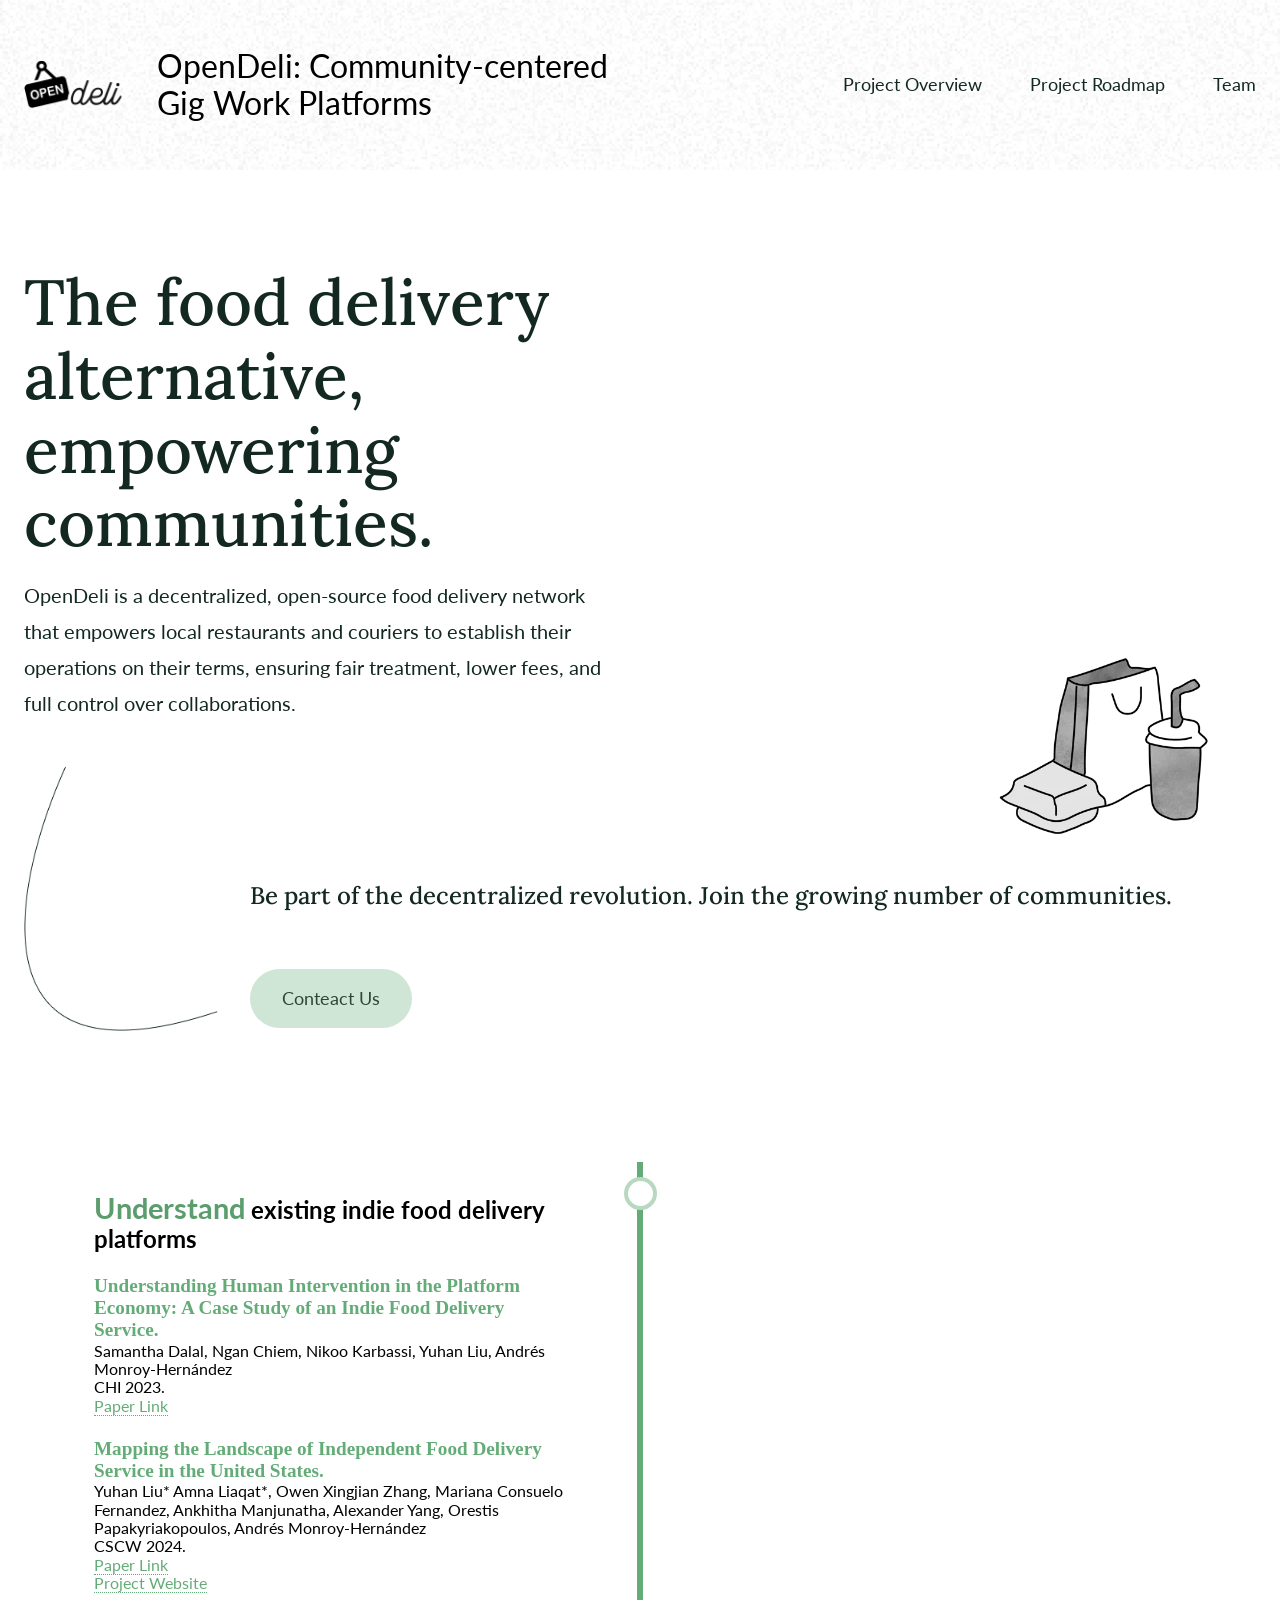
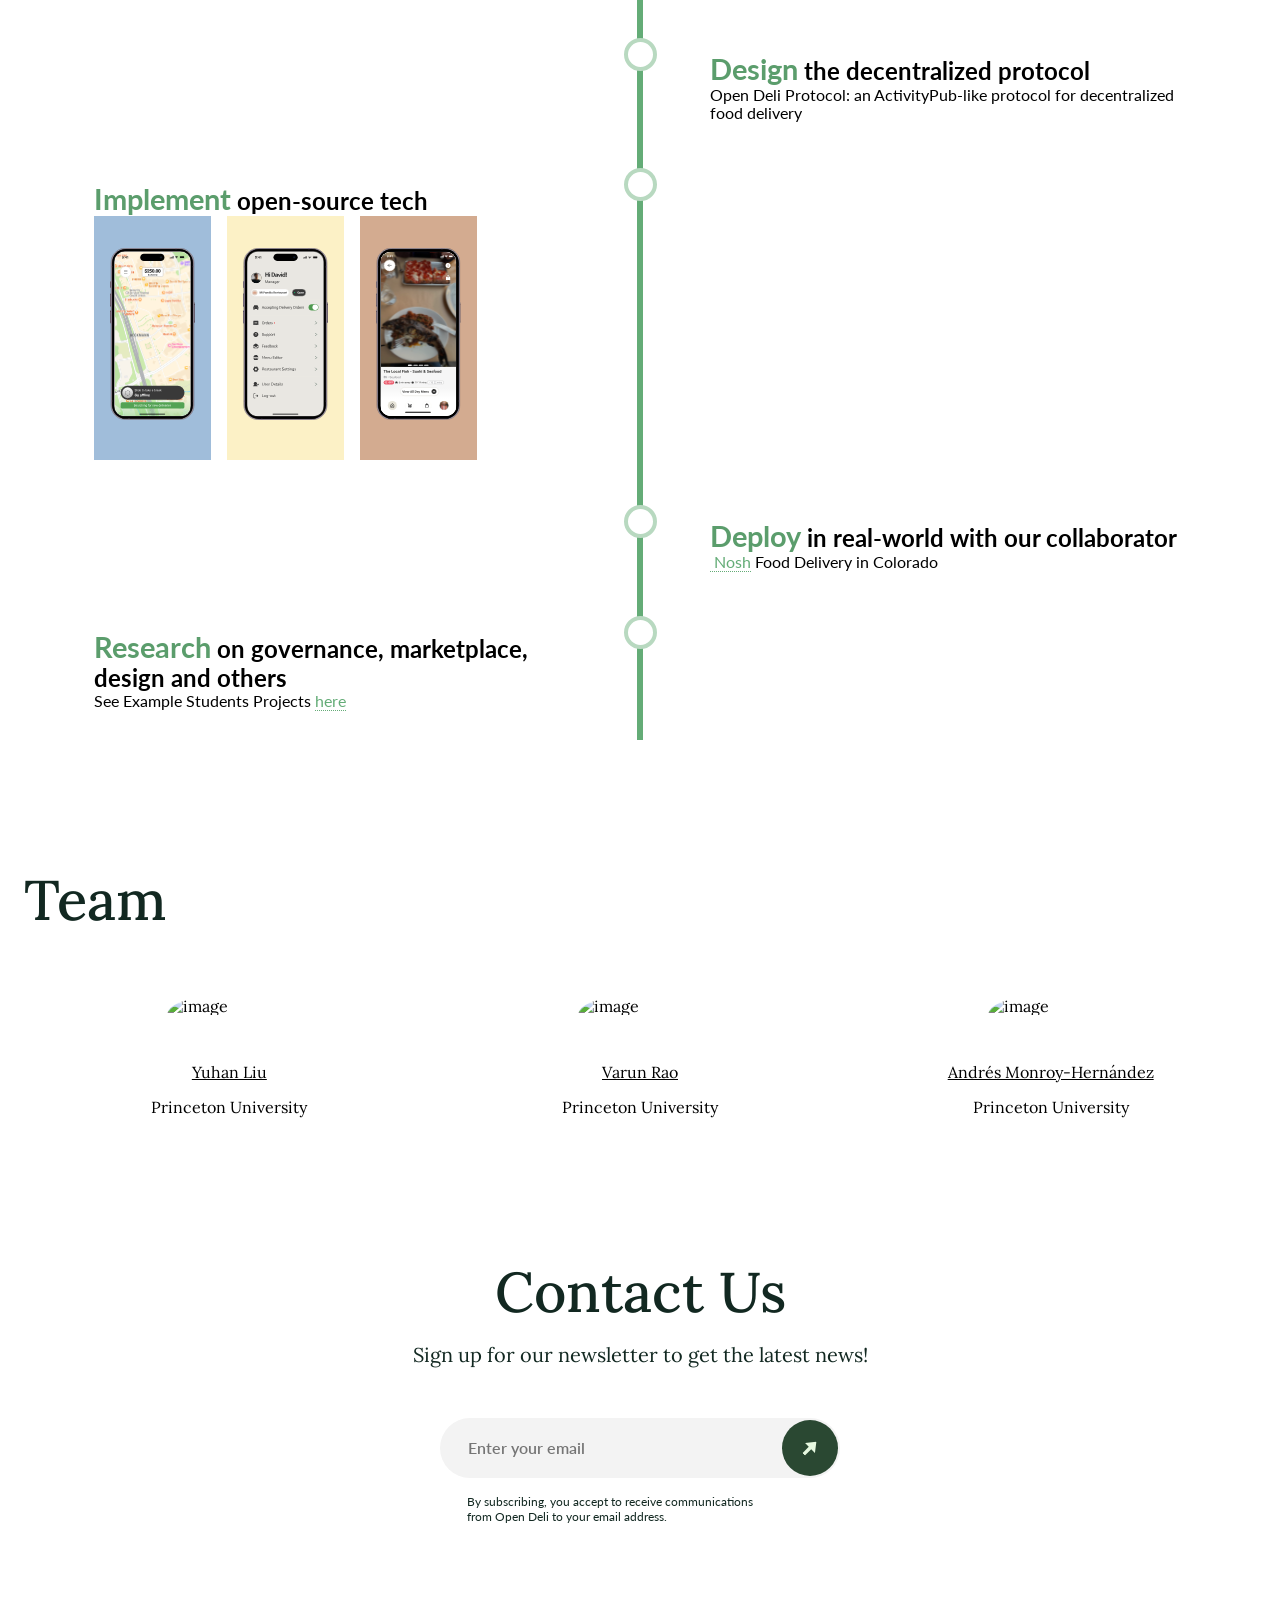
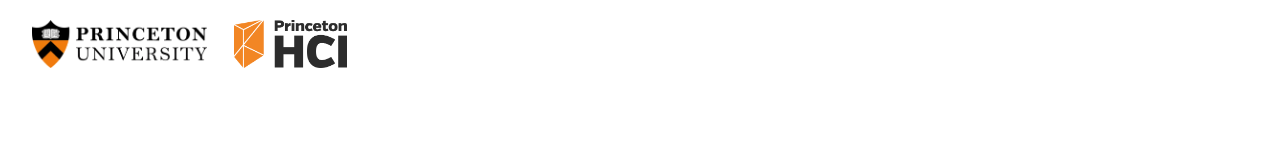
==== commit 2855e14d: "commit" ====
--- a/index.html
+++ b/index.html
@@ -242,50 +242,88 @@
           <div class="timeline">
             <div class="container left">
               <div class="content">
-                <h2>2017</h2>
-                <p>Lorem ipsum dolor sit amet, quo ei simul congue exerci, ad nec admodum perfecto mnesarchum, vim ea
-                  mazim fierent detracto. Ea quis iuvaret expetendis his, te elit voluptua dignissim per, habeo iusto
-                  primis ea eam.</p>
+                <h2><span class="highlight-word">Understand</span> existing indie food delivery platforms
+                </h2>
+                <div class="paper-block">
+                  <p class="paper-title">Understanding Human Intervention in the Platform Economy: A Case Study of an
+                    Indie Food Delivery Service.</p>
+                  <p>Samantha Dalal, Ngan Chiem, Nikoo Karbassi, Yuhan Liu, Andrés Monroy-Hernández
+                  </p>
+                  <p>CHI 2023. </p>
+                  <a class="paper-link" href="https://dl.acm.org/doi/abs/10.1145/3544548.3581517" target="_blank">
+                    Paper Link</a>
+                </div>
+                <div class="paper-block">
+                  <p class="paper-title">
+                    Mapping the Landscape of Independent Food Delivery Service in the United
+                    States.</p>
+                  <p>Yuhan Liu* Amna Liaqat*, Owen Xingjian Zhang, Mariana Consuelo Fernandez, Ankhitha Manjunatha,
+                    Alexander Yang, Orestis Papakyriakopoulos, Andrés Monroy-Hernández
+                  </p>
+                  <p>CSCW 2024.
+                  </p>
+                  <a class="paper-link" href="https://arxiv.org/pdf/2402.14159.pdf" target="_blank">
+                    Paper Link</a><br>
+                  <a class="paper-link" href="landscape-indie.html">Project Website</a>
+                </div>
               </div>
             </div>
             <div class="container right">
               <div class="content">
-                <h2>2016</h2>
-                <p>Lorem ipsum dolor sit amet, quo ei simul congue exerci, ad nec admodum perfecto mnesarchum, vim ea
-                  mazim fierent detracto. Ea quis iuvaret expetendis his, te elit voluptua dignissim per, habeo iusto
-                  primis ea eam.</p>
+                <h2><span class="highlight-word">Design</span> the decentralized protocol</h2>
+                <p>Open Deli Protocol: an ActivityPub-like protocol for decentralized food delivery</p>
               </div>
             </div>
             <div class="container left">
               <div class="content">
-                <h2>2015</h2>
-                <p>Lorem ipsum dolor sit amet, quo ei simul congue exerci, ad nec admodum perfecto mnesarchum, vim ea
-                  mazim fierent detracto. Ea quis iuvaret expetendis his, te elit voluptua dignissim per, habeo iusto
-                  primis ea eam.</p>
+                <h2><span class="highlight-word">Implement</span> open-source tech</h2>
+                <div class="home-cards">
+                  <div class="home-row">
+                    <div id="Driver" class="home-container01">
+                      <div class="card-card card card-root-class-name">
+                        <img alt="image" src="public/playground_assets/courier.svg" class="card-image" />
+                        <!-- <div class="card-header">
+                          <img alt="image" src="public/playground_assets/carprofile.svg" class="card-icon" />
+                          <h3 class="card-heading"><span>Drivers</span></h3>
+                        </div> -->
+                      </div>
+                    </div>
+                    <div id="Restaurant" class="home-container02">
+                      <div class="card-card card card-root-class-name1">
+                        <img alt="image" src="public/playground_assets/restaurant.svg" class="card-image" />
+                        <!-- <div class="card-header">
+                          <img alt="image" src="public/playground_assets/hamburger.svg" class="card-icon" />
+                          <h3 class="card-heading"><span>Restaurants</span></h3>
+                        </div> -->
+                      </div>
+                    </div>
+                    <div id="Customers" class="home-container03">
+                      <div class="card-card card card-root-class-name2">
+                        <img alt="image" src="public/playground_assets/consumer.svg" class="card-image" />
+                        <!-- <div class="card-header">
+                          <img alt="image" src="public/playground_assets/usersfour.svg" class="card-icon" />
+                          <h3 class="card-heading"><span>Consumers</span></h3>
+                        </div> -->
+                      </div>
+                    </div>
+                  </div>
+                </div>
               </div>
             </div>
             <div class="container right">
               <div class="content">
-                <h2>2012</h2>
-                <p>Lorem ipsum dolor sit amet, quo ei simul congue exerci, ad nec admodum perfecto mnesarchum, vim ea
-                  mazim fierent detracto. Ea quis iuvaret expetendis his, te elit voluptua dignissim per, habeo iusto
-                  primis ea eam.</p>
+                <h2><span class="highlight-word">Deploy</span> in real-world with our collaborator
+                </h2>
+                <p><a class="paper-link" href="https://noshdelivery.co" target="_blank"> &nbsp;Nosh</a> Food Delivery in
+                  Colorado
+                </p>
               </div>
             </div>
             <div class="container left">
               <div class="content">
-                <h2>2011</h2>
-                <p>Lorem ipsum dolor sit amet, quo ei simul congue exerci, ad nec admodum perfecto mnesarchum, vim ea
-                  mazim fierent detracto. Ea quis iuvaret expetendis his, te elit voluptua dignissim per, habeo iusto
-                  primis ea eam.</p>
-              </div>
-            </div>
-            <div class="container right">
-              <div class="content">
-                <h2>2007</h2>
-                <p>Lorem ipsum dolor sit amet, quo ei simul congue exerci, ad nec admodum perfecto mnesarchum, vim ea
-                  mazim fierent detracto. Ea quis iuvaret expetendis his, te elit voluptua dignissim per, habeo iusto
-                  primis ea eam.</p>
+                <h2><span class="highlight-word">Research</span> on governance, marketplace, design and others
+                </h2>
+                <p>See Example Students Projects <a class="paper-link" href="#0">here</a></p>
               </div>
             </div>
           </div>
@@ -295,15 +333,40 @@
       <section id="Team" class="home-services">
         <h2 class="home-text20">Team</h2>
         <div class="home-team">
-          <div class="home-teammate brand">
-            <img alt="image" src="public/teammate_yuhan-200h.png" loading="lazy" class="home-image04">
-            <a href="https://www.samantha-dalal.com/" target="_blank" rel="noreferrer noopener" class="home-link11">
-              Samantha Dalal
-            </a>
-            <a href="https://www.colorado.edu/" target="_blank" rel="noreferrer noopener" class="home-link12">
-              University of Colorado Boulder
-            </a>
-          </div>
+          <div class="team-card">
+            <img alt="image"
+              src="https://i0.wp.com/hci.princeton.edu/wp-content/uploads/sites/459/2024/03/79DE3C13-24A9-4E7A-9AF4-BB2ABC733886_4_5005_c-e1709327461914.jpeg?resize=150%2C150&ssl=1"
+              loading="lazy" class="team-image card-image">
+            <a href="https://liuyuhan1997.github.io/" target="_blank" rel="noreferrer noopener" class="home-link11">
+              Yuhan Liu
+            </a>
+            <a href="https://www.princeton.edu/" target="_blank" rel="noreferrer noopener" class="home-link12">
+              Princeton University
+            </a>
+          </div>
+          <div class="team-card">
+            <img alt="image"
+              src="https://i0.wp.com/hci.princeton.edu/wp-content/uploads/sites/459/2024/03/VarunRao.jpeg?resize=150%2C150&ssl=1"
+              loading="lazy" class="team-image card-image">
+            <a href="https://citp.princeton.edu/citp-people/varun-rao/" target="_blank" rel="noreferrer noopener"
+              class="home-link11">
+              Varun Rao
+            </a>
+            <a href="https://www.princeton.edu/" target="_blank" rel="noreferrer noopener" class="home-link12">
+              Princeton University
+            </a>
+          </div>
+          <div class="team-card">
+            <img alt="image" src="https://wao.cs.princeton.edu/public/teammate_andres-200h.png" loading="lazy"
+              class="team-image card-image">
+            <a href="https://www.andresmh.com/" target="_blank" rel="noreferrer noopener" class="home-link11">
+              Andrés Monroy-Hernández
+            </a>
+            <a href="https://www.princeton.edu/" target="_blank" rel="noreferrer noopener" class="home-link12">
+              Princeton University
+            </a>
+          </div>
+
       </section>
       <section class="home-newsletter" id="contactus">
         <div class="home-header1">
@@ -372,9 +435,6 @@
     </div>
   </div>
   <script data-section-id="navbar" src="https://unpkg.com/@teleporthq/teleport-custom-scripts"></script>
-  <script src="components/js/util.js"></script>
-  <script src="components/js/swipe.js"></script>
-  <script src="components/js/timeline.js"></script>
 
 </body>
 
--- a/style.css
+++ b/style.css
@@ -47,6 +47,7 @@
   --dl-space-space-threeunits: 48px;
   --dl-space-space-oneandhalfunits: 24px;
 }
+
 .button {
   color: rgb(18, 40, 33);
   cursor: pointer;
@@ -61,6 +62,7 @@
   padding-bottom: var(--dl-space-space-unit);
   background-color: rgba(230, 249, 224, 1);
 }
+
 .button:hover {
   opacity: 0.5;
 }
@@ -74,6 +76,7 @@
   border-radius: 4px;
   background-color: var(--dl-color-paperblack-white);
 }
+
 .list {
   width: 100%;
   margin: 1em 0px 1em 0px;
@@ -82,13 +85,16 @@
   list-style-type: none;
   list-style-position: outside;
 }
+
 .list-item {
   display: list-item;
 }
+
 .teleport-show {
   display: flex !important;
   transform: translateY(0%) !important;
 }
+
 .switch {
   cursor: pointer;
   font-size: 24px;
@@ -99,25 +105,29 @@
   padding-bottom: var(--dl-space-space-oneandhalfunits);
   border-bottom-width: 1px;
 }
+
 .switch:hover {
   opacity: 0.5;
 }
+
 .switch-active {
   border-color: #000000;
 }
+
 .card {
   gap: var(--dl-space-space-unit);
   flex: 1;
   display: flex;
   align-items: flex-start;
-  padding-top: var(--dl-space-space-fiveunits);
-  padding-left: var(--dl-space-space-oneandhalfunits);
-  padding-right: var(--dl-space-space-oneandhalfunits);
+  padding-top: var(--dl-space-space-twounits);
+  padding-left: var(--dl-space-space-unit);
+  padding-right: var(--dl-space-space-unit);
   flex-direction: column;
-  padding-bottom: var(--dl-space-space-threeunits);
+  padding-bottom: var(--dl-space-space-halfunit);
   justify-content: flex-start;
   background-color: #E6F9E0;
 }
+
 .link {
   color: rgb(18, 40, 33);
   width: 100%;
@@ -128,9 +138,11 @@
   font-family: Lato;
   line-height: 36px;
 }
+
 .link:hover {
   color: rgba(18, 40, 33, 0.5);
 }
+
 .quote {
   gap: 56px;
   width: 100%;
@@ -139,9 +151,11 @@
   flex-direction: column;
   justify-content: center;
 }
+
 .active-quote {
   display: flex;
 }
+
 .partner-container {
   width: 160px;
   height: 160px;
@@ -155,15 +169,18 @@
   flex-direction: column;
   justify-content: center;
 }
+
 .partner-container:hover {
   filter: none;
   border-color: var(--dl-color-green-500);
   background-color: var(--dl-color-paperblack-white);
 }
+
 .partner-image {
   height: 40px;
   object-fit: cover;
 }
+
 .Content {
   font-size: 16px;
   font-family: Lora;
@@ -177,12 +194,13 @@
   .switch {
     padding-bottom: var(--dl-space-space-halfunit);
   }
+
   .partner-container {
     width: 60px;
     height: 60px;
   }
+
   .partner-image {
     height: 15px;
   }
-}
-
+}
--- a/components/timeline.css
+++ b/components/timeline.css
@@ -1,6 +1,6 @@
 .timeline {
     position: relative;
-    max-width: 1200px;
+    /* max-width: 1200px; */
     margin: 0 auto;
 }
 
@@ -9,7 +9,7 @@
     content: '';
     position: absolute;
     width: 6px;
-    background-color: white;
+    background-color: #64ac77ff;
     top: 0;
     bottom: 0;
     left: 50%;
@@ -32,7 +32,7 @@
     height: 25px;
     right: -17px;
     background-color: white;
-    border: 4px solid #FF9F55;
+    border: 4px solid #b8d9c0ff;
     top: 15px;
     border-radius: 50%;
     z-index: 1;
--- a/home.css
+++ b/home.css
@@ -3,7 +3,7 @@
 }
 
 .card-image {
-  width: var(--dl-size-size-xxlarge);
+  width: 85px;
   height: auto;
   align-self: center;
   object-fit: cover;
@@ -719,7 +719,7 @@
 }
 
 .home-row {
-  gap: var(--dl-space-space-twounits);
+  gap: var(--dl-space-space-unit);
   display: flex;
   align-items: stretch;
 }
@@ -1310,6 +1310,12 @@
   line-height: 15px;
 }
 
+@media(max-width: 1200px) {
+  .home-cards {
+    flex-direction: column;
+  }
+}
+
 @media(max-width: 991px) {
   .home-navbar-interactive {
     padding-left: var(--dl-space-space-oneandhalfunits);
@@ -1811,15 +1817,54 @@
 }
 
 .home-roadmap .highlight-word {
-  color: var(--dl-color-green-500);
+  color: var(--dl-color-green-600);
   font-family: lato;
   font-size: 1.2em;
 }
 
+.home-roadmap {
+  font-family: lato;
+}
+
 .home-team {
   display: flex;
   width: 100%;
   columns: auto;
   align-items: flex-start;
   flex-direction: row;
+}
+
+.content .home-cards {
+  box-sizing: border-box;
+  /* Include padding and border in the element's size */
+}
+
+.team-image {
+  border-radius: 50%;
+  width: 125px;
+}
+
+.team-card {
+  gap: var(--dl-space-space-unit);
+  flex: 1;
+  display: flex;
+  align-items: center;
+  padding-top: var(--dl-space-space-twounits);
+  padding-left: var(--dl-space-space-unit);
+  padding-right: var(--dl-space-space-unit);
+  flex-direction: column;
+  padding-bottom: var(--dl-space-space-halfunits);
+  justify-content: flex-start;
+}
+
+.home-link11 {
+  text-decoration: underline;
+}
+
+.home-team {
+  width: 100%;
+  columns: auto;
+  display: flex;
+  align-items: flex-start;
+  flex-direction: row;
 }
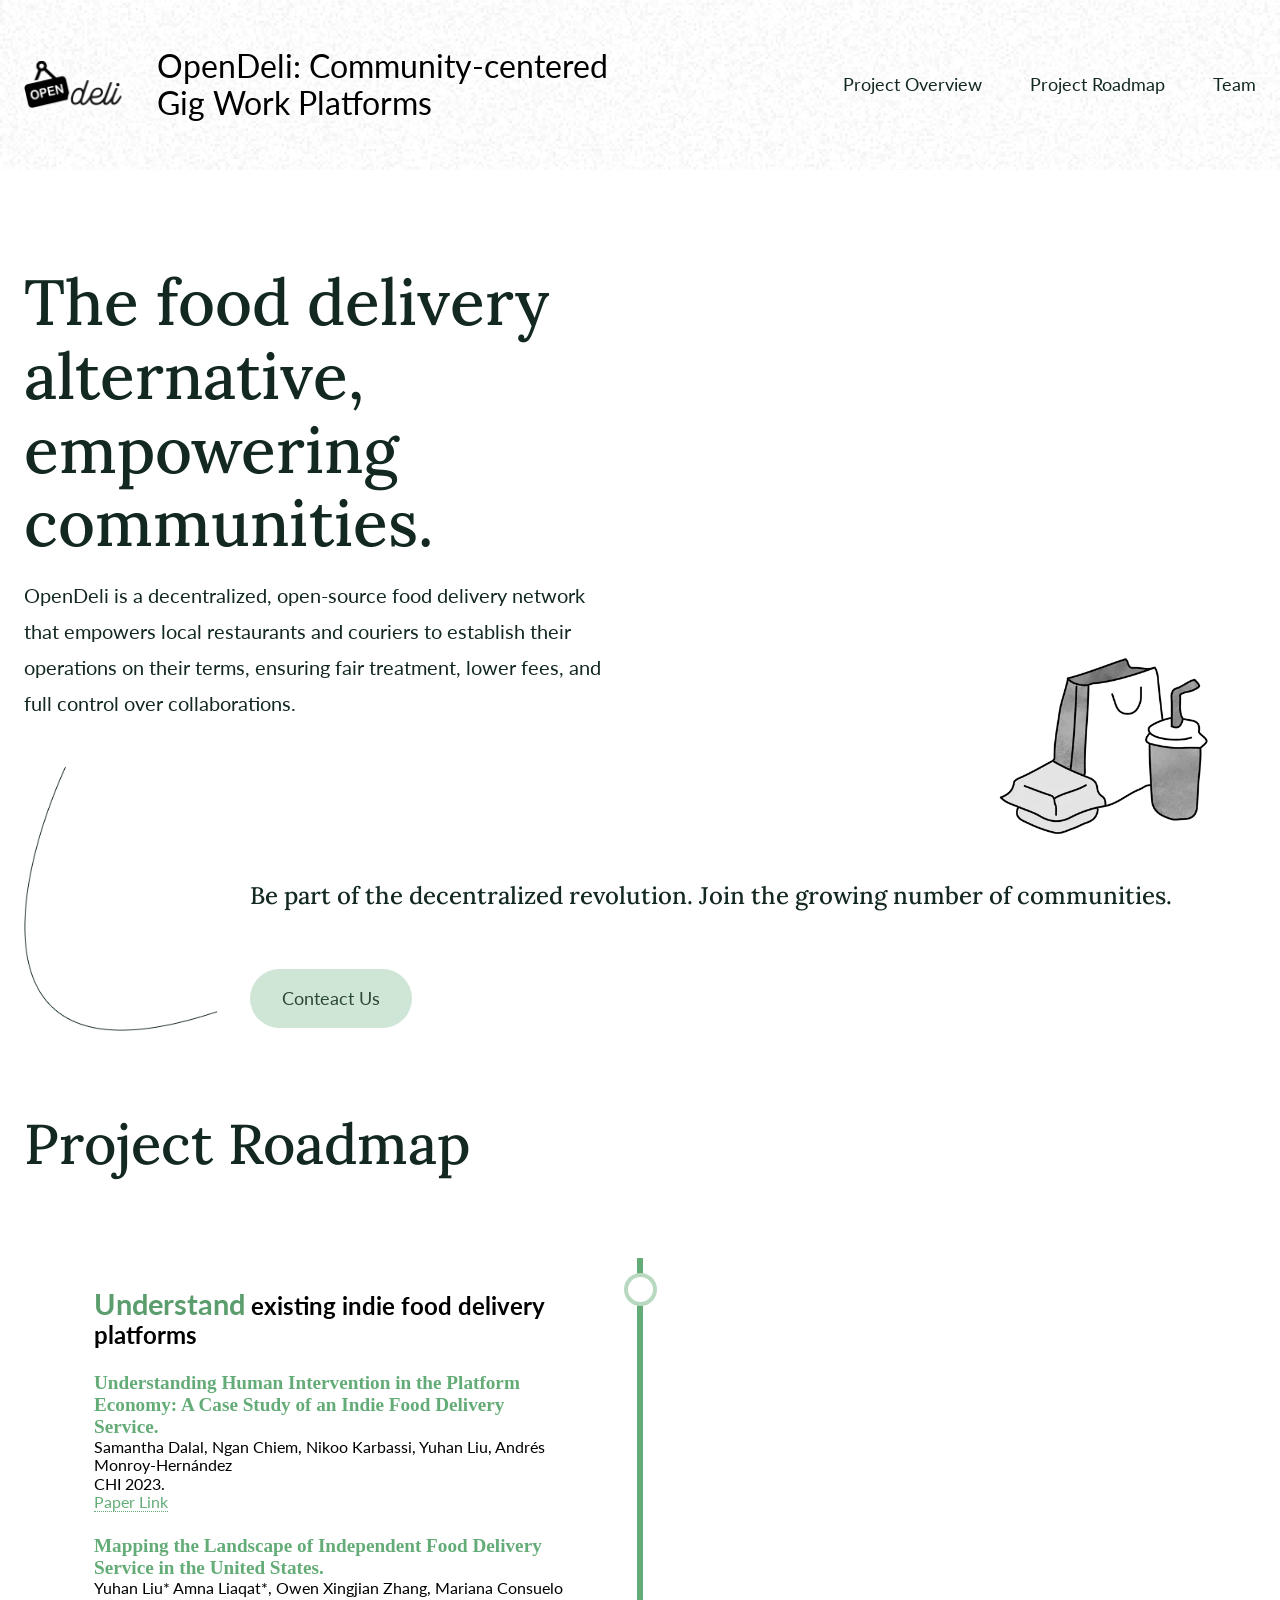
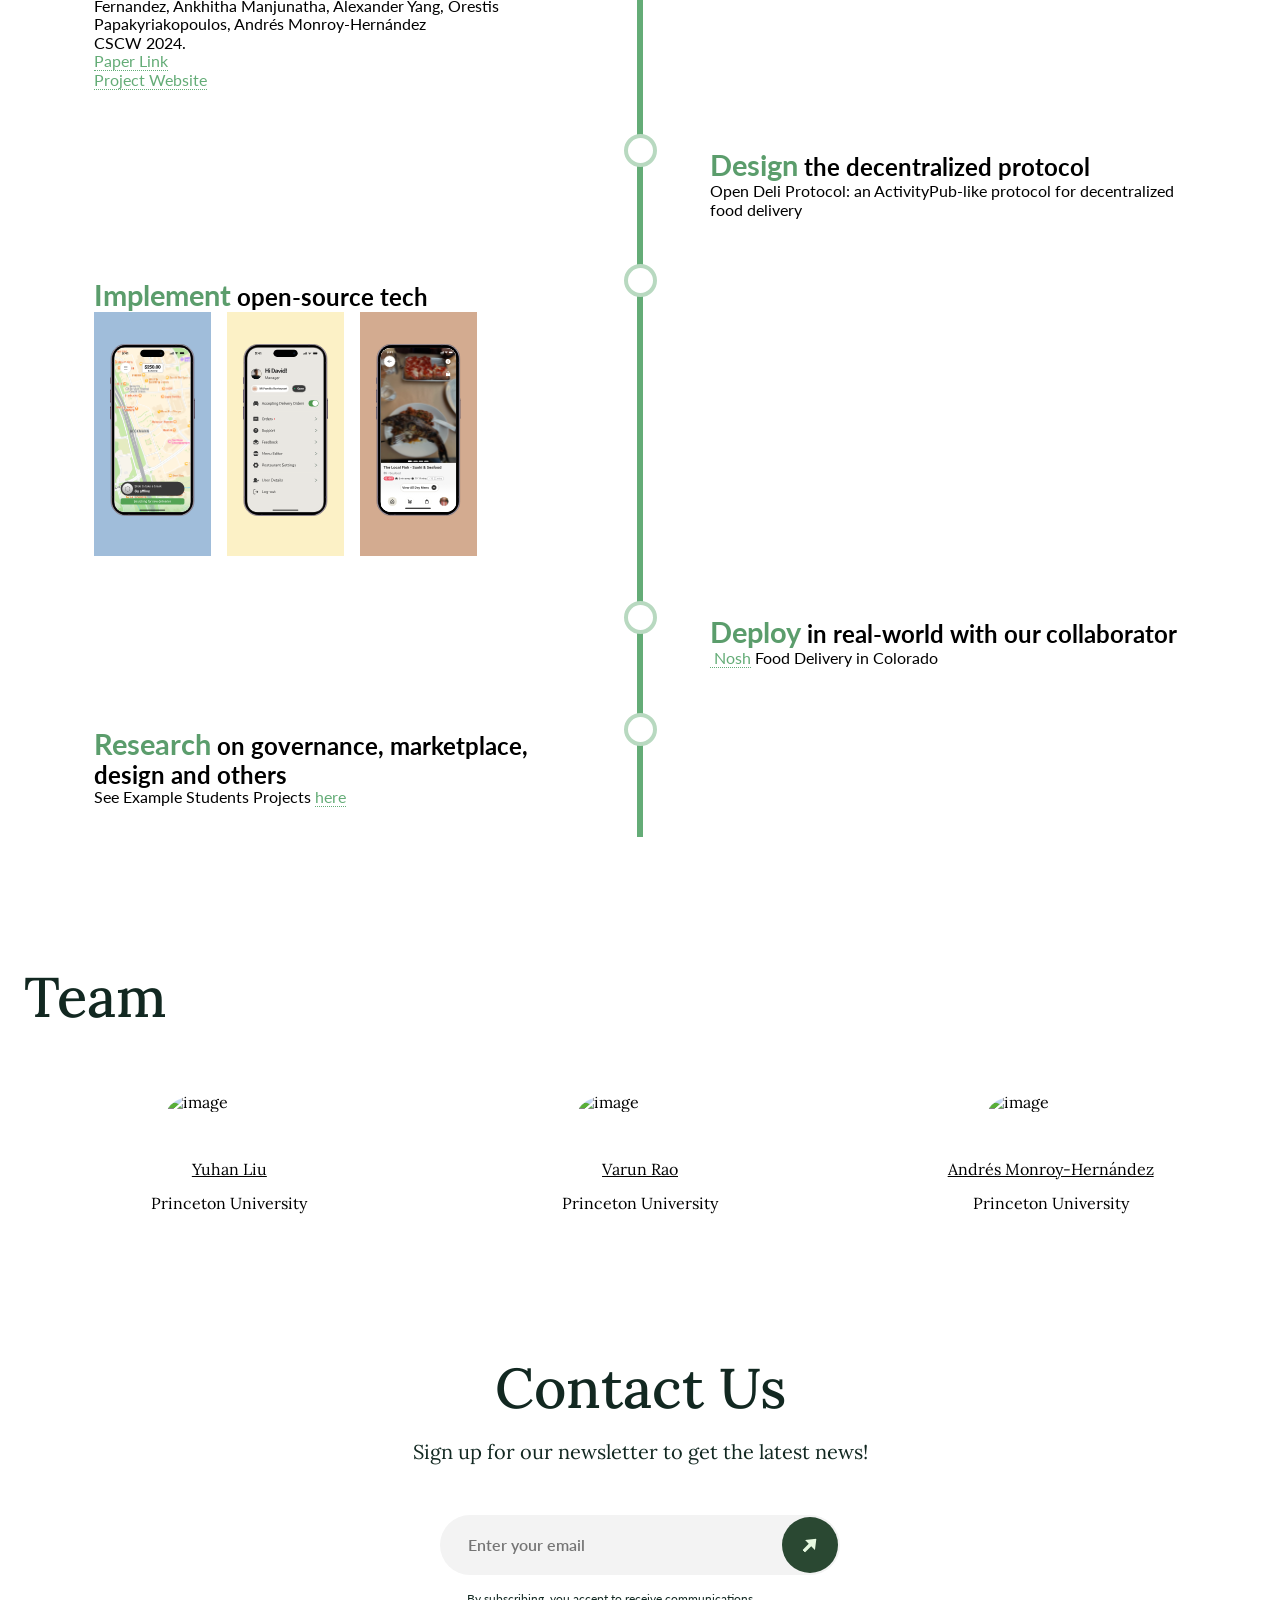
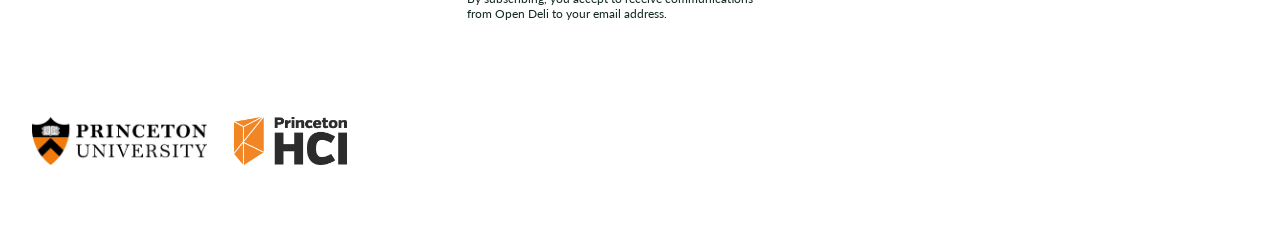
==== commit 43d83846: "update href" ====
--- a/index.html
+++ b/index.html
@@ -237,7 +237,8 @@
         </a>
       </section>
 
-      <section class="home-services">
+      <section class="home-services" id="Roadmap">
+        <span class="home-text20" id="Findings">Project Roadmap </span>
         <div class="home-roadmap">
           <div class="timeline">
             <div class="container left">
--- a/home.css
+++ b/home.css
@@ -1832,6 +1832,7 @@
   columns: auto;
   align-items: flex-start;
   flex-direction: row;
+  flex-wrap: wrap;
 }
 
 .content .home-cards {
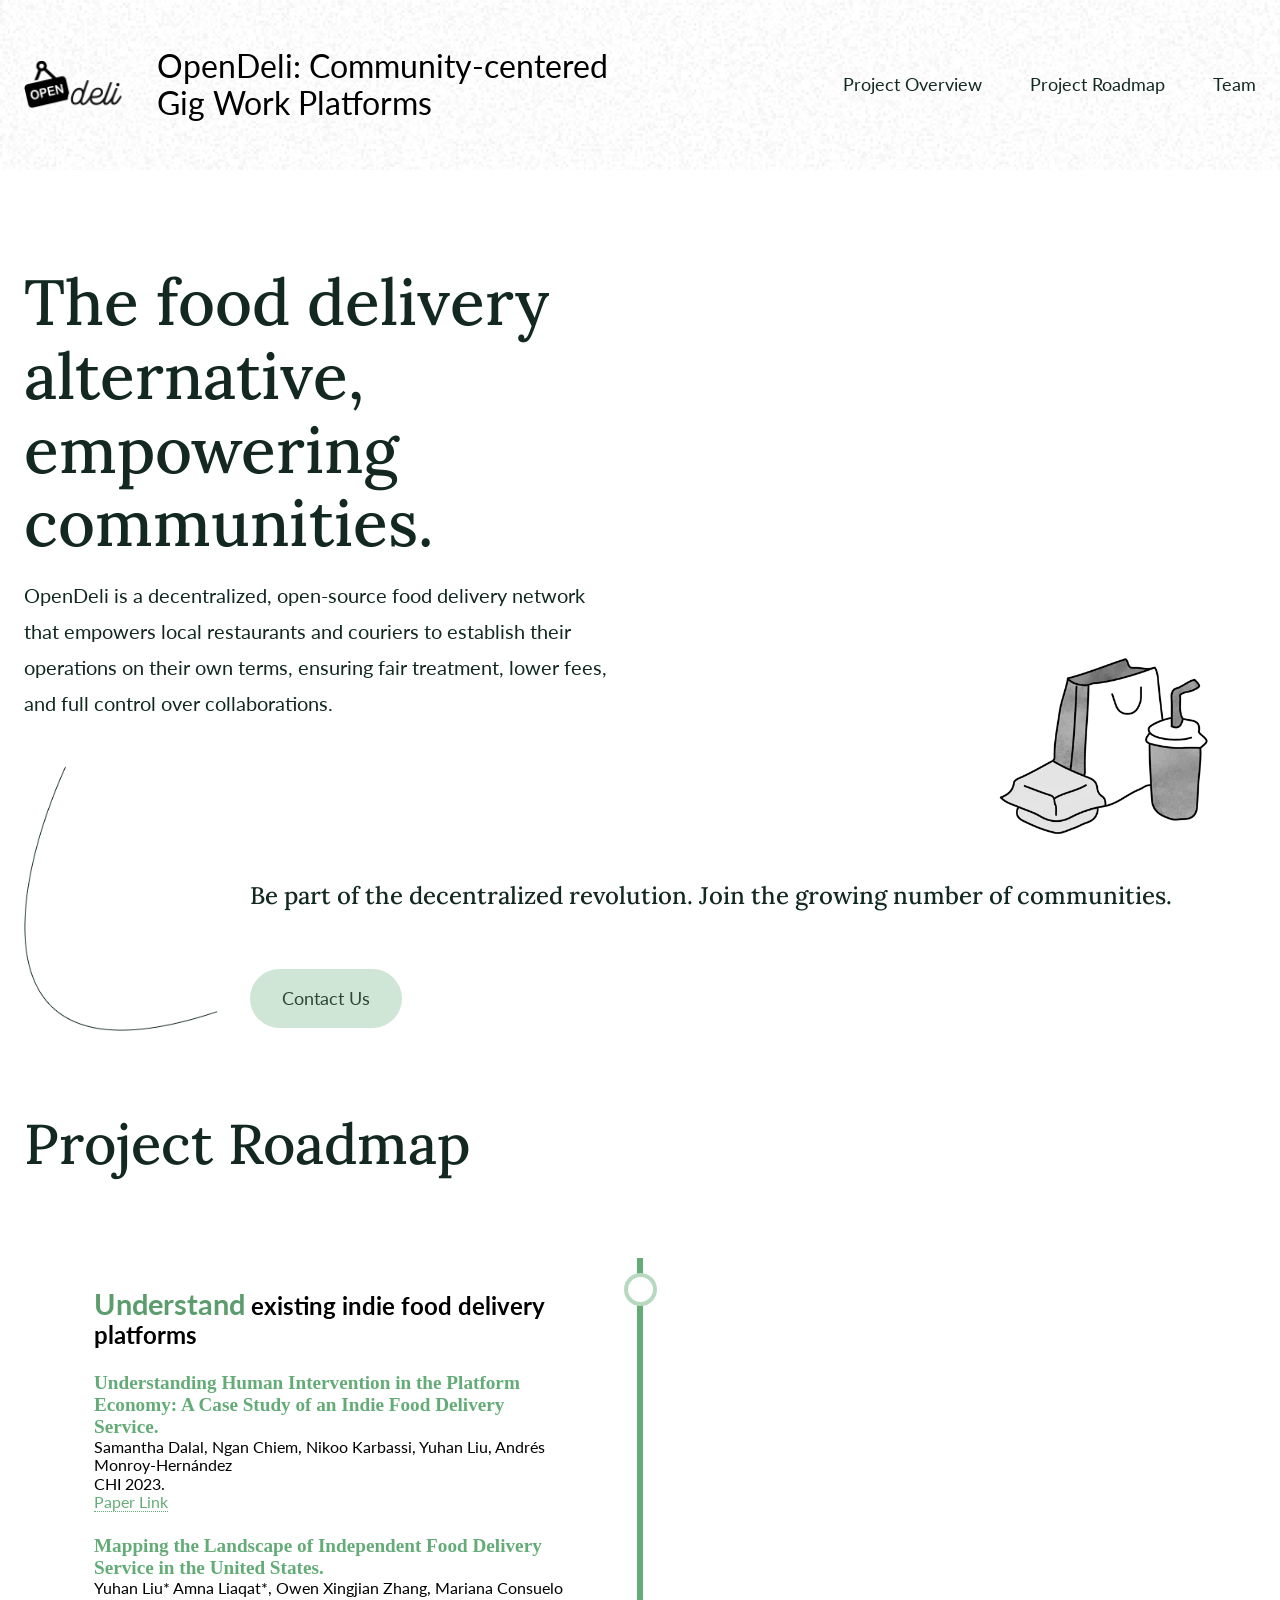
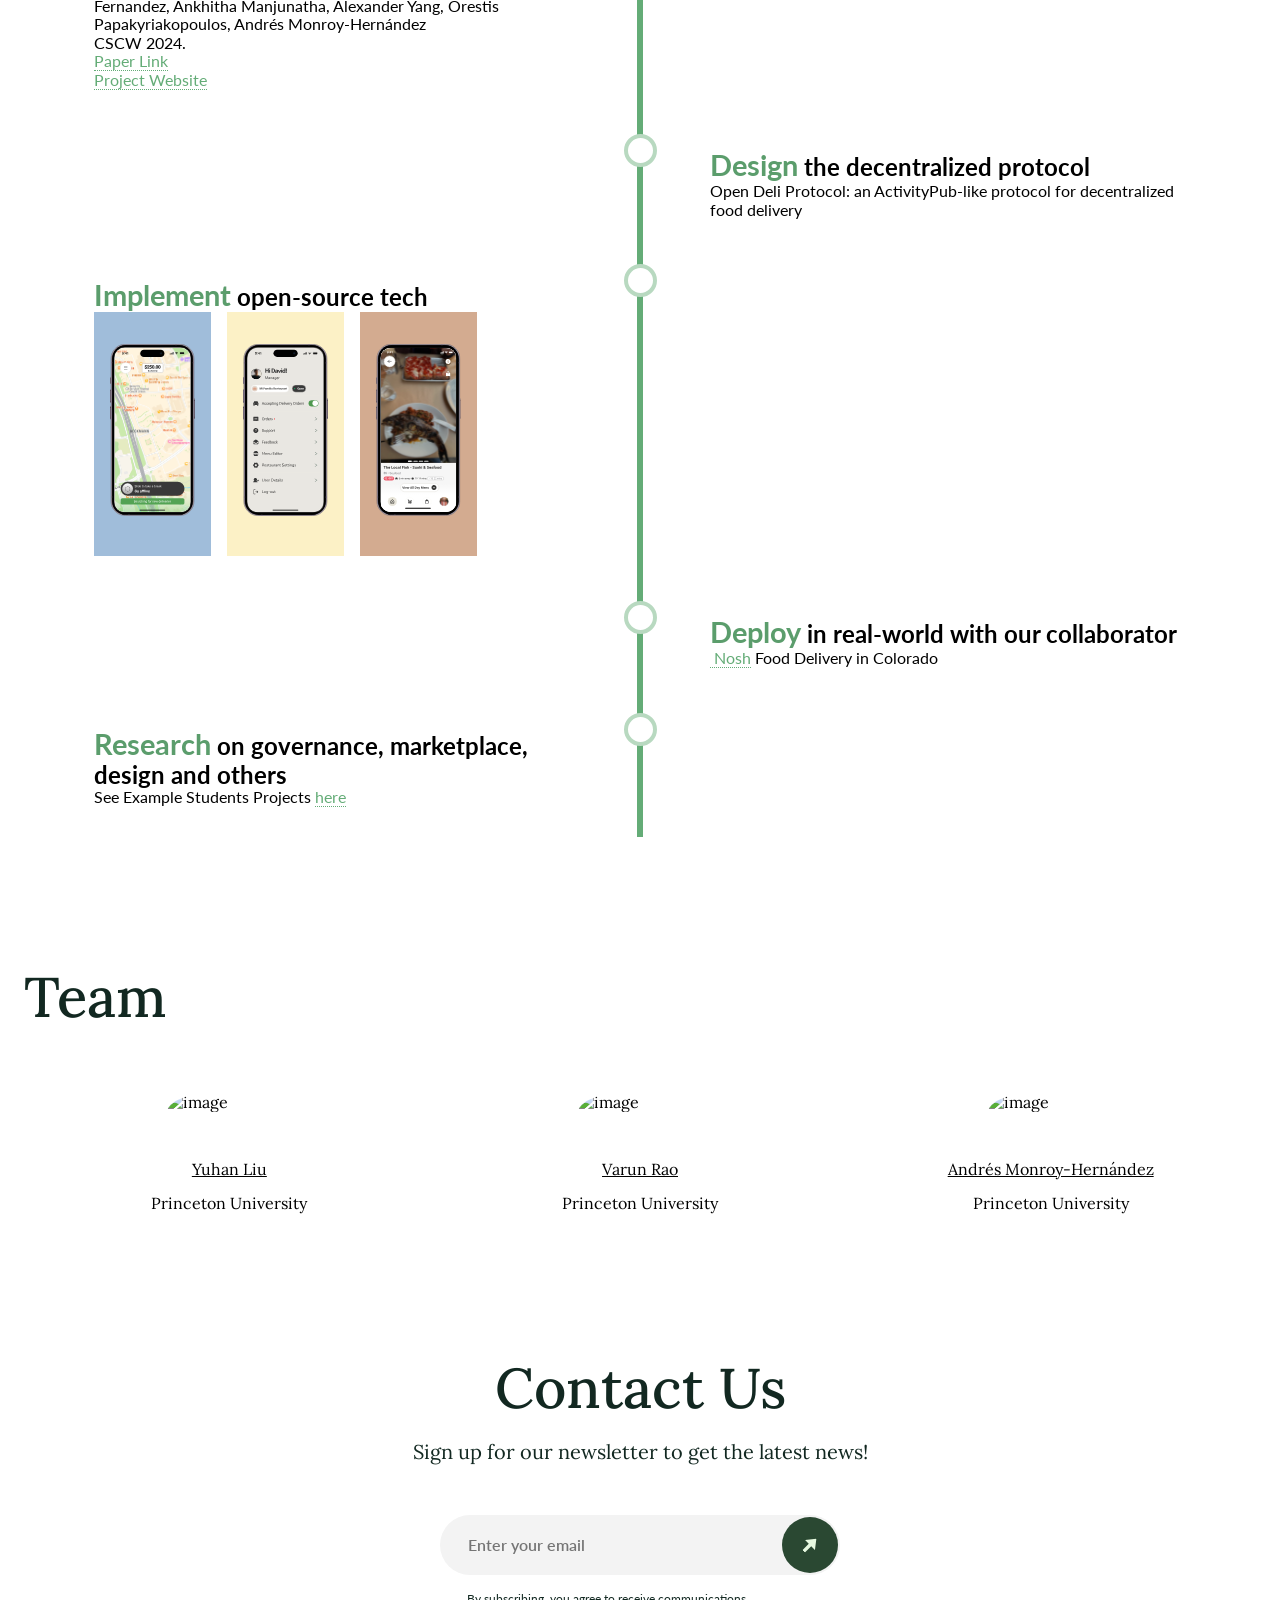
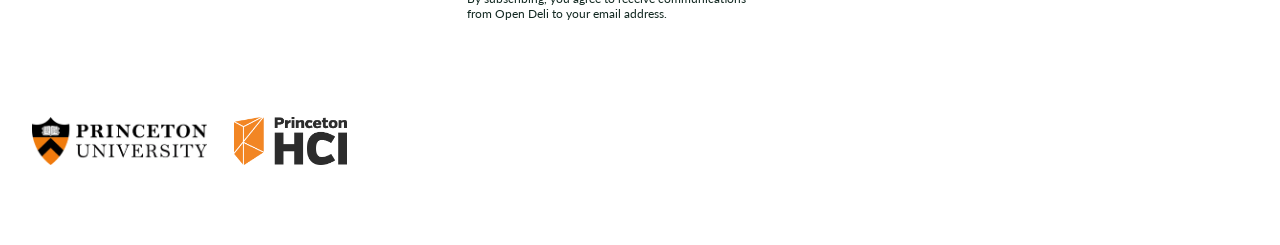
==== commit 552f673d: "fixed typo" ====
--- a/index.html
+++ b/index.html
@@ -208,10 +208,8 @@
             The food delivery alternative, empowering communities.
           </h1>
           <span class="home-description">
-
-            OpenDeli is a decentralized, open-source food delivery network that empowers local restaurants and
-            couriers
-            to establish their operations on their terms, ensuring fair treatment, lower fees, and full control over
+            OpenDeli is a decentralized, open-source food delivery network that empowers local restaurants and couriers
+            to establish their operations on their own terms, ensuring fair treatment, lower fees, and full control over
             collaborations.
           </span>
           <img alt="image" src="public/playground_assets/line-300w.png" class="home-image02" />
@@ -233,7 +231,7 @@
           <br />
         </h2>
         <a href="#contactus" class="home-link6 button">
-          <span class="home-text13">Conteact Us</span>
+          <span class="home-text13">Contact Us</span>
         </a>
       </section>
 
@@ -385,7 +383,7 @@
           </div>
           <div class="home-notice">
             <span class="home-notice1">
-              By subscribing, you accept to receive communications from
+              By subscribing, you agree to receive communications from
               Open Deli to your email address.&nbsp;
             </span>
           </div>
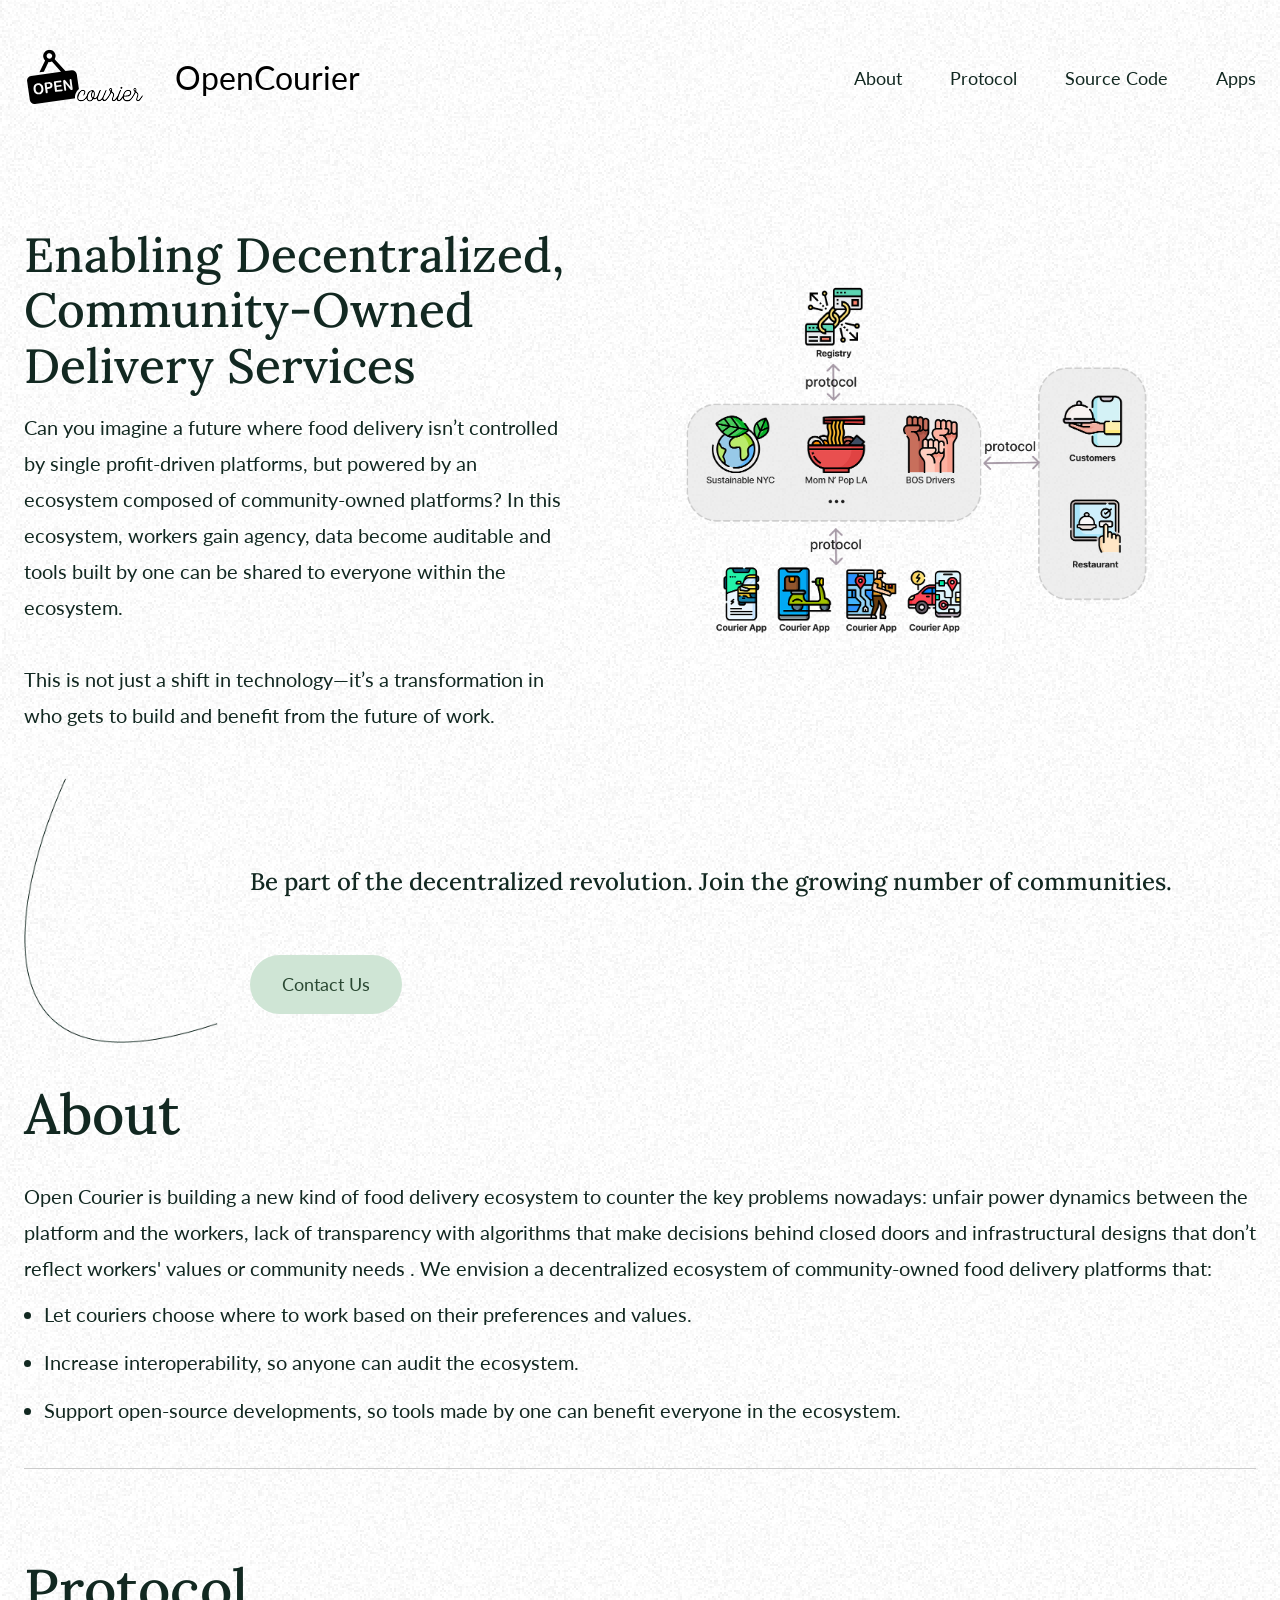
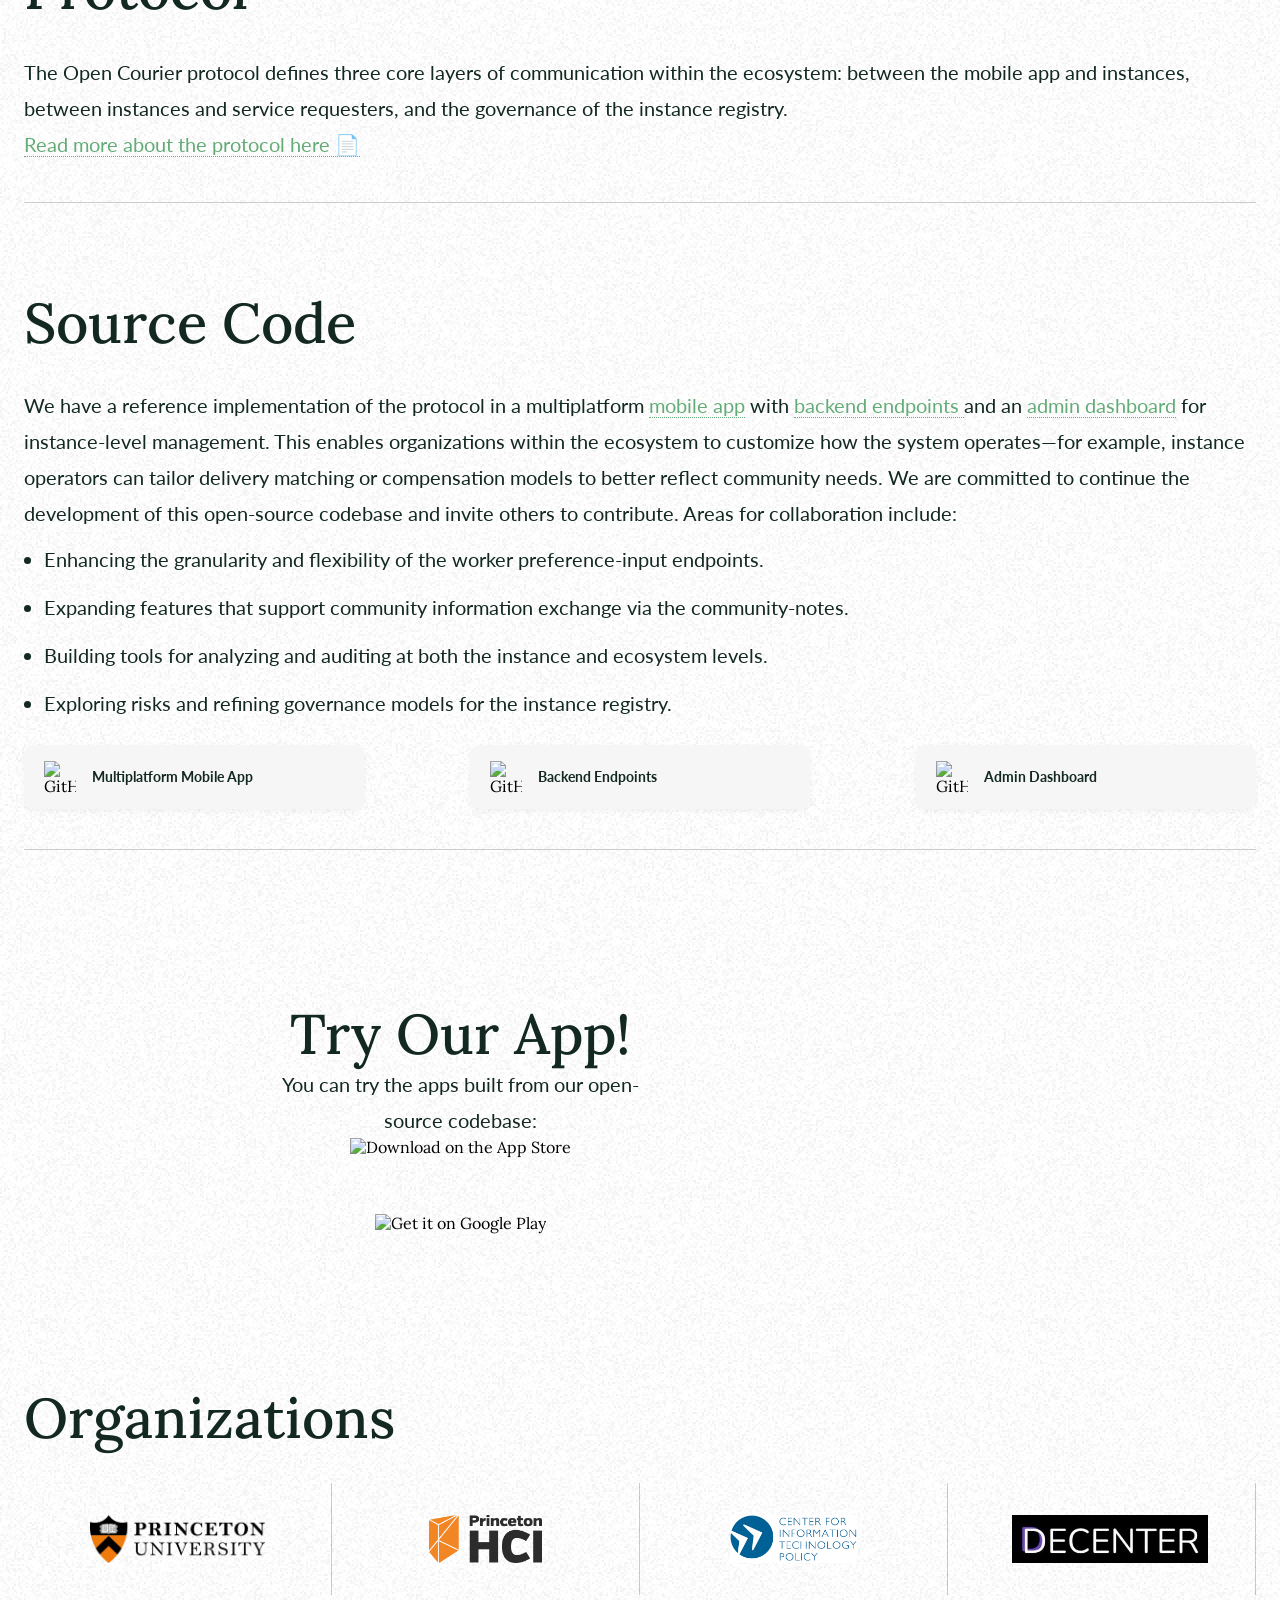
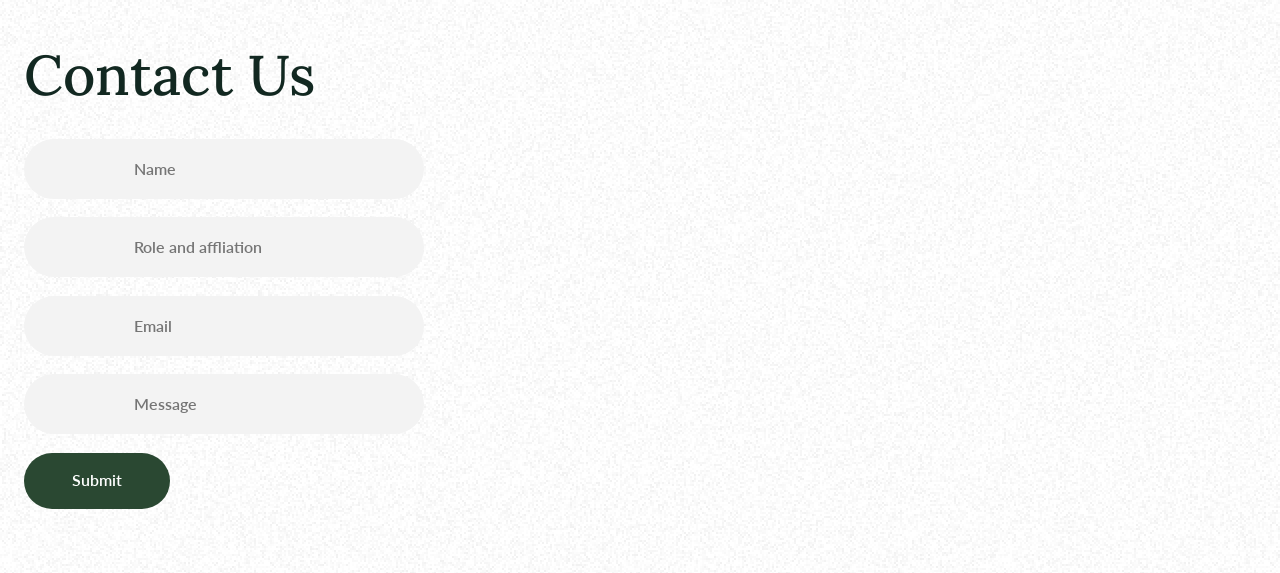
==== commit d5e4104e: "update" ====
--- a/index.html
+++ b/index.html
@@ -2,412 +2,497 @@
 <html lang="en">
 
 <head>
-  <title>Open Deli</title>
-  <meta name="description" content="The food delivery alternative, empowering communities." />
-  <meta property="og:title" content="Open Deli" />
-  <meta property="og:description" content="The food delivery alternative, empowering communities." />
-  <meta name="viewport" content="width=device-width, initial-scale=1.0" />
-  <meta charset="utf-8" />
-  <meta property="twitter:card" content="summary_large_image" />
-
-  <style data-tag="reset-style-sheet">
-    html {
-      line-height: 1.15;
-    }
-
-    body {
-      margin: 0;
-    }
-
-    * {
-      box-sizing: border-box;
-      border-width: 0;
-      border-style: solid;
-    }
-
-    p,
-    li,
-    ul,
-    pre,
-    div,
-    h1,
-    h2,
-    h3,
-    h4,
-    h5,
-    h6,
-    figure,
-    blockquote,
-    figcaption {
-      margin: 0;
-      padding: 0;
-    }
-
-    button {
-      background-color: transparent;
-    }
-
-    button,
-    input,
-    optgroup,
-    select,
-    textarea {
-      font-family: inherit;
-      font-size: 100%;
-      line-height: 1.15;
-      margin: 0;
-    }
-
-    button,
-    select {
-      text-transform: none;
-    }
-
-    button,
-    [type="button"],
-    [type="reset"],
-    [type="submit"] {
-      -webkit-appearance: button;
-    }
-
-    button::-moz-focus-inner,
-    [type="button"]::-moz-focus-inner,
-    [type="reset"]::-moz-focus-inner,
-    [type="submit"]::-moz-focus-inner {
-      border-style: none;
-      padding: 0;
-    }
-
-    button:-moz-focus,
-    [type="button"]:-moz-focus,
-    [type="reset"]:-moz-focus,
-    [type="submit"]:-moz-focus {
-      outline: 1px dotted ButtonText;
-    }
-
-    a {
-      color: inherit;
-      text-decoration: inherit;
-    }
-
-    input {
-      padding: 2px 4px;
-    }
-
-    img {
-      display: block;
-    }
-
-    html {
-      scroll-behavior: smooth
-    }
-  </style>
-  <style data-tag="default-style-sheet">
-    html {
-      font-family: Lora;
-      font-size: 16px;
-    }
-
-    body {
-      font-weight: 400;
-      font-style: normal;
-      text-decoration: none;
-      text-transform: none;
-      letter-spacing: normal;
-      line-height: 1.15;
-      color: var(--dl-color-paperblack-black);
-      background-color: var(--dl-color-paperblack-white);
-
-    }
-  </style>
-  <link rel="shortcut icon" href="public/playground_assets/size=favicon.png" type="icon/png" sizes="32x32" />
-  <link rel="stylesheet"
-    href="https://fonts.googleapis.com/css2?family=Lora:ital,wght@0,400;0,500;0,600;0,700;1,400;1,500;1,600;1,700&amp;display=swap"
-    data-tag="font" />
-  <link rel="stylesheet"
-    href="https://fonts.googleapis.com/css2?family=Lato:ital,wght@0,100;0,300;0,400;0,700;0,900;1,100;1,300;1,400;1,700;1,900&amp;display=swap"
-    data-tag="font" />
-  <link rel="stylesheet" href="https://fonts.googleapis.com/css2?family=Roboto+Flex:wght@400&amp;display=swap"
-    data-tag="font" />
-  <link rel="stylesheet" href="./style.css" />
-  <link rel="stylesheet" href="./components/timeline.css" />
+    <title>OpenCourier</title>
+    <meta name="description" content="The food delivery alternative, empowering communities." />
+    <meta property="og:title" content="Open Deli" />
+    <meta property="og:description" content="The food delivery alternative, empowering communities." />
+    <meta name="viewport" content="width=device-width, initial-scale=1.0" />
+    <meta charset="utf-8" />
+    <meta property="twitter:card" content="summary_large_image" />
+
+    <style data-tag="reset-style-sheet">
+        html {
+            line-height: 1.15;
+        }
+
+        body {
+            margin: 0;
+        }
+
+        * {
+            box-sizing: border-box;
+            border-width: 0;
+            border-style: solid;
+        }
+
+        p,
+        li,
+        ul,
+        pre,
+        div,
+        h1,
+        h2,
+        h3,
+        h4,
+        h5,
+        h6,
+        figure,
+        blockquote,
+        figcaption {
+            margin: 0;
+            padding: 0;
+        }
+
+        button {
+            background-color: transparent;
+        }
+
+        button,
+        input,
+        optgroup,
+        select,
+        textarea {
+            font-family: inherit;
+            font-size: 100%;
+            line-height: 1.15;
+            margin: 0;
+        }
+
+        button,
+        select {
+            text-transform: none;
+        }
+
+        button,
+        [type="button"],
+        [type="reset"],
+        [type="submit"] {
+            -webkit-appearance: button;
+        }
+
+        button::-moz-focus-inner,
+        [type="button"]::-moz-focus-inner,
+        [type="reset"]::-moz-focus-inner,
+        [type="submit"]::-moz-focus-inner {
+            border-style: none;
+            padding: 0;
+        }
+
+        button:-moz-focus,
+        [type="button"]:-moz-focus,
+        [type="reset"]:-moz-focus,
+        [type="submit"]:-moz-focus {
+            outline: 1px dotted ButtonText;
+        }
+
+        a {
+            color: inherit;
+            text-decoration: inherit;
+        }
+
+        input {
+            padding: 2px 4px;
+        }
+
+        img {
+            display: block;
+        }
+
+        html {
+            scroll-behavior: smooth
+        }
+    </style>
+    <style data-tag="default-style-sheet">
+        html {
+            font-family: Lora;
+            font-size: 16px;
+        }
+
+        body {
+            font-weight: 400;
+            font-style: normal;
+            text-decoration: none;
+            text-transform: none;
+            letter-spacing: normal;
+            line-height: 1.15;
+            color: var(--dl-color-paperblack-black);
+            background-color: var(--dl-color-paperblack-white);
+
+        }
+    </style>
+    <link rel="shortcut icon" href="public/playground_assets/size=favicon.png" type="icon/png" sizes="32x32" />
+    <link rel="stylesheet"
+        href="https://fonts.googleapis.com/css2?family=Lora:ital,wght@0,400;0,500;0,600;0,700;1,400;1,500;1,600;1,700&amp;display=swap"
+        data-tag="font" />
+    <link rel="stylesheet"
+        href="https://fonts.googleapis.com/css2?family=Lato:ital,wght@0,100;0,300;0,400;0,700;0,900;1,100;1,300;1,400;1,700;1,900&amp;display=swap"
+        data-tag="font" />
+    <link rel="stylesheet" href="https://fonts.googleapis.com/css2?family=Roboto+Flex:wght@400&amp;display=swap"
+        data-tag="font" />
+    <link rel="stylesheet" href="./style.css" />
+    <link rel="stylesheet" href="./components/timeline.css" />
 </head>
 
 <body>
-  <div>
-    <link href="./home.css" rel="stylesheet" />
-    <script type="text/javascript" src="https://unpkg.com/dangerous-html@0.1.12/dist/default/lib.umd.js"></script>
-
-    <div class="home-container">
-      <div class="home-navbar">
-        <header data-thq="thq-navbar" class="home-navbar-interactive">
-          <div class="home-desktop-branding">
-            <img alt="image" src="public/playground_assets/open-deli-200h.png" class="home-image" />
-            <span class="home-text-open-deli">OpenDeli: Community-centered Gig Work Platforms</span>
-          </div>
-          <div class="home-mobile-branding">
-            <img alt="image" src="public/playground_assets/open-deli-200h.png" class="home-image" />
-            <span class="home-text-open-deli-mobile">OpenDeli: Community-centered Gig Work Platforms</span>
-          </div>
-          <div data-thq="thq-navbar-nav" data-role="Nav" class="home-desktop-menu">
-            <nav class="home-links">
-              <a href="#Overview" class="home-link button">
-                <span>Project Overview</span>
-              </a>
-              <a href="#Roadmap" class="home-link1 button">
-                <span>
-                  <span>Project Roadmap</span>
-                  <br />
+    <div>
+        <link href="./home.css" rel="stylesheet" />
+        <script type="text/javascript" src="https://unpkg.com/dangerous-html@0.1.12/dist/default/lib.umd.js"></script>
+
+        <div class="home-container">
+            <div class="home-navbar">
+                <header data-thq="thq-navbar" class="home-navbar-interactive">
+                    <div class="home-desktop-branding">
+                        <img alt="image" src="public/playground_assets/open-courier-200h.svg" class="home-image" />
+                        <span class="home-text-open-deli">OpenCourier</span>
+                    </div>
+                    <div class="home-mobile-branding">
+                        <img alt="image" src="public/playground_assets/open-deli-200h.png" class="home-image" />
+                        <span class="home-text-open-deli-mobile">OpenCourier</span>
+                    </div>
+                    <div data-thq="thq-navbar-nav" data-role="Nav" class="home-desktop-menu">
+                        <nav class="home-links">
+                            <a href="#About" class="home-link button">
+                                <span>About</span>
+                            </a>
+                            <a href="#Protocol" class="home-link button">
+                                <span>
+                                    <span>Protocol</span>
+                                    <br />
+                                </span>
+                            </a>
+                            <a href="#SourceCode" class="home-link button">
+                                <span>
+                                    <span>Source Code</span>
+                                    <br />
+                                </span>
+                            </a>
+                            <a href="#Apps" class="home-link button">
+                                <span>
+                                    <span>Apps</span>
+                                    <br />
+                                </span>
+                            </a>
+                            <button class="home-button button">Menu</button>
+                        </nav>
+                    </div>
+                    <div data-thq="thq-burger-menu" class="home-burger-menu">
+                        <img alt="image" src="public/playground_assets/group%202084%5B1%5D.svg"
+                            class="home-hamburger" />
+                    </div>
+                    <div data-thq="thq-mobile-menu" class="home-mobile-menu">
+                        <div class="home-top">
+                            <div class="home-branding1">
+                                <img alt="image" src="public/playground_assets/open-courier-200h.svg"
+                                    class="home-image01" />
+                                <svg viewBox="0 0 1024 1024" class="home-icon">
+                                    <path d="M128 128h768v768h-768z"></path>
+                                </svg>
+                                <span class="home-text07">Remarkable</span>
+                            </div>
+                            <div data-thq="thq-close-menu" class="home-menu-close">
+                                <svg viewBox="0 0 1024 1024" class="home-icon2">
+                                    <path
+                                        d="M810 274l-238 238 238 238-60 60-238-238-238 238-60-60 238-238-238-238 60-60 238 238 238-238z">
+                                    </path>
+                                </svg>
+                            </div>
+                        </div>
+                        <nav class="home-links1">
+                            <a href="#About" class="home-link button">
+                                <span>About</span>
+                            </a>
+                            <a href="#Protocol" class="home-link button">
+                                <span>Protocol</span>
+                            </a>
+                            <a href="#SourceCode" class="home-link button">
+                                <span>SourceCode</span>
+                            </a>
+                            <a href="#Apps" class="home-link button">
+                                <span>Apps</span>
+                            </a>
+                        </nav>
+                    </div>
+                </header>
+            </div>
+
+            <header class="home-hero">
+                <div class="home-content">
+                    <h1 class="home-title">
+                        Enabling Decentralized, Community-Owned Delivery Services
+                    </h1>
+                    <span class="home-description">
+                        Can you imagine a future where food delivery isn’t controlled by single profit-driven platforms,
+                        but powered
+                        by an ecosystem composed of community-owned platforms? In this ecosystem, workers gain agency,
+                        data become
+                        auditable and tools built by one can be shared to everyone within the ecosystem.<br> <br>
+
+                        This is not just a shift in technology—it’s a transformation in who gets to build and benefit
+                        from the
+                        future of work.
+
+                    </span>
+                    <img alt="image" src="public/playground_assets/line-300w.png" class="home-image02" />
+                </div>
+                <div class="home-image03">
+                    <!-- <video src="public/playground_assets/open-deli-consumer.mp4" loop="" muted="" preload="auto"
+                        autoplay="" playsinline="" class="home-video"></video> -->
+                    <img alt="image" src="public/playground_assets/open-courier-rmbg.png" width="100%" />
+                </div>
+            </header>
+
+            <section class="home-mission">
+                <h2 class="home-text10">
+                    <span>
+                        Be part of the decentralized revolution. Join the growing number
+                        of communities.
+                    </span>
+                    <br />
+                </h2>
+                <a href="#contactus" class="home-link6 button">
+                    <span class="home-text13">Contact Us</span>
+                </a>
+            </section>
+
+            <section class="home-services" id="About">
+                <span class="home-text20">About</span>
+                <div>
+                    <span class="home-description">
+                        Open Courier is building a new kind of food delivery ecosystem to counter the key problems
+                        nowadays:
+                        unfair power dynamics between the platform and the workers, lack of transparency with algorithms
+                        that make decisions behind closed doors and infrastructural designs that don’t reflect workers'
+                        values or community needs . We envision a decentralized ecosystem of community-owned food
+                        delivery
+                        platforms that: <br>
+                    </span>
+                    <ul class="home-list">
+                        <li>Let couriers choose where to work based on their preferences and values.</li>
+                        <li>Increase interoperability, so anyone can audit the ecosystem.</li>
+                        <li>Support open-source developments, so tools made by one can benefit everyone in the
+                            ecosystem.
+                        </li>
+                    </ul>
+                    <hr>
+                </div>
+
+            </section>
+
+            <!-- <section class="home-services" id="Protocol">
+                <span class="home-text20">Protocol</span>
+                <div class="home-description">
+                    <span>The Open Courier protocol defines three core layers of communication within the ecosystem:
+                        between the mobile app and instances, between instances and service requesters, and the
+                        governance of the instance registry.</span>
+                    <br>
+                    <span class="home-protocol-description">
+                        Read more <a class="paper-link" href="https://dl.acm.org/doi/abs/10.1145/3544548.3581517"
+                            target="_blank">
+                            here</a>
+                    </span>
+                    <hr>
+                </div>
+            </section> -->
+
+            <section class="home-services" id="Protocol">
+                <span class="home-text20">
+                    Protocol
                 </span>
-              </a>
-              <a href="#Team" class="home-link2 button">
-                <span>
-                  <span>Team</span>
-                  <br />
+                <div>
+                    <span class="home-description">
+                        The Open Courier protocol defines three core layers of communication within the ecosystem:
+                        between the mobile app and instances, between instances and service requesters, and the
+                        governance of the instance registry.
+                        <br>
+                        <a href="https://dl.acm.org/doi/abs/10.1145/3637369" target="_blank" class="paper-link">
+                            Read more about the protocol here 📄
+                        </a>
+                    </span>
+                    <hr>
+            </section>
+
+            <section class="home-services" id="SourceCode">
+                <span class="home-text20">
+                    Source Code
                 </span>
-              </a>
-              <button class="home-button button">Menu</button>
-            </nav>
-          </div>
-          <div data-thq="thq-burger-menu" class="home-burger-menu">
-            <img alt="image" src="public/playground_assets/group%202084%5B1%5D.svg" class="home-hamburger" />
-          </div>
-          <div data-thq="thq-mobile-menu" class="home-mobile-menu">
-            <div class="home-top">
-              <div class="home-branding1">
-                <img alt="image" src="public/playground_assets/open-deli-200h.png" class="home-image01" />
-                <svg viewBox="0 0 1024 1024" class="home-icon">
-                  <path d="M128 128h768v768h-768z"></path>
-                </svg>
-                <span class="home-text07">Remarkable</span>
-              </div>
-              <div data-thq="thq-close-menu" class="home-menu-close">
-                <svg viewBox="0 0 1024 1024" class="home-icon2">
-                  <path
-                    d="M810 274l-238 238 238 238-60 60-238-238-238 238-60-60 238-238-238-238 60-60 238 238 238-238z">
-                  </path>
-                </svg>
-              </div>
-            </div>
-            <nav class="home-links1">
-              <a href="#Overview" class="home-link3 button">
-                <span>Project Overview</span>
-              </a>
-              <a href="#Roadmap" class="home-link4 button">
-                <span>Project Roadmap</span>
-              </a>
-              <a href="#Team" class="home-link5 button">Team</a>
-            </nav>
-          </div>
-        </header>
-      </div>
-
-      <header class="home-hero">
-        <div class="home-content">
-          <h1 class="home-title">
-            The food delivery alternative, empowering communities.
-          </h1>
-          <span class="home-description">
-            OpenDeli is a decentralized, open-source food delivery network that empowers local restaurants and couriers
-            to establish their operations on their own terms, ensuring fair treatment, lower fees, and full control over
-            collaborations.
-          </span>
-          <img alt="image" src="public/playground_assets/line-300w.png" class="home-image02" />
-        </div>
-        <div class="home-image03">
-          <video src="public/playground_assets/open-deli-consumer.mp4" loop="" muted="" preload="auto" autoplay=""
-            playsinline="" class="home-video"></video>
-          <img alt="image" src="https://play.teleporthq.io/static/svg/placeholders/no-image.svg" class="home-image04" />
-          <img alt="image" src="public/playground_assets/food%20delivery_takeout-500h.png" class="home-image05" />
-        </div>
-      </header>
-
-      <section class="home-mission">
-        <h2 class="home-text10">
-          <span>
-            Be part of the decentralized revolution. Join the growing number
-            of communities.
-          </span>
-          <br />
-        </h2>
-        <a href="#contactus" class="home-link6 button">
-          <span class="home-text13">Contact Us</span>
-        </a>
-      </section>
-
-      <section class="home-services" id="Roadmap">
-        <span class="home-text20" id="Findings">Project Roadmap </span>
-        <div class="home-roadmap">
-          <div class="timeline">
-            <div class="container left">
-              <div class="content">
-                <h2><span class="highlight-word">Understand</span> existing indie food delivery platforms
-                </h2>
-                <div class="paper-block">
-                  <p class="paper-title">Understanding Human Intervention in the Platform Economy: A Case Study of an
-                    Indie Food Delivery Service.</p>
-                  <p>Samantha Dalal, Ngan Chiem, Nikoo Karbassi, Yuhan Liu, Andrés Monroy-Hernández
-                  </p>
-                  <p>CHI 2023. </p>
-                  <a class="paper-link" href="https://dl.acm.org/doi/abs/10.1145/3544548.3581517" target="_blank">
-                    Paper Link</a>
-                </div>
-                <div class="paper-block">
-                  <p class="paper-title">
-                    Mapping the Landscape of Independent Food Delivery Service in the United
-                    States.</p>
-                  <p>Yuhan Liu* Amna Liaqat*, Owen Xingjian Zhang, Mariana Consuelo Fernandez, Ankhitha Manjunatha,
-                    Alexander Yang, Orestis Papakyriakopoulos, Andrés Monroy-Hernández
-                  </p>
-                  <p>CSCW 2024.
-                  </p>
-                  <a class="paper-link" href="https://arxiv.org/pdf/2402.14159.pdf" target="_blank">
-                    Paper Link</a><br>
-                  <a class="paper-link" href="landscape-indie.html">Project Website</a>
-                </div>
-              </div>
-            </div>
-            <div class="container right">
-              <div class="content">
-                <h2><span class="highlight-word">Design</span> the decentralized protocol</h2>
-                <p>Open Deli Protocol: an ActivityPub-like protocol for decentralized food delivery</p>
-              </div>
-            </div>
-            <div class="container left">
-              <div class="content">
-                <h2><span class="highlight-word">Implement</span> open-source tech</h2>
-                <div class="home-cards">
-                  <div class="home-row">
-                    <div id="Driver" class="home-container01">
-                      <div class="card-card card card-root-class-name">
-                        <img alt="image" src="public/playground_assets/courier.svg" class="card-image" />
-                        <!-- <div class="card-header">
-                          <img alt="image" src="public/playground_assets/carprofile.svg" class="card-icon" />
-                          <h3 class="card-heading"><span>Drivers</span></h3>
-                        </div> -->
-                      </div>
-                    </div>
-                    <div id="Restaurant" class="home-container02">
-                      <div class="card-card card card-root-class-name1">
-                        <img alt="image" src="public/playground_assets/restaurant.svg" class="card-image" />
-                        <!-- <div class="card-header">
-                          <img alt="image" src="public/playground_assets/hamburger.svg" class="card-icon" />
-                          <h3 class="card-heading"><span>Restaurants</span></h3>
-                        </div> -->
-                      </div>
-                    </div>
-                    <div id="Customers" class="home-container03">
-                      <div class="card-card card card-root-class-name2">
-                        <img alt="image" src="public/playground_assets/consumer.svg" class="card-image" />
-                        <!-- <div class="card-header">
-                          <img alt="image" src="public/playground_assets/usersfour.svg" class="card-icon" />
-                          <h3 class="card-heading"><span>Consumers</span></h3>
-                        </div> -->
-                      </div>
-                    </div>
-                  </div>
-                </div>
-              </div>
-            </div>
-            <div class="container right">
-              <div class="content">
-                <h2><span class="highlight-word">Deploy</span> in real-world with our collaborator
-                </h2>
-                <p><a class="paper-link" href="https://noshdelivery.co" target="_blank"> &nbsp;Nosh</a> Food Delivery in
-                  Colorado
-                </p>
-              </div>
-            </div>
-            <div class="container left">
-              <div class="content">
-                <h2><span class="highlight-word">Research</span> on governance, marketplace, design and others
-                </h2>
-                <p>See Example Students Projects <a class="paper-link" href="#0">here</a></p>
-              </div>
-            </div>
-          </div>
-        </div>
-      </section>
-
-      <section id="Team" class="home-services">
-        <h2 class="home-text20">Team</h2>
-        <div class="home-team">
-          <div class="team-card">
-            <img alt="image"
-              src="https://i0.wp.com/hci.princeton.edu/wp-content/uploads/sites/459/2024/03/79DE3C13-24A9-4E7A-9AF4-BB2ABC733886_4_5005_c-e1709327461914.jpeg?resize=150%2C150&ssl=1"
-              loading="lazy" class="team-image card-image">
-            <a href="https://liuyuhan1997.github.io/" target="_blank" rel="noreferrer noopener" class="home-link11">
-              Yuhan Liu
-            </a>
-            <a href="https://www.princeton.edu/" target="_blank" rel="noreferrer noopener" class="home-link12">
-              Princeton University
-            </a>
-          </div>
-          <div class="team-card">
-            <img alt="image"
-              src="https://i0.wp.com/hci.princeton.edu/wp-content/uploads/sites/459/2024/03/VarunRao.jpeg?resize=150%2C150&ssl=1"
-              loading="lazy" class="team-image card-image">
-            <a href="https://citp.princeton.edu/citp-people/varun-rao/" target="_blank" rel="noreferrer noopener"
-              class="home-link11">
-              Varun Rao
-            </a>
-            <a href="https://www.princeton.edu/" target="_blank" rel="noreferrer noopener" class="home-link12">
-              Princeton University
-            </a>
-          </div>
-          <div class="team-card">
-            <img alt="image" src="https://wao.cs.princeton.edu/public/teammate_andres-200h.png" loading="lazy"
-              class="team-image card-image">
-            <a href="https://www.andresmh.com/" target="_blank" rel="noreferrer noopener" class="home-link11">
-              Andrés Monroy-Hernández
-            </a>
-            <a href="https://www.princeton.edu/" target="_blank" rel="noreferrer noopener" class="home-link12">
-              Princeton University
-            </a>
-          </div>
-
-      </section>
-      <section class="home-newsletter" id="contactus">
-        <div class="home-header1">
-          <h2 class="home-text36">Contact Us</h2>
-          <p class="home-text37">
-            Sign up for our newsletter to get the latest news!
-          </p>
-        </div>
-        <div class="home-content2">
-          <div class="home-email">
-            <input type="text" placeholder="Enter your email" class="home-textinput input" />
-            <div class="home-submit">
-              <img alt="image" src="public/playground_assets/frame.svg" class="home-image28" />
-            </div>
-          </div>
-          <div class="home-notice">
-            <span class="home-notice1">
-              By subscribing, you agree to receive communications from
-              Open Deli to your email address.&nbsp;
-            </span>
-          </div>
-        </div>
-      </section>
-      <footer class="footer-footer">
-        <div class="footer-information">
-          <div class="footer-content">
-            <div class="footer-contact-list1">
-              <div class="footer-contact2">
-                <img alt="image" src="public/playground_assets/princeton-university-logo_freelogovectors.net_-200h.png"
-                  class="footer-image2" />
-              </div>
-              <div class="footer-contact3">
-                <img alt="image" src="public/playground_assets/hci-princeton-logomark-200h.webp"
-                  class="footer-image3" />
-              </div>
-              <div class="footer-contact4">
-                <img alt="image" src="public/playground_assets/carbon-neutral.svg" class="footer-image4" />
-              </div>
-            </div>
-          </div>
-        </div>
-        <!-- <div class="footer-links">
+                <div>
+                    <span class="home-description">
+                        We have a reference implementation of the protocol in a multiplatform <a class="paper-link"
+                            href="https://github.com/Princeton-HCI/opendeli-courier-mobile/"> mobile
+                            app</a> with
+                        <a class="paper-link" href="https://github.com/Princeton-HCI/open-deli-courier-backend"> backend
+                            endpoints </a> and an <a class="paper-link"
+                            href="https://github.com/Princeton-HCI/opencourier-adminweb">admin dashboard</a> for
+                        instance-level management.
+                        This enables organizations within the ecosystem to customize how the system operates—for
+                        example, instance operators can tailor delivery matching or compensation models to better
+                        reflect community needs.
+                        We are committed to continue the development of this open-source codebase and invite others to
+                        contribute. Areas for collaboration include:
+                        <br>
+                    </span>
+                    <ul class="home-list">
+                        <li>Enhancing the granularity and flexibility of the worker preference-input endpoints.</li>
+                        <li>Expanding features that support community information exchange via the community-notes.</li>
+                        <li>Building tools for analyzing and auditing at both the instance and ecosystem levels.</li>
+                        <li>Exploring risks and refining governance models for the instance registry.</li>
+                    </ul>
+                    <div class="github-card-container">
+                        <a href="https://github.com/Princeton-HCI/opendeli-courier-mobile/" target="_blank"
+                            class="github-card">
+                            <img src="https://cdn.jsdelivr.net/gh/devicons/devicon/icons/github/github-original.svg"
+                                alt="GitHub" />
+                            <div class="card-text">
+                                <strong>Multiplatform Mobile App</strong>
+                            </div>
+                        </a>
+
+                        <a href="https://github.com/Princeton-HCI/open-deli-courier-backend" target="_blank"
+                            class="github-card">
+                            <img src="https://cdn.jsdelivr.net/gh/devicons/devicon/icons/github/github-original.svg"
+                                alt="GitHub" />
+                            <div class="card-text">
+                                <strong>Backend Endpoints</strong>
+                            </div>
+                        </a>
+
+                        <a href="https://github.com/Princeton-HCI/opencourier-adminweb" target="_blank"
+                            class="github-card">
+                            <img src="https://cdn.jsdelivr.net/gh/devicons/devicon/icons/github/github-original.svg"
+                                alt="GitHub" />
+                            <div class="card-text">
+                                <strong>Admin Dashboard</strong>
+                            </div>
+                        </a>
+                    </div>
+                    <hr>
+            </section>
+            <section class="home-services" id="App">
+                <div class="app-flex-container">
+                    <!-- Left Side: Text + Buttons -->
+                    <div class="app-text-buttons">
+                        <span class="home-app-title home-text20">Try Our App!</span>
+                        <span class="home-app-description home-description">
+                            You can try the apps built from our open-source codebase:
+                        </span>
+                        <div class="store-buttons">
+                            <a href="https://apps.apple.com/app/idXXXXXXXXX" target="_blank" class="store-badge">
+                                <img src="https://developer.apple.com/assets/elements/badges/download-on-the-app-store.svg"
+                                    alt="Download on the App Store" />
+                            </a>
+                            <a href="https://play.google.com/store/apps/details?id=your.package.name" target="_blank"
+                                class="store-badge">
+                                <img src="https://upload.wikimedia.org/wikipedia/commons/7/78/Google_Play_Store_badge_EN.svg"
+                                    alt="Get it on Google Play" />
+                            </a>
+                        </div>
+                    </div>
+
+                    <!-- Right Side: Video -->
+                    <div class="app-video-wrapper">
+                        <video src="public/playground_assets/open-deli-consumer.mp4" loop muted autoplay playsinline
+                            class="app-video"></video>
+                    </div>
+                </div>
+            </section>
+
+
+            <section id="Team" class="home-services">
+                <h2 class="home-text20">Organizations</h2>
+                <div class="home-team">
+                    <div class="team-card">
+                        <img alt="image"
+                            src="public/playground_assets/princeton-university-logo_freelogovectors.net_-200h.png"
+                            class="footer-image2" />
+                    </div>
+                    <div class="team-card">
+                        <img alt="image" src="public/playground_assets/hci-princeton-logomark-200h.webp"
+                            class="footer-image3" />
+                    </div>
+                    <div class="team-card">
+                        <img alt="image" src="public/playground_assets/citp.webp" class="footer-image4" />
+                    </div>
+                    <div class="team-card">
+                        <div class="decenter-logo">
+                            <img alt="image" src="public/playground_assets/decenter.jpg" class="footer-image4" />
+                        </div>
+                    </div>
+                </div>
+            </section>
+            <section class="home-services" id="contactus">
+                <h2 class="home-text20">Contact Us</h2>
+                <!-- <p class="home-text37">
+                        Sign up for our newsletter to get the latest news!
+                    </p> -->
+                <div class="home-content2">
+                    <!-- <div class="home-email">
+                        <input type="text" placeholder="Enter your email" class="home-textinput input" />
+                        <div class="home-submit">
+                            <img alt="image" src="public/playground_assets/frame.svg" class="home-image28" />
+                        </div>
+                    </div> -->
+                    <!-- <div class="home-notice">
+                        <span class="home-notice1">
+                            By subscribing, you agree to receive communications from
+                            Open Deli to your email address.&nbsp;
+                        </span>
+                    </div> -->
+                    <form action="https://formspree.io/f/mkgjanlq" method="POST">
+                        <div class="home-email">
+                            <label>
+                                <input name="name" placeholder="Name" class="home-textinput input"></input>
+                            </label>
+                        </div>
+                        <br>
+                        <div class="home-email">
+                            <label>
+                                <input name="role" placeholder="Role and affliation"
+                                    class="home-textinput input"></input>
+                            </label>
+                        </div>
+                        <br>
+                        <div class="home-email">
+                            <label>
+                                <input type="email" name="email" placeholder="Email" class="home-textinput input">
+                            </label>
+                        </div>
+                        <br>
+                        <div class="home-email">
+                            <label>
+                                <input name="message" placeholder="Message" class="home-textinput input"></input>
+                            </label>
+                        </div>
+
+                        <br>
+                        <div class="button-wrapper">
+                            <button type="submit" class="home-submit"> <span>Submit</span>
+                                <!-- <img src="public/playground_assets/frame.svg" alt="Send" class="home-image28" /> -->
+                            </button>
+                        </div>
+                    </form>
+                </div>
+            </section>
+            <footer class="footer-footer">
+                <!-- <div class="footer-information">
+                    <div class="footer-content">
+                        <div class="footer-contact-list1">
+                            <div class="footer-contact2">
+                                <img alt="image"
+                                    src="public/playground_assets/princeton-university-logo_freelogovectors.net_-200h.png"
+                                    class="footer-image2" />
+                            </div>
+                            <div class="footer-contact3">
+                                <img alt="image" src="public/playground_assets/hci-princeton-logomark-200h.webp"
+                                    class="footer-image3" />
+                            </div>
+                            <div class="footer-contact4">
+                                <img alt="image" src="public/playground_assets/carbon-neutral.svg"
+                                    class="footer-image4" />
+                            </div>
+                        </div>
+                    </div>
+                </div> -->
+                <!-- <div class="footer-links">
           <div class="footer-column">
             <span class="link"><span>About</span></span>
             <span class="link"><span>Contribute</span></span>
@@ -423,17 +508,39 @@
             <span class="link"><span>Facebook</span></span>
           </div>
         </div> -->
-      </footer>
-      <div>
-        <dangerous-html html="<style>
+            </footer>
+            <div>
+                <dangerous-html html="<style>
     .partner-container:hover .partner-image{
         filter: invert(100%) sepia(100%) saturate(0%) hue-rotate(75deg) brightness(101%) contrast(102%);
     }
 </style>"></dangerous-html>
-      </div>
+            </div>
+        </div>
     </div>
-  </div>
-  <script data-section-id="navbar" src="https://unpkg.com/@teleporthq/teleport-custom-scripts"></script>
+    <button id="backToTopBtn" title="Go to top">↑</button>
+    <script>
+        // Show button after scrolling down 300px
+        window.onscroll = function () {
+            const btn = document.getElementById("backToTopBtn");
+            if (document.body.scrollTop > 300 || document.documentElement.scrollTop > 300) {
+                btn.style.display = "block";
+            } else {
+                btn.style.display = "none";
+            }
+        };
+
+        // Scroll smoothly to top on click
+        document.getElementById("backToTopBtn").onclick = function () {
+            window.scrollTo({
+                top: 0,
+                behavior: "smooth"
+            });
+        };
+    </script>
+
+    <script data-section-id="navbar" src="https://unpkg.com/@teleporthq/teleport-custom-scripts"></script>
+
 
 </body>
 
--- a/home.css
+++ b/home.css
@@ -305,7 +305,7 @@
   align-items: center;
   flex-direction: column;
   background-size: cover;
-  background-image: url("public/playground_assets/open-deli-noise-bg-1400w.png");
+  /* background-image: url("public/playground_assets/open-deli-noise-bg-1400w.png"); */
 }
 
 .home-navbar-interactive {
@@ -340,7 +340,7 @@
 
 .home-image {
   width: auto;
-  height: var(--dl-size-size-small);
+  height: 60px;
   object-fit: cover;
 }
 
@@ -542,9 +542,32 @@
   padding-left: var(--dl-space-space-oneandhalfunits);
   padding-right: var(--dl-space-space-oneandhalfunits);
   flex-direction: row;
+  /* background-color: #ffffff; */
+  justify-content: left;
+}
+
+.home-protocol {
+  gap: var(--dl-space-space-threeunits);
+  width: 100%;
+  display: flex;
+  position: relative;
+  max-width: var(--dl-size-size-maxwidth);
+  align-items: center;
+  padding-right: var(--dl-space-space-oneandhalfunits);
+  flex-direction: row;
   background-color: #ffffff;
-  justify-content: space-between;
-}
+  justify-content: left;
+}
+
+.home-protocol-25 {
+  color: rgb(18, 40, 33);
+  width: 100%;
+  font-size: 56px;
+  max-width: 200px;
+  font-style: normal;
+  font-weight: 500;
+}
+
 
 .home-content {
   gap: var(--dl-space-space-unit);
@@ -559,7 +582,7 @@
 
 .home-title {
   color: rgb(18, 40, 33);
-  font-size: 64px;
+  font-size: 48px;
   max-width: 600px;
   font-style: normal;
   font-weight: 500;
@@ -570,6 +593,14 @@
   color: rgb(18, 40, 33);
   font-size: 20px;
   max-width: 600px;
+  font-family: Lato;
+  line-height: 36px;
+}
+
+.home-protocol-description {
+  color: rgb(18, 40, 33);
+  font-size: 20px;
+  max-width: 1000px;
   font-family: Lato;
   line-height: 36px;
 }
@@ -584,14 +615,13 @@
 }
 
 .home-image03 {
-  width: 420px;
-  height: 700px;
+  width: 700px;
   display: flex;
   overflow-x: hidden;
   align-items: center;
   flex-direction: row;
   justify-content: space-between;
-  background-color: #ffffff;
+  /* background-color: #ffffff; */
 }
 
 .home-video {
@@ -617,6 +647,21 @@
   position: absolute;
   object-fit: cover;
 }
+
+.home-list {
+  margin-top: 10px;
+  color: rgb(18, 40, 33);
+  font-size: 20px;
+  font-family: Lato;
+  line-height: 36px;
+  padding-left: 20px;
+  list-style-type: disc;
+}
+
+.home-list li {
+  margin-bottom: 12px;
+}
+
 
 .home-mission {
   gap: var(--dl-space-space-threeunits);
@@ -695,8 +740,7 @@
   max-width: var(--dl-size-size-maxwidth);
   align-items: flex-start;
   padding-left: var(--dl-space-space-oneandhalfunits);
-  padding-bottom: var(--dl-space-space-fourunits);
-  padding-top: var(--dl-space-space-fourunits);
+  padding-top: var(--dl-space-space-threeunits);
   padding-right: var(--dl-space-space-oneandhalfunits);
   flex-direction: column;
 }
@@ -1237,7 +1281,7 @@
   gap: var(--dl-space-space-unit);
   width: 100%;
   display: flex;
-  align-items: center;
+  /* align-items: center; */
   flex-direction: column;
   justify-content: center;
 }
@@ -1268,20 +1312,26 @@
 }
 
 .home-submit {
-  width: 56px;
+  width: 146px;
   cursor: pointer;
   height: 56px;
   display: flex;
   transition: 0.3s;
   align-items: center;
-  border-radius: var(--dl-radius-radius-round);
+  border-radius: 45px;
   flex-direction: row;
   justify-content: center;
   background-color: var(--dl-color-green-900);
 }
 
 .home-submit:hover {
-  background-color: var(--dl-color-green-500);
+  background-color: var(--dl-color-green-400);
+}
+
+.home-submit span {
+  color: white;
+  font-family: Lato;
+  font-weight: 600;
 }
 
 .home-image28 {
@@ -1353,7 +1403,7 @@
     height: auto;
     position: static;
     align-items: flex-end;
-    aspect-ratio: 1;
+    aspect-ratio: 1.15;
     justify-content: flex-start;
     display: block;
     padding-top: 1.5em;
@@ -1389,7 +1439,7 @@
     padding-top: var(--dl-space-space-twounits);
     padding-left: var(--dl-space-space-oneandhalfunits);
     padding-right: var(--dl-space-space-oneandhalfunits);
-    padding-bottom: var(--dl-space-space-twounits);
+    /* padding-bottom: var(--dl-space-space-twounits); */
   }
 
 
@@ -1424,6 +1474,11 @@
   .home-text20 {
     max-width: 500px;
     text-align: center;
+    font-size: 36px;
+  }
+
+  .home-protocol-25 {
+    font: 36px;
   }
 
   .home-cards {
@@ -1645,6 +1700,16 @@
     line-height: 24px;
   }
 
+  .home-protocol-description {
+    font-size: 16px;
+    line-height: 24px;
+  }
+
+  .home-list {
+    font-size: 16px;
+    line-height: 24px;
+  }
+
   .home-image05 {
     width: 249px;
     height: 184px;
@@ -1854,8 +1919,10 @@
   padding-left: var(--dl-space-space-unit);
   padding-right: var(--dl-space-space-unit);
   flex-direction: column;
-  padding-bottom: var(--dl-space-space-halfunits);
+  padding-bottom: var(--dl-space-space-twounits);
   justify-content: flex-start;
+  border-color: rgba(0, 0, 0, 0.2);
+  border-right-width: 1px;
 }
 
 .home-link11 {
@@ -1868,4 +1935,185 @@
   display: flex;
   align-items: flex-start;
   flex-direction: row;
+}
+
+#backToTopBtn {
+  position: fixed;
+  bottom: 30px;
+  right: 30px;
+  z-index: 999;
+  font-size: 24px;
+  border: none;
+  outline: none;
+  background-color: var(--dl-color-green-500);
+  color: white;
+  cursor: pointer;
+  padding: 12px 16px;
+  border-radius: 50%;
+  box-shadow: 0 2px 6px rgba(0, 0, 0, 0.3);
+  transition: background-color 0.3s;
+}
+
+#backToTopBtn:hover {
+  background-color: #555;
+}
+
+hr {
+  border: none;
+  height: 1px;
+  background-color: #ccc;
+  /* or any color */
+  margin: 40px 0;
+  /* vertical spacing */
+}
+
+.home-app-title {
+  color: rgb(18, 40, 33);
+  width: 100%;
+  font-size: 56px;
+  font-style: normal;
+  font-weight: 500;
+  text-align: center;
+  max-width: 100%;
+  display: block;
+}
+
+.home-app-description {
+  text-align: center;
+  max-width: 100%;
+  width: 100%;
+  display: block;
+}
+
+.store-buttons {
+  display: flex;
+  justify-content: center;
+  gap: 16px;
+  flex-wrap: wrap;
+}
+
+.store-badge {
+  height: 60px;
+  display: inline-block;
+}
+
+.store-badge img {
+  width: 100%;
+  height: auto;
+  display: block;
+}
+
+.app-video-wrapper {
+  max-width: 400px;
+  flex-shrink: 1;
+}
+
+.app-video {
+  width: 100%;
+  height: auto;
+  border-radius: 12px;
+}
+
+.store-badge img {
+  height: 100%;
+  display: block;
+}
+
+.app-flex-container {
+  display: flex;
+  flex-direction: row;
+  justify-content: center;
+  align-items: center;
+  /* <-- This is the key change */
+  gap: 60px;
+  flex-wrap: wrap;
+  padding: 60px 40px;
+  max-width: 1200px;
+  margin: 0 auto;
+  min-height: 400px;
+  /* optional: gives enough space for vertical centering */
+}
+
+.app-text-buttons {
+  max-width: 400px;
+  text-align: center;
+  flex: 1;
+  flex-direction: column;
+  justify-content: center;
+  height: 100%;
+}
+
+
+.home-submit-button {
+  background: none;
+  border: none;
+  padding: 0;
+  cursor: pointer;
+  display: inline-flex;
+  align-items: center;
+  justify-content: center;
+  border-radius: 8px;
+  /* match if needed */
+}
+
+.home-submit-button img {
+  width: 40px;
+  /* or match the size of your .home-image28 */
+  height: 40px;
+  display: block;
+}
+
+.button-wrapper {
+  display: flex;
+  /* justify-content: center; */
+  width: 100%;
+}
+
+.decenter-logo {
+  width: 180px;
+  background-color: black;
+  align-items: center;
+}
+
+.github-card-container {
+  display: flex;
+  flex-wrap: wrap;
+  gap: 20px;
+  justify-content: space-between;
+  margin-top: 24px;
+}
+
+.github-card {
+  display: flex;
+  flex-direction: row;
+  align-items: center;
+  background-color: #f6f6f6;
+  border-radius: 10px;
+  padding: 16px 20px;
+  text-decoration: none;
+  color: #000;
+  max-width: 340px;
+  flex: 1 1 280px;
+  transition: box-shadow 0.2s ease;
+  box-shadow: 0 2px 6px rgba(0, 0, 0, 0.05);
+}
+
+.github-card:hover {
+  box-shadow: 0 4px 12px rgba(0, 0, 0, 0.1);
+}
+
+.github-card img {
+  width: 32px;
+  height: 32px;
+  margin-right: 16px;
+}
+
+.card-text {
+  font-family: 'Lato', sans-serif;
+  font-size: 14px;
+  line-height: 1.4;
+}
+
+.home-container {
+  background-image: url(public/playground_assets/open-deli-noise-bg-1400w.png);
 }
